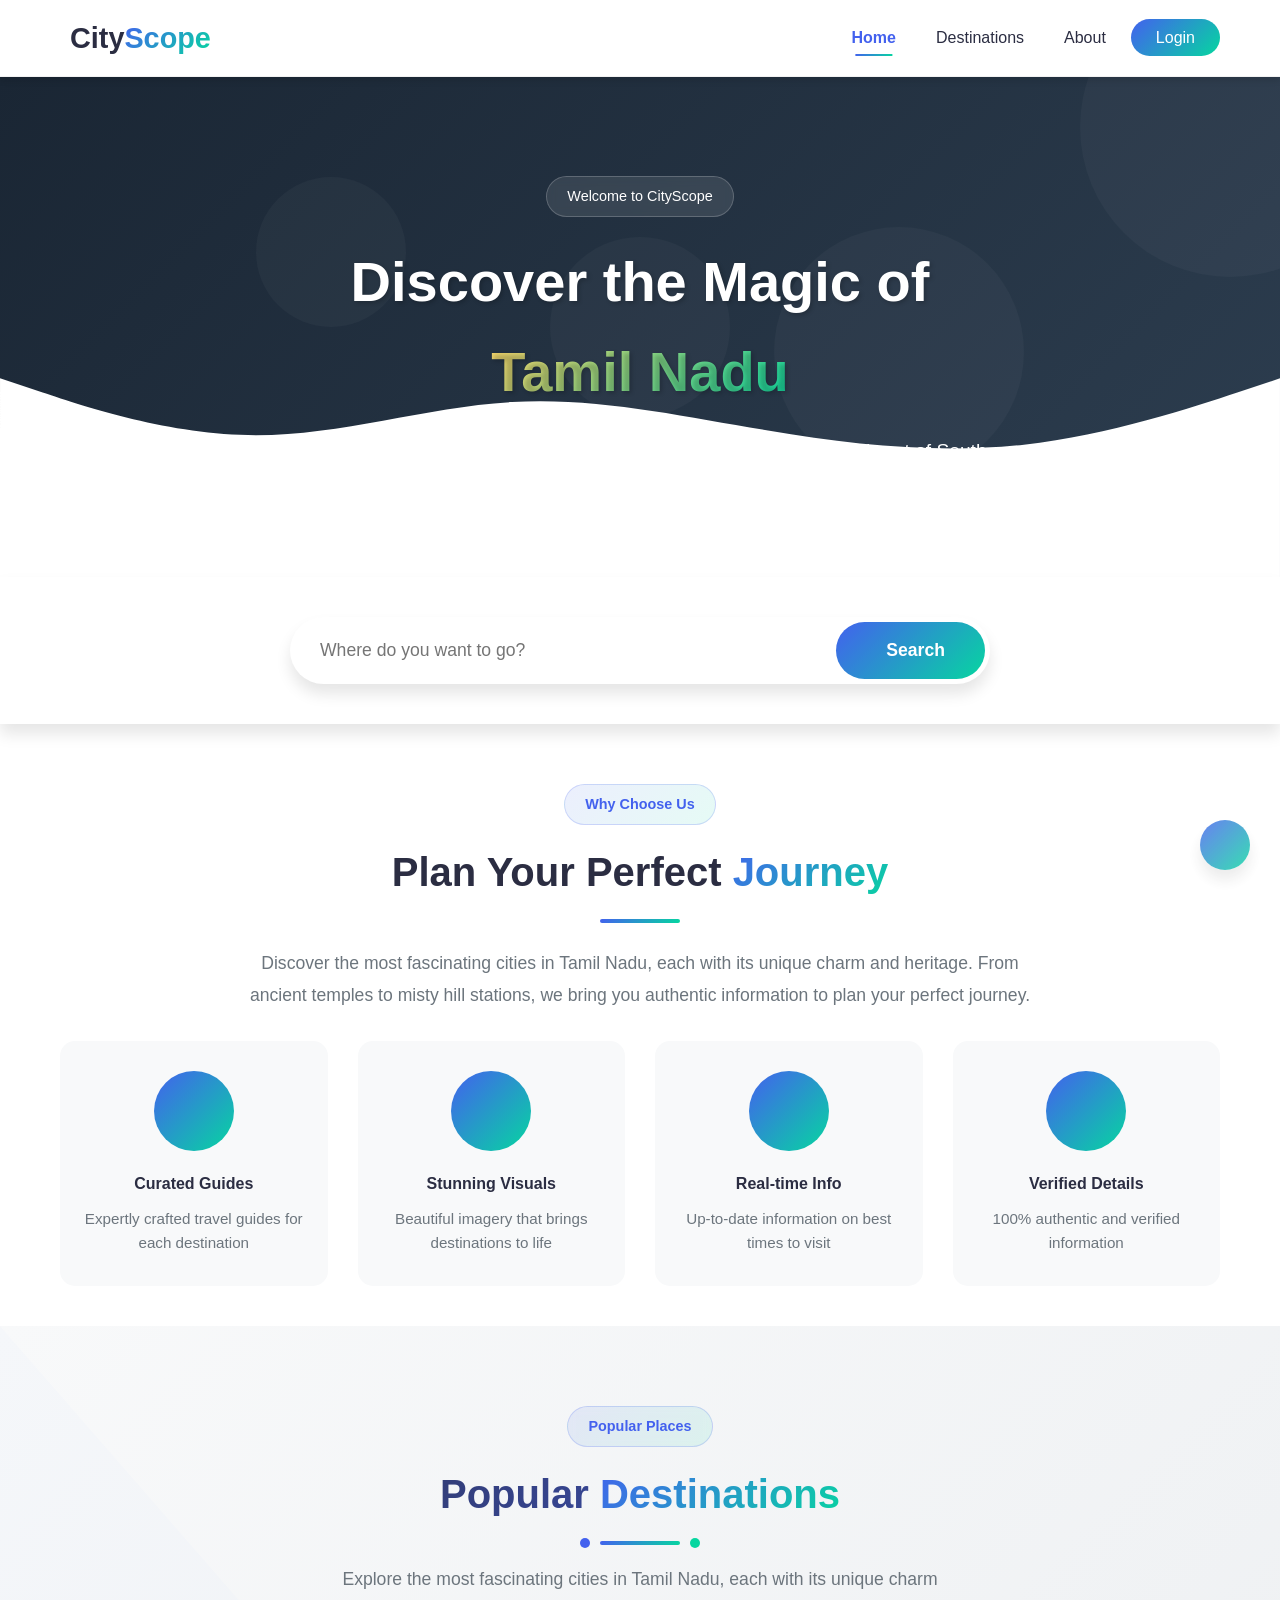
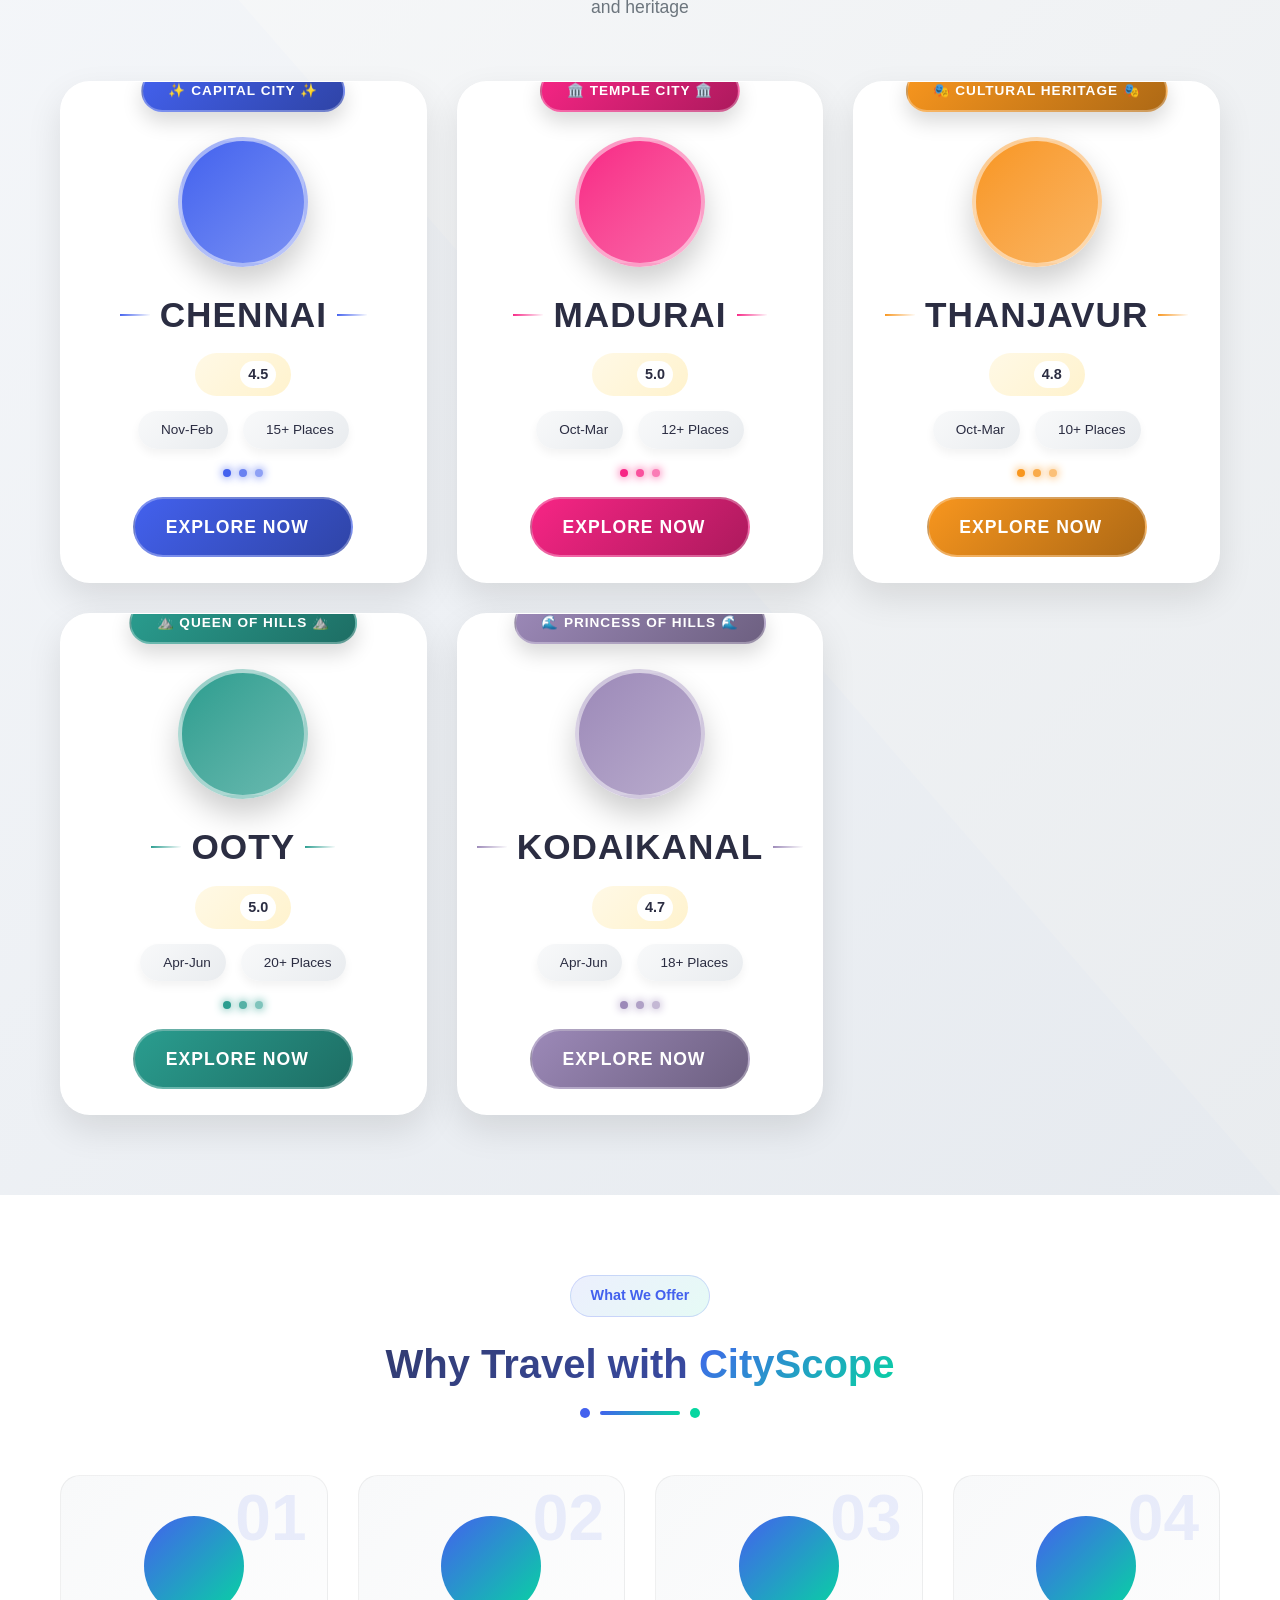
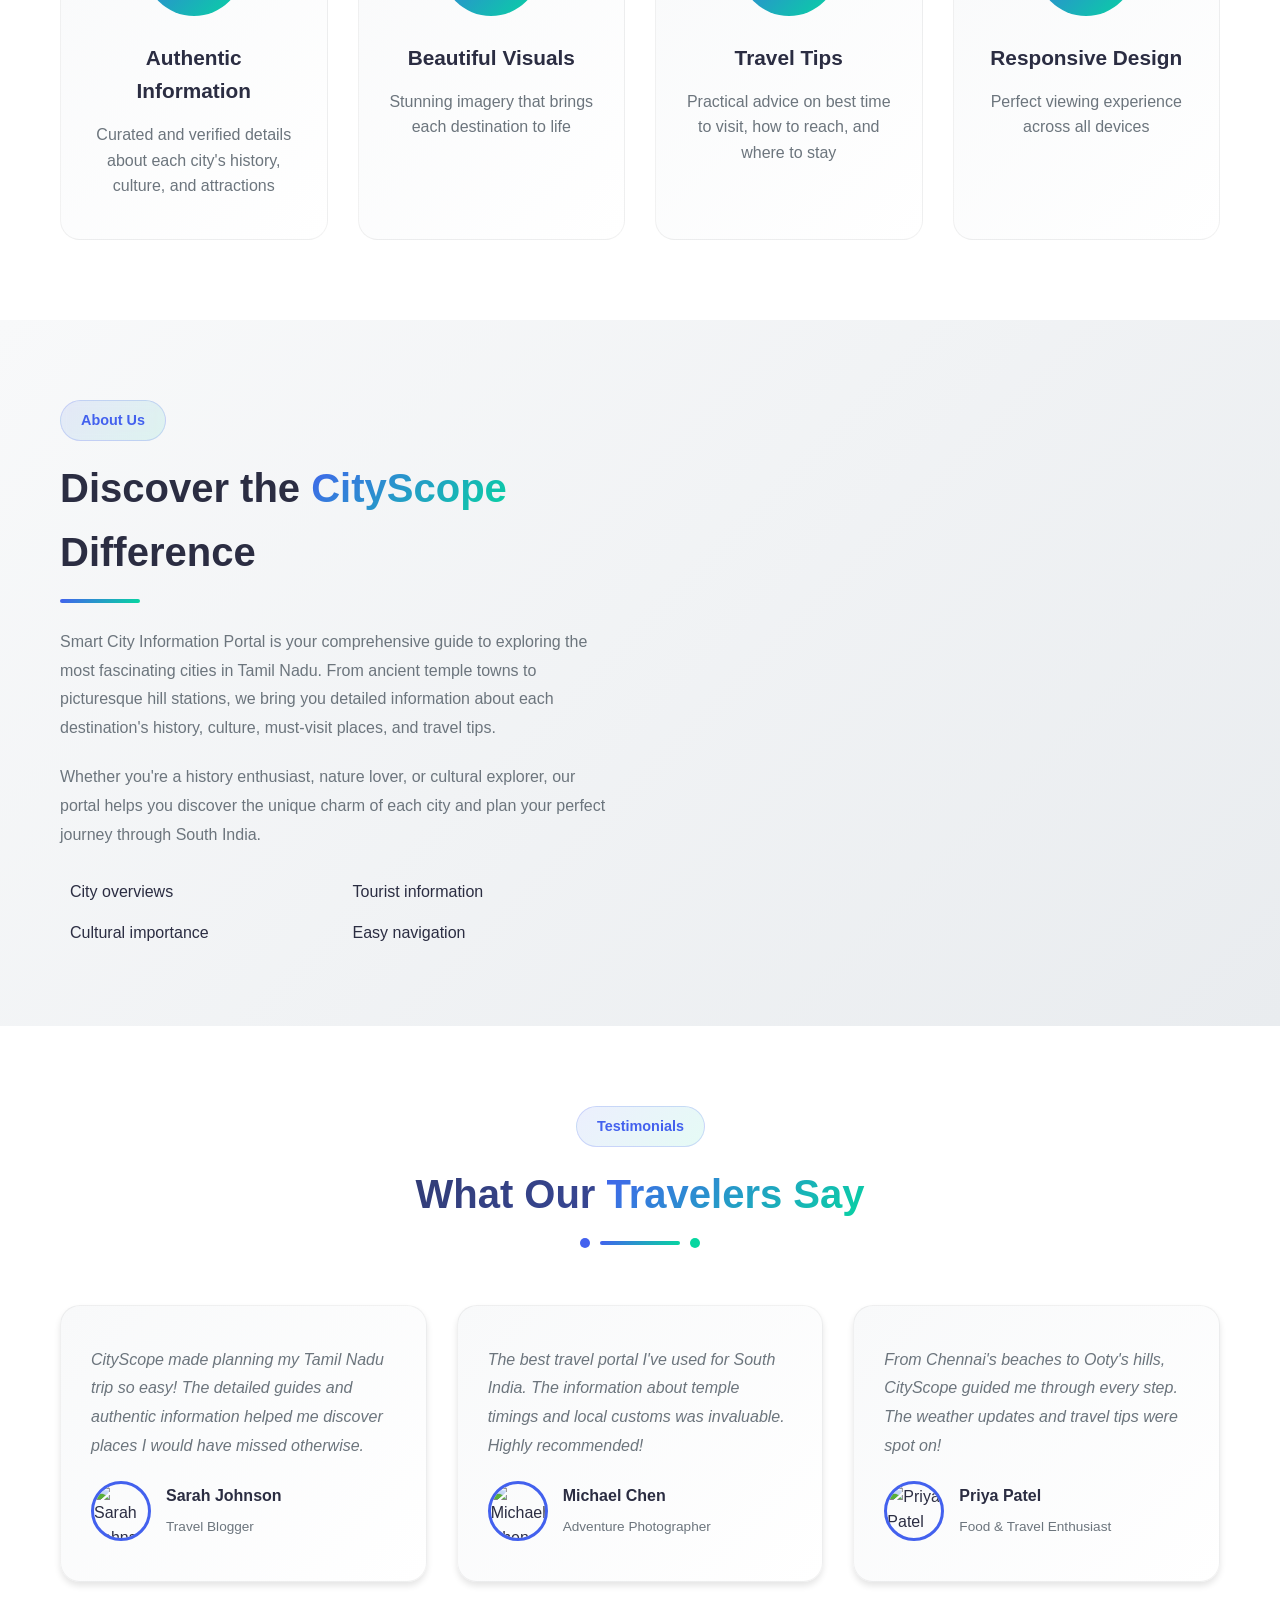
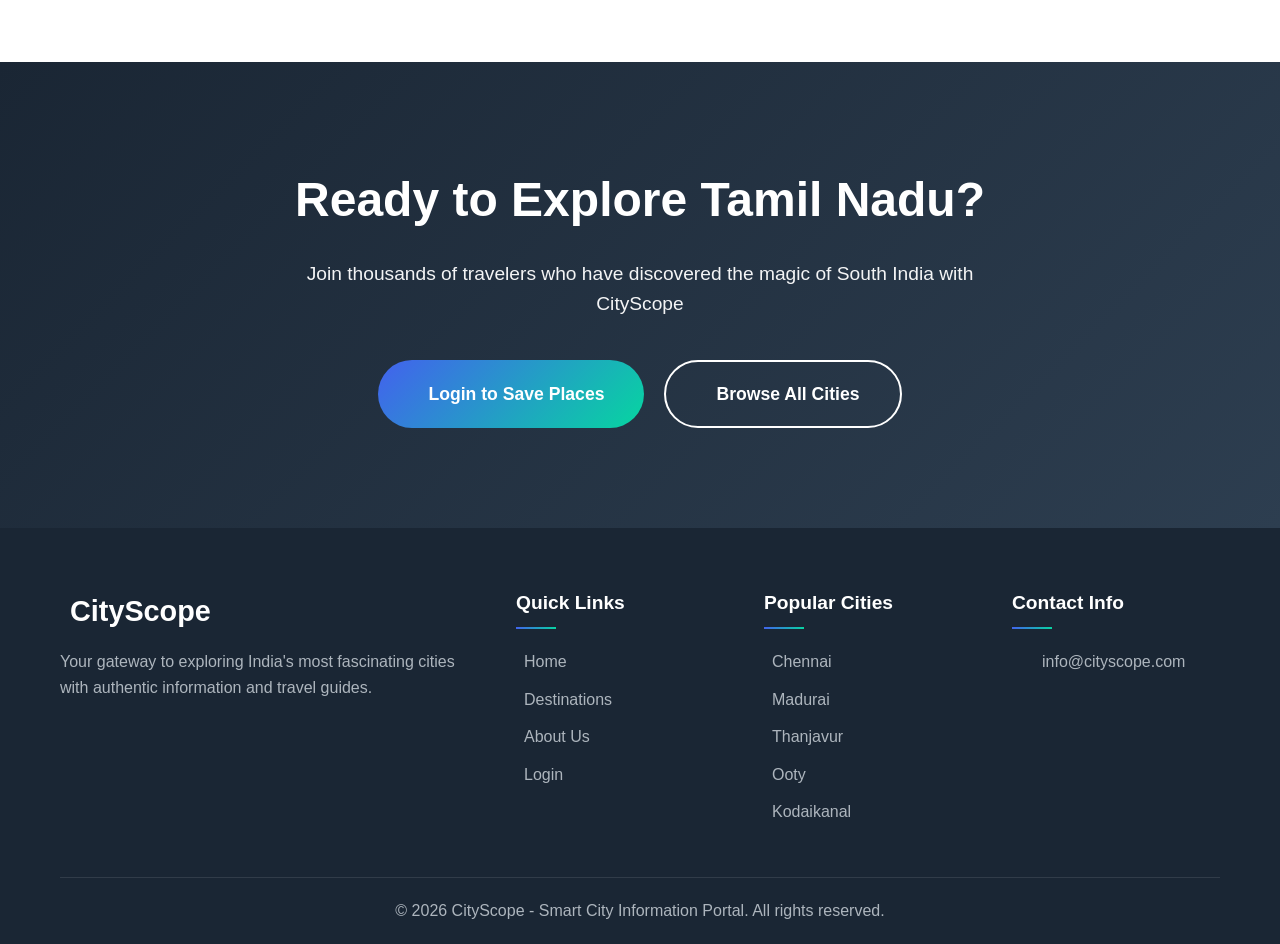
==== index.html @ 2e4eddb6 "Initial commit" ====
<!DOCTYPE html>
<html lang="en">
<head>
    <meta charset="UTF-8">
    <meta name="viewport" content="width=device-width, initial-scale=1.0">
    <title>CityScope - Explore Tamil Nadu</title>
    <link rel="stylesheet" href="index-style.css">
    <!-- Font Awesome for icons -->
    <style>
        /* ===== RESET AND BASE STYLES ===== */
* {
    margin: 0;
    padding: 0;
    box-sizing: border-box;
}

:root {
    /* Modern color palette */
    --primary-color: #4361ee;
    --primary-dark: #3a56d4;
    --secondary-color: #06d6a0;
    --accent-color: #ffd166;
    --dark-color: #2b2d42;
    --light-color: #f8f9fa;
    --gray-color: #6c757d;
    
    /* Card colors */
    --chennai-color: #4361ee;
    --madurai-color: #f72585;
    --thanjavur-color: #f8961e;
    --ooty-color: #2a9d8f;
    --kodaikanal-color: #9c89b8;
    
    /* Shadows */
    --shadow-sm: 0 2px 4px rgba(0, 0, 0, 0.1);
    --shadow-md: 0 4px 6px rgba(0, 0, 0, 0.1);
    --shadow-lg: 0 10px 15px rgba(0, 0, 0, 0.1);
    --shadow-hover: 0 20px 25px -5px rgba(0, 0, 0, 0.1), 0 10px 10px -5px rgba(0, 0, 0, 0.04);
    
    /* Transitions */
    --transition: all 0.3s ease;
}

html {
    scroll-behavior: smooth;
}

body {
    font-family: 'Segoe UI', Tahoma, Geneva, Verdana, sans-serif;
    line-height: 1.6;
    color: var(--dark-color);
    background: linear-gradient(135deg, #f5f7fa 0%, #e9ecef 100%);
    overflow-x: hidden;
}

a {
    text-decoration: none;
    color: inherit;
}

ul {
    list-style: none;
}

.container {
    max-width: 1200px;
    margin: 0 auto;
    padding: 0 20px;
}

.highlight {
    background: linear-gradient(135deg, var(--primary-color), var(--secondary-color));
    background-clip: text;
    -webkit-text-fill-color: transparent;
    position: relative;
    display: inline-block;
}

/* ===== NAVIGATION ===== */
.main-nav {
    background: rgba(255, 255, 255, 0.95);
    backdrop-filter: blur(10px);
    box-shadow: var(--shadow-md);
    position: sticky;
    top: 0;
    z-index: 1000;
    border-bottom: 1px solid rgba(0, 0, 0, 0.05);
}

.nav-container {
    max-width: 1200px;
    margin: 0 auto;
    display: flex;
    justify-content: space-between;
    align-items: center;
    padding: 15px 20px;
}

.logo {
    display: flex;
    align-items: center;
    gap: 10px;
    font-size: 1.8rem;
    font-weight: bold;
}

.logo i {
    color: var(--primary-color);
    animation: spin 20s linear infinite;
}

@keyframes spin {
    from { transform: rotate(0deg); }
    to { transform: rotate(360deg); }
}

.logo-text {
    color: var(--dark-color);
}

.logo-highlight {
    background: linear-gradient(135deg, var(--primary-color), var(--secondary-color));
    background-clip: text;
    -webkit-text-fill-color: transparent;
}

/* Desktop Navigation */
.nav-links {
    display: flex;
    list-style: none;
    gap: 10px;
    align-items: center;
}

.nav-link {
    text-decoration: none;
    color: var(--dark-color);
    font-weight: 500;
    padding: 10px 15px;
    border-radius: 30px;
    transition: var(--transition);
    position: relative;
}

.nav-link::after {
    content: '';
    position: absolute;
    bottom: 0;
    left: 50%;
    transform: translateX(-50%);
    width: 0;
    height: 2px;
    background: linear-gradient(135deg, var(--primary-color), var(--secondary-color));
    transition: var(--transition);
}

.nav-link:hover::after,
.nav-link.active::after {
    width: 50%;
}

.nav-link:hover {
    color: var(--primary-color);
}

.nav-link.active {
    color: var(--primary-color);
    font-weight: 600;
}

.login-btn {
    background: linear-gradient(135deg, var(--primary-color), var(--secondary-color));
    color: white !important;
    padding: 10px 25px !important;
}

.login-btn::after {
    display: none;
}

.login-btn:hover {
    transform: translateY(-2px);
    box-shadow: var(--shadow-md);
}

/* Mobile Menu - CSS Only */
.mobile-menu {
    display: none;
    position: relative;
}

.menu-toggle {
    display: none;
}

.mobile-menu-btn {
    font-size: 1.5rem;
    cursor: pointer;
    color: var(--primary-color);
    display: inline-block;
}

.mobile-menu-dropdown {
    position: absolute;
    top: 100%;
    right: 0;
    background: white;
    min-width: 200px;
    border-radius: 10px;
    box-shadow: var(--shadow-lg);
    padding: 10px 0;
    display: none;
    z-index: 1000;
}

.menu-toggle:checked ~ .mobile-menu-dropdown {
    display: block;
}

.mobile-link {
    display: block;
    padding: 12px 20px;
    color: var(--dark-color);
    transition: var(--transition);
}

.mobile-link:hover {
    background: linear-gradient(135deg, rgba(67, 97, 238, 0.1), rgba(6, 214, 160, 0.1));
    color: var(--primary-color);
}

.mobile-link.active {
    color: var(--primary-color);
    font-weight: 600;
}

.login-mobile {
    background: linear-gradient(135deg, var(--primary-color), var(--secondary-color));
    color: white !important;
    margin: 10px;
    border-radius: 30px;
    text-align: center;
}

/* ===== HERO SECTION ===== */
.hero-section {
    position: relative;
    min-height: 500px;
    background: linear-gradient(135deg, #1a2634, #2d3e50);
    overflow: hidden;
    display: flex;
    align-items: center;
    justify-content: center;
    padding: 60px 0 40px;
}

.hero-content {
    text-align: center;
    color: white;
    z-index: 10;
    padding: 0 20px;
    max-width: 900px;
}

.hero-badge {
    display: inline-block;
    padding: 8px 20px;
    background: rgba(255, 255, 255, 0.1);
    border-radius: 30px;
    font-size: 0.9rem;
    margin-bottom: 20px;
    backdrop-filter: blur(5px);
    border: 1px solid rgba(255, 255, 255, 0.2);
}

.hero-title {
    font-size: 3.5rem;
    font-weight: 700;
    margin-bottom: 20px;
    text-shadow: 2px 2px 4px rgba(0, 0, 0, 0.2);
    animation: fadeInUp 1s ease;
}

.hero-highlight {
    background: linear-gradient(135deg, var(--accent-color), var(--secondary-color));
    background-clip: text;
    -webkit-text-fill-color: transparent;
    display: inline-block;
}

.hero-subtitle {
    font-size: 1.2rem;
    opacity: 0.95;
    max-width: 700px;
    margin-left: auto;
    margin-right: auto;
    animation: fadeInUp 1s ease 0.2s both;
}

/* Animated Shapes */
.hero-shapes {
    position: absolute;
    top: 0;
    left: 0;
    width: 100%;
    height: 100%;
    overflow: hidden;
}

.shape {
    position: absolute;
    background: rgba(255, 255, 255, 0.03);
    border-radius: 50%;
    animation: float 8s ease-in-out infinite;
}

.shape1 {
    width: 300px;
    height: 300px;
    top: -100px;
    right: -100px;
    animation-delay: 0s;
}

.shape2 {
    width: 200px;
    height: 200px;
    bottom: -50px;
    left: -50px;
    animation-delay: 1s;
}

.shape3 {
    width: 150px;
    height: 150px;
    top: 20%;
    left: 20%;
    animation-delay: 2s;
}

.shape4 {
    width: 250px;
    height: 250px;
    bottom: 20%;
    right: 20%;
    animation-delay: 3s;
}

.shape5 {
    width: 180px;
    height: 180px;
    top: 50%;
    left: 50%;
    transform: translate(-50%, -50%);
    animation-delay: 1.5s;
}

@keyframes float {
    0%, 100% {
        transform: translate(0, 0) scale(1);
    }
    25% {
        transform: translate(20px, -20px) scale(1.1);
    }
    50% {
        transform: translate(-20px, 20px) scale(0.9);
    }
    75% {
        transform: translate(20px, 20px) scale(1.05);
    }
}

.hero-wave {
    position: absolute;
    bottom: 0;
    left: 0;
    width: 100%;
    line-height: 0;
}

.hero-wave svg {
    display: block;
}

/* ===== SEARCH BAR SECTION ===== */
.search-section {
    background: white;
    padding: 40px 0;
    box-shadow: var(--shadow-lg);
    position: relative;
    z-index: 20;
}

.search-container {
    max-width: 700px;
    margin: 0 auto;
    display: flex;
    gap: 10px;
    background: white;
    border-radius: 60px;
    box-shadow: var(--shadow-lg);
    padding: 5px;
}

.search-input {
    flex: 1;
    padding: 18px 25px;
    border: none;
    border-radius: 60px;
    font-size: 1.1rem;
    outline: none;
    transition: var(--transition);
}

.search-input:focus {
    box-shadow: 0 0 0 3px rgba(67, 97, 238, 0.2);
}

.search-btn {
    padding: 18px 40px;
    background: linear-gradient(135deg, var(--primary-color), var(--secondary-color));
    border: none;
    border-radius: 60px;
    color: white;
    font-weight: 600;
    cursor: pointer;
    transition: var(--transition);
    display: flex;
    align-items: center;
    gap: 10px;
    font-size: 1.1rem;
}

.search-btn:hover {
    transform: translateY(-2px);
    box-shadow: var(--shadow-lg);
}

/* ===== WELCOME SECTION ===== */
.welcome-section {
    padding: 60px 0 40px;
    background: white;
}

.welcome-content {
    text-align: center;
    max-width: 800px;
    margin: 0 auto 30px;
}

.section-badge {
    display: inline-block;
    padding: 8px 20px;
    background: linear-gradient(135deg, rgba(67, 97, 238, 0.1), rgba(6, 214, 160, 0.1));
    color: var(--primary-color);
    border-radius: 30px;
    font-size: 0.9rem;
    font-weight: 600;
    margin-bottom: 15px;
    backdrop-filter: blur(5px);
    border: 1px solid rgba(67, 97, 238, 0.2);
}

.welcome-title {
    font-size: 2.5rem;
    margin-bottom: 15px;
}

.title-underline {
    width: 80px;
    height: 4px;
    background: linear-gradient(135deg, var(--primary-color), var(--secondary-color));
    margin: 0 auto 25px;
    border-radius: 2px;
}

.title-underline.left {
    margin: 0 0 25px 0;
}

.welcome-text {
    font-size: 1.1rem;
    color: var(--gray-color);
    margin-bottom: 30px;
    line-height: 1.8;
}

.welcome-features {
    display: grid;
    grid-template-columns: repeat(4, 1fr);
    gap: 30px;
    margin-top: 30px;
}

.welcome-feature {
    text-align: center;
    padding: 30px 20px;
    border-radius: 15px;
    transition: var(--transition);
    background: #f8f9fa;
}

.welcome-feature:hover {
    transform: translateY(-10px);
    box-shadow: var(--shadow-lg);
}

.welcome-feature-icon {
    width: 80px;
    height: 80px;
    background: linear-gradient(135deg, var(--primary-color), var(--secondary-color));
    border-radius: 50%;
    display: flex;
    align-items: center;
    justify-content: center;
    margin: 0 auto 20px;
}

.welcome-feature-icon i {
    font-size: 2rem;
    color: white;
}

.welcome-feature h4 {
    margin-bottom: 10px;
    color: var(--dark-color);
}

.welcome-feature p {
    color: var(--gray-color);
    font-size: 0.95rem;
}

/* ===== ENHANCED DESTINATIONS SECTION ===== */
.destinations-section {
    padding: 80px 0;
    background: linear-gradient(135deg, #f8f9fa, #e9ecef);
    position: relative;
    overflow: hidden;
}

.destinations-section::before {
    content: '';
    position: absolute;
    top: 0;
    left: 0;
    right: 0;
    height: 100%;
    background: url('data:image/svg+xml,<svg xmlns="http://www.w3.org/2000/svg" viewBox="0 0 100 100" preserveAspectRatio="none"><path d="M0,0 L100,100 L0,100 Z" fill="rgba(67,97,238,0.03)"/></svg>');
    opacity: 0.5;
    pointer-events: none;
}

.section-header {
    text-align: center;
    margin-bottom: 60px;
    position: relative;
}

.section-title {
    font-size: 2.5rem;
    margin-bottom: 15px;
    background: linear-gradient(135deg, var(--dark-color), var(--primary-color));
    background-clip: text;
    -webkit-text-fill-color: transparent;
}

.section-divider {
    width: 80px;
    height: 4px;
    background: linear-gradient(135deg, var(--primary-color), var(--secondary-color));
    margin: 0 auto 20px;
    border-radius: 2px;
    position: relative;
}

.section-divider::before,
.section-divider::after {
    content: '';
    position: absolute;
    width: 10px;
    height: 10px;
    background: var(--primary-color);
    border-radius: 50%;
    top: 50%;
    transform: translateY(-50%);
}

.section-divider::before {
    left: -20px;
    background: var(--primary-color);
}

.section-divider::after {
    right: -20px;
    background: var(--secondary-color);
}

.section-subtitle {
    color: var(--gray-color);
    max-width: 600px;
    margin: 0 auto;
    font-size: 1.1rem;
}

.destinations-grid {
    display: grid;
    grid-template-columns: repeat(auto-fit, minmax(280px, 1fr));
    gap: 30px;
    max-width: 1200px;
    margin: 0 auto;
    position: relative;
    z-index: 2;
}

/* Enhanced Destination Card */
.destination-card {
    background: white;
    border-radius: 30px;
    padding: 30px 20px 25px;
    text-align: center;
    box-shadow: 0 15px 35px rgba(0, 0, 0, 0.1);
    transition: all 0.4s cubic-bezier(0.175, 0.885, 0.32, 1.275);
    position: relative;
    overflow: hidden;
    border: 1px solid rgba(255, 255, 255, 0.2);
    backdrop-filter: blur(10px);
    z-index: 1;
}

.destination-card::before {
    content: '';
    position: absolute;
    top: 0;
    left: 0;
    right: 0;
    height: 100%;
    background: linear-gradient(135deg, 
        rgba(255,255,255,0.1) 0%, 
        rgba(255,255,255,0.3) 50%, 
        rgba(255,255,255,0.1) 100%);
    transform: translateX(-100%);
    transition: transform 0.6s ease;
    pointer-events: none;
    z-index: 2;
}

.destination-card:hover::before {
    transform: translateX(100%);
}

.destination-card::after {
    content: '';
    position: absolute;
    top: 0;
    left: 0;
    right: 0;
    height: 100%;
    background: radial-gradient(circle at top right, rgba(255,255,255,0.8), transparent 70%);
    opacity: 0;
    transition: opacity 0.3s ease;
    pointer-events: none;
    z-index: 1;
}

.destination-card:hover::after {
    opacity: 1;
}

.destination-card:hover {
    transform: translateY(-15px) scale(1.02);
    box-shadow: 0 30px 45px rgba(0, 0, 0, 0.15);
}

/* Card Badge - Enhanced */
.card-badge {
    position: absolute;
    top: -12px;
    left: 50%;
    transform: translateX(-50%);
    background: linear-gradient(135deg, var(--card-color), color-mix(in srgb, var(--card-color) 70%, black));
    color: white;
    padding: 8px 25px;
    border-radius: 50px;
    font-size: 0.85rem;
    font-weight: 700;
    letter-spacing: 1px;
    box-shadow: 0 10px 20px rgba(0, 0, 0, 0.15);
    z-index: 10;
    white-space: nowrap;
    border: 2px solid rgba(255, 255, 255, 0.3);
    text-transform: uppercase;
    animation: badgePulse 2s infinite;
}

@keyframes badgePulse {
    0%, 100% {
        transform: translateX(-50%) scale(1);
    }
    50% {
        transform: translateX(-50%) scale(1.05);
    }
}

/* Card Icon Wrapper - Enhanced */
.card-icon-wrapper {
    width: 130px;
    height: 130px;
    background: linear-gradient(135deg, var(--card-color), color-mix(in srgb, var(--card-color) 70%, white));
    border-radius: 50%;
    display: flex;
    align-items: center;
    justify-content: center;
    margin: 25px auto 20px;
    transition: all 0.5s cubic-bezier(0.68, -0.55, 0.265, 1.55);
    box-shadow: 0 15px 30px rgba(0, 0, 0, 0.2);
    position: relative;
    border: 4px solid rgba(255, 255, 255, 0.5);
}

.card-icon-wrapper::before {
    content: '';
    position: absolute;
    top: -10px;
    left: -10px;
    right: -10px;
    bottom: -10px;
    background: radial-gradient(circle, rgba(255,255,255,0.5) 0%, transparent 70%);
    border-radius: 50%;
    opacity: 0;
    transition: opacity 0.3s ease;
    z-index: -1;
}

.destination-card:hover .card-icon-wrapper::before {
    opacity: 1;
}

.destination-card:hover .card-icon-wrapper {
    transform: scale(1.1) rotate(15deg);
    box-shadow: 0 20px 40px rgba(0, 0, 0, 0.3);
}

.card-icon {
    font-size: 4rem;
    color: white;
    filter: drop-shadow(2px 4px 6px rgba(0, 0, 0, 0.2));
}

/* Card Title - Enhanced */
.card-title {
    font-size: 2.2rem;
    margin-bottom: 10px;
    color: var(--dark-color);
    font-weight: 800;
    text-transform: uppercase;
    letter-spacing: 1px;
    position: relative;
    display: inline-block;
}

.card-title::before,
.card-title::after {
    content: '';
    position: absolute;
    width: 30px;
    height: 2px;
    background: linear-gradient(135deg, var(--card-color), transparent);
    top: 50%;
    transform: translateY(-50%);
}

.card-title::before {
    left: -40px;
}

.card-title::after {
    right: -40px;
}

/* Card Rating - Enhanced */
.card-rating {
    margin-bottom: 15px;
    display: flex;
    align-items: center;
    justify-content: center;
    gap: 5px;
    background: linear-gradient(135deg, rgba(255,193,7,0.1), rgba(255,193,7,0.2));
    padding: 8px 15px;
    border-radius: 50px;
    width: fit-content;
    margin-left: auto;
    margin-right: auto;
}

.card-rating i {
    color: #ffc107;
    font-size: 1rem;
    filter: drop-shadow(0 2px 2px rgba(0,0,0,0.1));
}

.card-rating span {
    color: var(--dark-color);
    margin-left: 5px;
    font-size: 0.9rem;
    font-weight: 600;
    background: white;
    padding: 2px 8px;
    border-radius: 20px;
}

/* Card Features - Enhanced */
.card-features {
    display: flex;
    justify-content: center;
    gap: 15px;
    margin-bottom: 20px;
    flex-wrap: wrap;
}

.card-features span {
    background: linear-gradient(135deg, #f8f9fa, #e9ecef);
    padding: 8px 15px;
    border-radius: 50px;
    font-size: 0.85rem;
    color: var(--dark-color);
    display: flex;
    align-items: center;
    gap: 8px;
    box-shadow: 0 5px 10px rgba(0, 0, 0, 0.05);
    transition: all 0.3s ease;
}

.card-features span:hover {
    transform: translateY(-3px);
    box-shadow: 0 8px 15px rgba(0, 0, 0, 0.1);
    background: var(--card-color);
    color: white;
}

.card-features span:hover i {
    color: white;
}

.card-features i {
    color: var(--card-color);
    font-size: 0.9rem;
    transition: color 0.3s ease;
}

/* Card Dots - Enhanced */
.card-dots {
    display: flex;
    justify-content: center;
    gap: 8px;
    margin-bottom: 20px;
}

.dot {
    width: 8px;
    height: 8px;
    background: var(--card-color);
    border-radius: 50%;
    animation: enhancedPulse 1.5s ease infinite;
    box-shadow: 0 0 10px var(--card-color);
}

.dot:nth-child(2) {
    animation-delay: 0.3s;
    background: color-mix(in srgb, var(--card-color) 80%, white);
}

.dot:nth-child(3) {
    animation-delay: 0.6s;
    background: color-mix(in srgb, var(--card-color) 60%, white);
}

@keyframes enhancedPulse {
    0%, 100% {
        transform: scale(1);
        opacity: 0.5;
        box-shadow: 0 0 5px var(--card-color);
    }
    50% {
        transform: scale(1.5);
        opacity: 1;
        box-shadow: 0 0 20px var(--card-color);
    }
}

/* Card Button - Enhanced with Reduced Ripple Effect */
.card-btn {
    display: inline-flex;
    align-items: center;
    justify-content: center;
    gap: 12px;
    padding: 14px 30px;
    background: linear-gradient(135deg, var(--card-color), color-mix(in srgb, var(--card-color) 70%, black));
    color: white;
    border-radius: 50px;
    font-weight: 700;
    font-size: 1.1rem;
    transition: all 0.3s ease;
    width: 100%;
    max-width: 220px;
    margin: 0 auto;
    position: relative;
    overflow: hidden;
    border: 2px solid rgba(255, 255, 255, 0.3);
    text-transform: uppercase;
    letter-spacing: 1px;
}

.card-btn::before {
    content: '';
    position: absolute;
    top: 50%;
    left: 50%;
    width: 0;
    height: 0;
    border-radius: 50%;
    background: rgba(255, 255, 255, 0.2);
    transform: translate(-50%, -50%);
    transition: width 0.4s ease, height 0.4s ease;
}

.card-btn:hover::before {
    width: 150px;
    height: 150px;
}

.card-btn:hover {
    transform: translateX(5px) scale(1.05);
    box-shadow: 0 15px 30px rgba(0, 0, 0, 0.3);
    letter-spacing: 2px;
}

.card-btn i {
    transition: transform 0.3s ease;
}

.card-btn:hover i {
    transform: translateX(5px) rotate(15deg);
}

/* Floating Animation for Cards */
.destination-card:nth-child(1) { animation: floatCard 4s ease-in-out infinite; }
.destination-card:nth-child(2) { animation: floatCard 4s ease-in-out 0.5s infinite; }
.destination-card:nth-child(3) { animation: floatCard 4s ease-in-out 1s infinite; }
.destination-card:nth-child(4) { animation: floatCard 4s ease-in-out 1.5s infinite; }
.destination-card:nth-child(5) { animation: floatCard 4s ease-in-out 2s infinite; }

@keyframes floatCard {
    0%, 100% {
        transform: translateY(0);
    }
    50% {
        transform: translateY(-10px);
    }
}

/* Glowing Effect on Hover */
.destination-card:hover {
    box-shadow: 0 30px 45px rgba(0, 0, 0, 0.15),
                0 0 0 2px rgba(255,255,255,0.5),
                0 0 0 4px var(--card-color);
}

/* Responsive Adjustments for Cards */
@media (max-width: 768px) {
    .card-title::before,
    .card-title::after {
        display: none;
    }
    
    .card-badge {
        font-size: 0.75rem;
        padding: 6px 15px;
    }
    
    .card-icon-wrapper {
        width: 100px;
        height: 100px;
    }
    
    .card-icon {
        font-size: 3rem;
    }
    
    .card-title {
        font-size: 1.8rem;
    }
}

/* ===== FEATURES SECTION ===== */
.features-section {
    padding: 80px 0;
    background: white;
}

.features-grid {
    display: grid;
    grid-template-columns: repeat(4, 1fr);
    gap: 30px;
}

.feature-card {
    text-align: center;
    padding: 40px 30px;
    border-radius: 20px;
    transition: var(--transition);
    background: linear-gradient(135deg, #f8f9fa, #ffffff);
    position: relative;
    overflow: hidden;
    border: 1px solid rgba(0, 0, 0, 0.05);
}

.feature-card:hover {
    transform: translateY(-10px);
    box-shadow: var(--shadow-lg);
}

.feature-number {
    position: absolute;
    top: 10px;
    right: 20px;
    font-size: 4rem;
    font-weight: 700;
    color: rgba(67, 97, 238, 0.1);
    line-height: 1;
}

.feature-icon-wrapper {
    width: 100px;
    height: 100px;
    background: linear-gradient(135deg, var(--primary-color), var(--secondary-color));
    border-radius: 50%;
    display: flex;
    align-items: center;
    justify-content: center;
    margin: 0 auto 25px;
    position: relative;
    z-index: 1;
}

.feature-icon {
    font-size: 2.5rem;
    color: white;
}

.feature-title {
    font-size: 1.3rem;
    margin-bottom: 15px;
    position: relative;
    z-index: 1;
}

.feature-text {
    color: var(--gray-color);
    line-height: 1.6;
    position: relative;
    z-index: 1;
}

/* ===== ABOUT SECTION ===== */
.about-section {
    padding: 80px 0;
    background: linear-gradient(135deg, #f8f9fa, #e9ecef);
}

.about-content {
    display: grid;
    grid-template-columns: 1fr 1fr;
    gap: 60px;
    align-items: center;
}

.about-title {
    font-size: 2.5rem;
    margin-bottom: 15px;
}

.about-description {
    color: var(--gray-color);
    margin: 20px 0;
    line-height: 1.8;
}

.about-features {
    display: grid;
    grid-template-columns: repeat(2, 1fr);
    gap: 15px;
    margin-top: 30px;
}

.about-feature {
    display: flex;
    align-items: center;
    gap: 10px;
}

.about-feature i {
    color: var(--secondary-color);
    font-size: 1.2rem;
}

.about-image {
    border-radius: 15px;
    overflow: hidden;
    box-shadow: var(--shadow-lg);
}

.about-image img {
    width: 100%;
    height: 100%;
    object-fit: cover;
    transition: var(--transition);
}

.about-image:hover img {
    transform: scale(1.05);
}

/* ===== TESTIMONIALS SECTION ===== */
.testimonials-section {
    padding: 80px 0;
    background: white;
}

.testimonials-grid {
    display: grid;
    grid-template-columns: repeat(3, 1fr);
    gap: 30px;
}

.testimonial-card {
    background: linear-gradient(135deg, #f8f9fa, #ffffff);
    padding: 40px 30px;
    border-radius: 20px;
    box-shadow: var(--shadow-md);
    transition: var(--transition);
    position: relative;
    border: 1px solid rgba(0, 0, 0, 0.05);
}

.testimonial-card:hover {
    transform: translateY(-10px);
    box-shadow: var(--shadow-hover);
}

.testimonial-quote {
    position: absolute;
    top: 20px;
    right: 20px;
    font-size: 4rem;
    color: rgba(67, 97, 238, 0.1);
}

.testimonial-text {
    font-size: 1rem;
    line-height: 1.8;
    color: var(--gray-color);
    margin-bottom: 20px;
    font-style: italic;
}

.testimonial-author {
    display: flex;
    align-items: center;
    gap: 15px;
}

.testimonial-author img {
    width: 60px;
    height: 60px;
    border-radius: 50%;
    object-fit: cover;
    border: 3px solid var(--primary-color);
}

.testimonial-author h4 {
    margin-bottom: 5px;
    color: var(--dark-color);
}

.testimonial-author span {
    font-size: 0.85rem;
    color: var(--gray-color);
}

/* ===== CTA SECTION ===== */
.cta-section {
    padding: 100px 0;
    background: linear-gradient(135deg, #1a2634, #2d3e50);
    color: white;
    position: relative;
    overflow: hidden;
}

.cta-section::before {
    content: '';
    position: absolute;
    top: 0;
    left: 0;
    right: 0;
    bottom: 0;
    background: url('data:image/svg+xml,<svg xmlns="http://www.w3.org/2000/svg" viewBox="0 0 100 100" preserveAspectRatio="none"><path d="M0,0 L100,100 L0,100 Z" fill="rgba(255,255,255,0.02)"/></svg>');
    opacity: 0.1;
}

.cta-content {
    text-align: center;
    max-width: 700px;
    margin: 0 auto;
    position: relative;
    z-index: 1;
}

.cta-title {
    font-size: 3rem;
    margin-bottom: 20px;
}

.cta-text {
    font-size: 1.2rem;
    margin-bottom: 40px;
    opacity: 0.95;
}

.cta-buttons {
    display: flex;
    gap: 20px;
    justify-content: center;
}

.cta-btn {
    padding: 18px 40px;
    border-radius: 50px;
    font-weight: 600;
    transition: var(--transition);
    display: inline-flex;
    align-items: center;
    gap: 10px;
    font-size: 1.1rem;
}

.cta-btn-primary {
    background: linear-gradient(135deg, var(--primary-color), var(--secondary-color));
    color: white;
}

.cta-btn-primary:hover {
    transform: translateY(-3px) scale(1.05);
    box-shadow: 0 20px 30px rgba(0, 0, 0, 0.3);
}

.cta-btn-secondary {
    background: transparent;
    color: white;
    border: 2px solid white;
}

.cta-btn-secondary:hover {
    background: white;
    color: var(--dark-color);
    transform: translateY(-3px) scale(1.05);
    box-shadow: 0 20px 30px rgba(0, 0, 0, 0.2);
}

/* ===== FOOTER ===== */
.footer {
    background: #1a2634;
    color: white;
    padding: 60px 0 20px;
}

.footer-content {
    display: grid;
    grid-template-columns: 2fr 1fr 1fr 1fr;
    gap: 40px;
    margin-bottom: 40px;
}

.footer-logo {
    display: flex;
    align-items: center;
    gap: 10px;
    font-size: 1.8rem;
    font-weight: bold;
    margin-bottom: 15px;
}

.footer-logo i {
    color: var(--secondary-color);
    animation: spin 20s linear infinite;
}

.footer-description {
    color: #adb5bd;
    margin-bottom: 20px;
    line-height: 1.6;
}

.footer-title {
    font-size: 1.2rem;
    margin-bottom: 20px;
    position: relative;
    padding-bottom: 10px;
}

.footer-title::after {
    content: '';
    position: absolute;
    bottom: 0;
    left: 0;
    width: 40px;
    height: 2px;
    background: linear-gradient(135deg, var(--primary-color), var(--secondary-color));
}

.footer-links li,
.contact-info li {
    margin-bottom: 12px;
}

.footer-links a {
    color: #adb5bd;
    transition: var(--transition);
    display: flex;
    align-items: center;
    gap: 8px;
}

.footer-links a i {
    font-size: 0.8rem;
    color: var(--secondary-color);
}

.footer-links a:hover {
    color: white;
    transform: translateX(5px);
}

.contact-info li {
    display: flex;
    align-items: center;
    gap: 10px;
    color: #adb5bd;
}

.contact-info i {
    color: var(--secondary-color);
    width: 20px;
}

.contact-info a {
    color: #adb5bd;
    transition: var(--transition);
}

.contact-info a:hover {
    color: white;
}

.footer-bottom {
    text-align: center;
    padding-top: 20px;
    border-top: 1px solid rgba(255, 255, 255, 0.1);
    color: #adb5bd;
}

/* ===== BACK TO TOP BUTTON ===== */
.back-to-top {
    position: fixed;
    bottom: 30px;
    right: 30px;
    width: 50px;
    height: 50px;
    background: linear-gradient(135deg, var(--primary-color), var(--secondary-color));
    border-radius: 50%;
    display: flex;
    align-items: center;
    justify-content: center;
    color: white;
    font-size: 1.2rem;
    box-shadow: var(--shadow-lg);
    transition: var(--transition);
    z-index: 999;
    opacity: 0.8;
}

.back-to-top:hover {
    transform: translateY(-5px) scale(1.1);
    box-shadow: 0 15px 30px rgba(0, 0, 0, 0.3);
    opacity: 1;
}

/* ===== ANIMATIONS ===== */
@keyframes fadeInUp {
    from {
        opacity: 0;
        transform: translateY(30px);
    }
    to {
        opacity: 1;
        transform: translateY(0);
    }
}

/* ===== RESPONSIVE DESIGN ===== */
@media (max-width: 1024px) {
    .features-grid,
    .welcome-features,
    .testimonials-grid {
        grid-template-columns: repeat(2, 1fr);
    }
    
    .footer-content {
        grid-template-columns: repeat(2, 1fr);
    }
}

@media (max-width: 768px) {
    .nav-links {
        display: none;
    }
    
    .mobile-menu {
        display: block;
    }
    
    .hero-title {
        font-size: 2.5rem;
    }
    
    .hero-subtitle {
        font-size: 1.1rem;
    }
    
    .search-container {
        flex-direction: column;
        background: transparent;
        box-shadow: none;
        padding: 0;
    }
    
    .search-input,
    .search-btn {
        width: 100%;
        border-radius: 60px;
    }
    
    .destinations-grid {
        grid-template-columns: 1fr;
    }
    
    .about-content {
        grid-template-columns: 1fr;
    }
    
    .about-image {
        order: -1;
    }
    
    .features-grid,
    .welcome-features,
    .testimonials-grid {
        grid-template-columns: 1fr;
    }
    
    .cta-buttons {
        flex-direction: column;
        align-items: center;
    }
    
    .cta-btn {
        width: 100%;
        justify-content: center;
    }
    
    .footer-content {
        grid-template-columns: 1fr;
    }
    
    .hero-section {
        min-height: 400px;
        padding: 40px 0;
    }
}

@media (max-width: 480px) {
    .hero-title {
        font-size: 2rem;
    }
    
    .section-title {
        font-size: 2rem;
    }
    
    .card-btn {
        max-width: 100%;
    }
    
    .back-to-top {
        bottom: 20px;
        right: 20px;
        width: 40px;
        height: 40px;
        font-size: 1rem;
    }
}
    </style>

</head>
<body>

    <!-- Navigation Bar -->
    <nav class="main-nav">
        <div class="nav-container">
            <div class="logo">
                <i class="fas fa-compass"></i>
                <span class="logo-text">City<span class="logo-highlight">Scope</span></span>
            </div>

            <!-- Desktop Navigation -->
            <ul class="nav-links">
                <li class="nav-item"><a href="index.html" class="nav-link active">Home</a></li>
                <li class="nav-item"><a href="#destinations" class="nav-link">Destinations</a></li>
                <li class="nav-item"><a href="#about" class="nav-link">About</a></li>
                <li class="nav-item"><a href="login.html" class="nav-link login-btn">Login</a></li>
            </ul>
            
            <!-- Mobile Menu (CSS Only) -->
            <div class="mobile-menu">
                <input type="checkbox" id="menu-toggle" class="menu-toggle">
                <label for="menu-toggle" class="mobile-menu-btn">
                    <i class="fas fa-bars"></i>
                </label>
                <div class="mobile-menu-dropdown">
                    <a href="index.html" class="mobile-link active">Home</a>
                    <a href="#destinations" class="mobile-link">Destinations</a>
                    <a href="#about" class="mobile-link">About</a>
                    <a href="login.html" class="mobile-link login-mobile">Login</a>
                </div>
            </div>
        </div>
    </nav>

    <!-- Hero Section with Animated Background -->
    <section class="hero-section">
        <div class="hero-content">
            <span class="hero-badge">Welcome to CityScope</span>
            <h1 class="hero-title">Discover the Magic of <span class="hero-highlight">Tamil Nadu</span></h1>
            <p class="hero-subtitle">Explore ancient temples, misty hill stations, and vibrant cities in the heart of South India</p>
        </div>
        
        <!-- Animated Shapes -->
        <div class="hero-shapes">
            <div class="shape shape1"></div>
            <div class="shape shape2"></div>
            <div class="shape shape3"></div>
            <div class="shape shape4"></div>
            <div class="shape shape5"></div>
        </div>
        
        <div class="hero-wave">
            <svg xmlns="http://www.w3.org/2000/svg" viewBox="0 0 1440 320">
                <path fill="#ffffff" fill-opacity="1" d="M0,96L48,112C96,128,192,160,288,160C384,160,480,128,576,122.7C672,117,768,139,864,154.7C960,171,1056,181,1152,170.7C1248,160,1344,128,1392,112L1440,96L1440,320L1392,320C1344,320,1248,320,1152,320C1056,320,960,320,864,320C768,320,672,320,576,320C480,320,384,320,288,320C192,320,96,320,48,320L0,320Z"></path>
            </svg>
        </div>
    </section>

    <!-- Search Bar Section - Positioned above the blue background -->
    <section class="search-section">
        <div class="container">
            <div class="search-container">
                <input type="text" class="search-input" placeholder="Where do you want to go?">
                <button class="search-btn"><i class="fas fa-search"></i> Search</button>
            </div>
        </div>
    </section>

    <!-- Welcome Section - Simplified -->
    <section class="welcome-section">
        <div class="container">
            <div class="welcome-content">
                <span class="section-badge">Why Choose Us</span>
                <h2 class="welcome-title">Plan Your Perfect <span class="highlight">Journey</span></h2>
                <div class="title-underline"></div>
                <p class="welcome-text">Discover the most fascinating cities in Tamil Nadu, each with its unique charm and heritage. From ancient temples to misty hill stations, we bring you authentic information to plan your perfect journey.</p>
            </div>

            <!-- Welcome Features Grid -->
            <div class="welcome-features">
                <div class="welcome-feature">
                    <div class="welcome-feature-icon">
                        <i class="fas fa-map-marked-alt"></i>
                    </div>
                    <h4>Curated Guides</h4>
                    <p>Expertly crafted travel guides for each destination</p>
                </div>
                <div class="welcome-feature">
                    <div class="welcome-feature-icon">
                        <i class="fas fa-camera-retro"></i>
                    </div>
                    <h4>Stunning Visuals</h4>
                    <p>Beautiful imagery that brings destinations to life</p>
                </div>
                <div class="welcome-feature">
                    <div class="welcome-feature-icon">
                        <i class="fas fa-clock"></i>
                    </div>
                    <h4>Real-time Info</h4>
                    <p>Up-to-date information on best times to visit</p>
                </div>
                <div class="welcome-feature">
                    <div class="welcome-feature-icon">
                        <i class="fas fa-shield-alt"></i>
                    </div>
                    <h4>Verified Details</h4>
                    <p>100% authentic and verified information</p>
                </div>
            </div>
        </div>
    </section>

    <!-- Featured Destinations Section - Enhanced -->
    <section class="destinations-section" id="destinations">
        <div class="container">
            <div class="section-header">
                <span class="section-badge">Popular Places</span>
                <h2 class="section-title">Popular <span class="highlight">Destinations</span></h2>
                <div class="section-divider"></div>
                <p class="section-subtitle">Explore the most fascinating cities in Tamil Nadu, each with its unique charm and heritage</p>
            </div>

            <div class="destinations-grid">
                <!-- Chennai Card -->
                <div class="destination-card" style="--card-color: #4361ee;">
                    <div class="card-badge">✨ Capital City ✨</div>
                    <div class="card-icon-wrapper">
                        <i class="fas fa-umbrella-beach card-icon"></i>
                    </div>
                    <h3 class="card-title">Chennai</h3>
                    <div class="card-rating">
                        <i class="fas fa-star"></i>
                        <i class="fas fa-star"></i>
                        <i class="fas fa-star"></i>
                        <i class="fas fa-star"></i>
                        <i class="fas fa-star-half-alt"></i>
                        <span>4.5</span>
                    </div>
                    <div class="card-features">
                        <span><i class="fas fa-calendar-alt"></i> Nov-Feb</span>
                        <span><i class="fas fa-map-marker-alt"></i> 15+ Places</span>
                    </div>
                    <div class="card-dots">
                        <span class="dot"></span>
                        <span class="dot"></span>
                        <span class="dot"></span>
                    </div>
                    <a href="chennai.html" class="card-btn">
                        <span>Explore Now</span>
                        <i class="fas fa-arrow-right"></i>
                    </a>
                </div>

                <!-- Madurai Card - Updated with gopuram icon -->
                <div class="destination-card" style="--card-color: #f72585;">
                    <div class="card-badge">🏛️ Temple City 🏛️</div>
                    <div class="card-icon-wrapper">
                        <i class="fas fa-gopuram card-icon"></i>
                    </div>
                    <h3 class="card-title">Madurai</h3>
                    <div class="card-rating">
                        <i class="fas fa-star"></i>
                        <i class="fas fa-star"></i>
                        <i class="fas fa-star"></i>
                        <i class="fas fa-star"></i>
                        <i class="fas fa-star"></i>
                        <span>5.0</span>
                    </div>
                    <div class="card-features">
                        <span><i class="fas fa-calendar-alt"></i> Oct-Mar</span>
                        <span><i class="fas fa-map-marker-alt"></i> 12+ Places</span>
                    </div>
                    <div class="card-dots">
                        <span class="dot"></span>
                        <span class="dot"></span>
                        <span class="dot"></span>
                    </div>
                    <a href="madurai.html" class="card-btn">
                        <span>Explore Now</span>
                        <i class="fas fa-arrow-right"></i>
                    </a>
                </div>

                <!-- Thanjavur Card - Updated with archway icon -->
                <div class="destination-card" style="--card-color: #f8961e;">
                    <div class="card-badge">🎭 Cultural Heritage 🎭</div>
                    <div class="card-icon-wrapper">
                        <i class="fas fa-archway card-icon"></i>
                    </div>
                    <h3 class="card-title">Thanjavur</h3>
                    <div class="card-rating">
                        <i class="fas fa-star"></i>
                        <i class="fas fa-star"></i>
                        <i class="fas fa-star"></i>
                        <i class="fas fa-star"></i>
                        <i class="fas fa-star-half-alt"></i>
                        <span>4.8</span>
                    </div>
                    <div class="card-features">
                        <span><i class="fas fa-calendar-alt"></i> Oct-Mar</span>
                        <span><i class="fas fa-map-marker-alt"></i> 10+ Places</span>
                    </div>
                    <div class="card-dots">
                        <span class="dot"></span>
                        <span class="dot"></span>
                        <span class="dot"></span>
                    </div>
                    <a href="thanjavur.html" class="card-btn">
                        <span>Explore Now</span>
                        <i class="fas fa-arrow-right"></i>
                    </a>
                </div>

                <!-- Ooty Card -->
                <div class="destination-card" style="--card-color: #2a9d8f;">
                    <div class="card-badge">⛰️ Queen of Hills ⛰️</div>
                    <div class="card-icon-wrapper">
                        <i class="fas fa-mountain card-icon"></i>
                    </div>
                    <h3 class="card-title">Ooty</h3>
                    <div class="card-rating">
                        <i class="fas fa-star"></i>
                        <i class="fas fa-star"></i>
                        <i class="fas fa-star"></i>
                        <i class="fas fa-star"></i>
                        <i class="fas fa-star"></i>
                        <span>5.0</span>
                    </div>
                    <div class="card-features">
                        <span><i class="fas fa-calendar-alt"></i> Apr-Jun</span>
                        <span><i class="fas fa-map-marker-alt"></i> 20+ Places</span>
                    </div>
                    <div class="card-dots">
                        <span class="dot"></span>
                        <span class="dot"></span>
                        <span class="dot"></span>
                    </div>
                    <a href="ooty.html" class="card-btn">
                        <span>Explore Now</span>
                        <i class="fas fa-arrow-right"></i>
                    </a>
                </div>

                <!-- Kodaikanal Card -->
                <div class="destination-card" style="--card-color: #9c89b8;">
                    <div class="card-badge">🌊 Princess of Hills 🌊</div>
                    <div class="card-icon-wrapper">
                        <i class="fas fa-water card-icon"></i>
                    </div>
                    <h3 class="card-title">Kodaikanal</h3>
                    <div class="card-rating">
                        <i class="fas fa-star"></i>
                        <i class="fas fa-star"></i>
                        <i class="fas fa-star"></i>
                        <i class="fas fa-star"></i>
                        <i class="fas fa-star-half-alt"></i>
                        <span>4.7</span>
                    </div>
                    <div class="card-features">
                        <span><i class="fas fa-calendar-alt"></i> Apr-Jun</span>
                        <span><i class="fas fa-map-marker-alt"></i> 18+ Places</span>
                    </div>
                    <div class="card-dots">
                        <span class="dot"></span>
                        <span class="dot"></span>
                        <span class="dot"></span>
                    </div>
                    <a href="kodaikanal.html" class="card-btn">
                        <span>Explore Now</span>
                        <i class="fas fa-arrow-right"></i>
                    </a>
                </div>
            </div>
        </div>
    </section>

    <!-- Features Section -->
    <section class="features-section">
        <div class="container">
            <div class="section-header">
                <span class="section-badge">What We Offer</span>
                <h2 class="section-title">Why Travel with <span class="highlight">CityScope</span></h2>
                <div class="section-divider"></div>
            </div>
            <div class="features-grid">
                <div class="feature-card">
                    <div class="feature-number">01</div>
                    <div class="feature-icon-wrapper">
                        <i class="fas fa-map-marked-alt feature-icon"></i>
                    </div>
                    <h3 class="feature-title">Authentic Information</h3>
                    <p class="feature-text">Curated and verified details about each city's history, culture, and attractions</p>
                </div>
                <div class="feature-card">
                    <div class="feature-number">02</div>
                    <div class="feature-icon-wrapper">
                        <i class="fas fa-camera-retro feature-icon"></i>
                    </div>
                    <h3 class="feature-title">Beautiful Visuals</h3>
                    <p class="feature-text">Stunning imagery that brings each destination to life</p>
                </div>
                <div class="feature-card">
                    <div class="feature-number">03</div>
                    <div class="feature-icon-wrapper">
                        <i class="fas fa-compass feature-icon"></i>
                    </div>
                    <h3 class="feature-title">Travel Tips</h3>
                    <p class="feature-text">Practical advice on best time to visit, how to reach, and where to stay</p>
                </div>
                <div class="feature-card">
                    <div class="feature-number">04</div>
                    <div class="feature-icon-wrapper">
                        <i class="fas fa-mobile-alt feature-icon"></i>
                    </div>
                    <h3 class="feature-title">Responsive Design</h3>
                    <p class="feature-text">Perfect viewing experience across all devices</p>
                </div>
            </div>
        </div>
    </section>

    <!-- About Section -->
    <section class="about-section" id="about">
        <div class="container">
            <div class="about-content">
                <div class="about-text">
                    <span class="section-badge">About Us</span>
                    <h2 class="about-title">Discover the <span class="highlight">CityScope</span> Difference</h2>
                    <div class="title-underline left"></div>
                    <p class="about-description">Smart City Information Portal is your comprehensive guide to exploring the most fascinating cities in Tamil Nadu. From ancient temple towns to picturesque hill stations, we bring you detailed information about each destination's history, culture, must-visit places, and travel tips.</p>
                    <p class="about-description">Whether you're a history enthusiast, nature lover, or cultural explorer, our portal helps you discover the unique charm of each city and plan your perfect journey through South India.</p>
                    <div class="about-features">
                        <div class="about-feature">
                            <i class="fas fa-check-circle"></i>
                            <span>City overviews</span>
                        </div>
                        <div class="about-feature">
                            <i class="fas fa-check-circle"></i>
                            <span>Tourist information</span>
                        </div>
                        <div class="about-feature">
                            <i class="fas fa-check-circle"></i>
                            <span>Cultural importance</span>
                        </div>
                        <div class="about-feature">
                            <i class="fas fa-check-circle"></i>
                            <span>Easy navigation</span>
                        </div>
                    </div>
                </div>
        
            </div>
        </div>
    </section>

    <!-- Testimonials Section -->
    <section class="testimonials-section">
        <div class="container">
            <div class="section-header">
                <span class="section-badge">Testimonials</span>
                <h2 class="section-title">What Our <span class="highlight">Travelers Say</span></h2>
                <div class="section-divider"></div>
            </div>
            <div class="testimonials-grid">
                <div class="testimonial-card">
                    <div class="testimonial-quote">
                        <i class="fas fa-quote-left"></i>
                    </div>
                    <p class="testimonial-text">CityScope made planning my Tamil Nadu trip so easy! The detailed guides and authentic information helped me discover places I would have missed otherwise.</p>
                    <div class="testimonial-author">
                        <img src="https://randomuser.me/api/portraits/women/44.jpg" alt="Sarah Johnson">
                        <div>
                            <h4>Sarah Johnson</h4>
                            <span>Travel Blogger</span>
                        </div>
                    </div>
                </div>
                <div class="testimonial-card">
                    <div class="testimonial-quote">
                        <i class="fas fa-quote-left"></i>
                    </div>
                    <p class="testimonial-text">The best travel portal I've used for South India. The information about temple timings and local customs was invaluable. Highly recommended!</p>
                    <div class="testimonial-author">
                        <img src="https://randomuser.me/api/portraits/men/32.jpg" alt="Michael Chen">
                        <div>
                            <h4>Michael Chen</h4>
                            <span>Adventure Photographer</span>
                        </div>
                    </div>
                </div>
                <div class="testimonial-card">
                    <div class="testimonial-quote">
                        <i class="fas fa-quote-left"></i>
                    </div>
                    <p class="testimonial-text">From Chennai's beaches to Ooty's hills, CityScope guided me through every step. The weather updates and travel tips were spot on!</p>
                    <div class="testimonial-author">
                        <img src="https://randomuser.me/api/portraits/women/68.jpg" alt="Priya Patel">
                        <div>
                            <h4>Priya Patel</h4>
                            <span>Food & Travel Enthusiast</span>
                        </div>
                    </div>
                </div>
            </div>
        </div>
    </section>

    <!-- Call to Action -->
    <section class="cta-section">
        <div class="container">
            <div class="cta-content">
                <h2 class="cta-title">Ready to Explore Tamil Nadu?</h2>
                <p class="cta-text">Join thousands of travelers who have discovered the magic of South India with CityScope</p>
                <div class="cta-buttons">
                    <a href="login.html" class="cta-btn cta-btn-primary">
                        <i class="fas fa-sign-in-alt"></i> 
                        <span>Login to Save Places</span>
                    </a>
                    <a href="#destinations" class="cta-btn cta-btn-secondary">
                        <i class="fas fa-map-marked-alt"></i> 
                        <span>Browse All Cities</span>
                    </a>
                </div>
            </div>
        </div>
    </section>

    <!-- Footer -->
    <footer class="footer" id="contact">
        <div class="container">
            <div class="footer-content">
                <div class="footer-section">
                    <div class="footer-logo">
                        <i class="fas fa-compass"></i>
                        <span>CityScope</span>
                    </div>
                    <p class="footer-description">Your gateway to exploring India's most fascinating cities with authentic information and travel guides.</p>
                </div>

                <div class="footer-section">
                    <h4 class="footer-title">Quick Links</h4>
                    <ul class="footer-links">
                        <li><a href="index.html"><i class="fas fa-chevron-right"></i> Home</a></li>
                        <li><a href="#destinations"><i class="fas fa-chevron-right"></i> Destinations</a></li>
                        <li><a href="#about"><i class="fas fa-chevron-right"></i> About Us</a></li>
                        <li><a href="login.html"><i class="fas fa-chevron-right"></i> Login</a></li>
                    </ul>
                </div>

                <div class="footer-section">
                    <h4 class="footer-title">Popular Cities</h4>
                    <ul class="footer-links">
                        <li><a href="chennai.html"><i class="fas fa-chevron-right"></i> Chennai</a></li>
                        <li><a href="madurai.html"><i class="fas fa-chevron-right"></i> Madurai</a></li>
                        <li><a href="thanjavur.html"><i class="fas fa-chevron-right"></i> Thanjavur</a></li>
                        <li><a href="ooty.html"><i class="fas fa-chevron-right"></i> Ooty</a></li>
                        <li><a href="kodaikanal.html"><i class="fas fa-chevron-right"></i> Kodaikanal</a></li>
                    </ul>
                </div>

                <div class="footer-section">
                    <h4 class="footer-title">Contact Info</h4>
                    <ul class="contact-info">
                        <li><i class="fas fa-envelope"></i> <a href="mailto:info@cityscope.com">info@cityscope.com</a></li>
                    </ul>
                </div>
            </div>

            <div class="footer-bottom">
                <p>&copy; 2026 CityScope - Smart City Information Portal. All rights reserved.</p>
            </div>
        </div>
    </footer>

    <!-- CSS-only Back to Top Link -->
    <a href="#" class="back-to-top"><i class="fas fa-arrow-up"></i></a>

</body>
</html>
---- index-style.css ----
/* ===== RESET AND BASE STYLES ===== */
* {
    margin: 0;
    padding: 0;
    box-sizing: border-box;
}

:root {
    /* Modern color palette */
    --primary-color: #4361ee;
    --primary-dark: #3a56d4;
    --secondary-color: #06d6a0;
    --accent-color: #ffd166;
    --dark-color: #2b2d42;
    --light-color: #f8f9fa;
    --gray-color: #6c757d;
    
    /* Card colors */
    --chennai-color: #4361ee;
    --madurai-color: #f72585;
    --thanjavur-color: #f8961e;
    --ooty-color: #2a9d8f;
    --kodaikanal-color: #9c89b8;
    
    /* Shadows */
    --shadow-sm: 0 2px 4px rgba(0, 0, 0, 0.1);
    --shadow-md: 0 4px 6px rgba(0, 0, 0, 0.1);
    --shadow-lg: 0 10px 15px rgba(0, 0, 0, 0.1);
    --shadow-hover: 0 20px 25px -5px rgba(0, 0, 0, 0.1), 0 10px 10px -5px rgba(0, 0, 0, 0.04);
    
    /* Transitions */
    --transition: all 0.3s ease;
}

html {
    scroll-behavior: smooth;
}

body {
    font-family: 'Segoe UI', Tahoma, Geneva, Verdana, sans-serif;
    line-height: 1.6;
    color: var(--dark-color);
    background: linear-gradient(135deg, #f5f7fa 0%, #e9ecef 100%);
    overflow-x: hidden;
}

a {
    text-decoration: none;
    color: inherit;
}

ul {
    list-style: none;
}

.container {
    max-width: 1200px;
    margin: 0 auto;
    padding: 0 20px;
}

.highlight {
    background: linear-gradient(135deg, var(--primary-color), var(--secondary-color));
    background-clip: text;
    -webkit-text-fill-color: transparent;
    position: relative;
    display: inline-block;
}

/* ===== NAVIGATION ===== */
.main-nav {
    background: rgba(255, 255, 255, 0.95);
    backdrop-filter: blur(10px);
    box-shadow: var(--shadow-md);
    position: sticky;
    top: 0;
    z-index: 1000;
    border-bottom: 1px solid rgba(0, 0, 0, 0.05);
}

.nav-container {
    max-width: 1200px;
    margin: 0 auto;
    display: flex;
    justify-content: space-between;
    align-items: center;
    padding: 15px 20px;
}

.logo {
    display: flex;
    align-items: center;
    gap: 10px;
    font-size: 1.8rem;
    font-weight: bold;
}

.logo i {
    color: var(--primary-color);
    animation: spin 20s linear infinite;
}

@keyframes spin {
    from { transform: rotate(0deg); }
    to { transform: rotate(360deg); }
}

.logo-text {
    color: var(--dark-color);
}

.logo-highlight {
    background: linear-gradient(135deg, var(--primary-color), var(--secondary-color));
    background-clip: text;
    -webkit-text-fill-color: transparent;
}

/* Desktop Navigation */
.nav-links {
    display: flex;
    list-style: none;
    gap: 10px;
    align-items: center;
}

.nav-link {
    text-decoration: none;
    color: var(--dark-color);
    font-weight: 500;
    padding: 10px 15px;
    border-radius: 30px;
    transition: var(--transition);
    position: relative;
}

.nav-link::after {
    content: '';
    position: absolute;
    bottom: 0;
    left: 50%;
    transform: translateX(-50%);
    width: 0;
    height: 2px;
    background: linear-gradient(135deg, var(--primary-color), var(--secondary-color));
    transition: var(--transition);
}

.nav-link:hover::after,
.nav-link.active::after {
    width: 50%;
}

.nav-link:hover {
    color: var(--primary-color);
}

.nav-link.active {
    color: var(--primary-color);
    font-weight: 600;
}

.login-btn {
    background: linear-gradient(135deg, var(--primary-color), var(--secondary-color));
    color: white !important;
    padding: 10px 25px !important;
}

.login-btn::after {
    display: none;
}

.login-btn:hover {
    transform: translateY(-2px);
    box-shadow: var(--shadow-md);
}

/* Mobile Menu - CSS Only */
.mobile-menu {
    display: none;
    position: relative;
}

.menu-toggle {
    display: none;
}

.mobile-menu-btn {
    font-size: 1.5rem;
    cursor: pointer;
    color: var(--primary-color);
    display: inline-block;
}

.mobile-menu-dropdown {
    position: absolute;
    top: 100%;
    right: 0;
    background: white;
    min-width: 200px;
    border-radius: 10px;
    box-shadow: var(--shadow-lg);
    padding: 10px 0;
    display: none;
    z-index: 1000;
}

.menu-toggle:checked ~ .mobile-menu-dropdown {
    display: block;
}

.mobile-link {
    display: block;
    padding: 12px 20px;
    color: var(--dark-color);
    transition: var(--transition);
}

.mobile-link:hover {
    background: linear-gradient(135deg, rgba(67, 97, 238, 0.1), rgba(6, 214, 160, 0.1));
    color: var(--primary-color);
}

.mobile-link.active {
    color: var(--primary-color);
    font-weight: 600;
}

.login-mobile {
    background: linear-gradient(135deg, var(--primary-color), var(--secondary-color));
    color: white !important;
    margin: 10px;
    border-radius: 30px;
    text-align: center;
}

/* ===== HERO SECTION ===== */
.hero-section {
    position: relative;
    min-height: 500px;
    background: linear-gradient(135deg, #1a2634, #2d3e50);
    overflow: hidden;
    display: flex;
    align-items: center;
    justify-content: center;
    padding: 60px 0 40px;
}

.hero-content {
    text-align: center;
    color: white;
    z-index: 10;
    padding: 0 20px;
    max-width: 900px;
}

.hero-badge {
    display: inline-block;
    padding: 8px 20px;
    background: rgba(255, 255, 255, 0.1);
    border-radius: 30px;
    font-size: 0.9rem;
    margin-bottom: 20px;
    backdrop-filter: blur(5px);
    border: 1px solid rgba(255, 255, 255, 0.2);
}

.hero-title {
    font-size: 3.5rem;
    font-weight: 700;
    margin-bottom: 20px;
    text-shadow: 2px 2px 4px rgba(0, 0, 0, 0.2);
    animation: fadeInUp 1s ease;
}

.hero-highlight {
    background: linear-gradient(135deg, var(--accent-color), var(--secondary-color));
    background-clip: text;
    -webkit-text-fill-color: transparent;
    display: inline-block;
}

.hero-subtitle {
    font-size: 1.2rem;
    opacity: 0.95;
    max-width: 700px;
    margin-left: auto;
    margin-right: auto;
    animation: fadeInUp 1s ease 0.2s both;
}

/* Animated Shapes */
.hero-shapes {
    position: absolute;
    top: 0;
    left: 0;
    width: 100%;
    height: 100%;
    overflow: hidden;
}

.shape {
    position: absolute;
    background: rgba(255, 255, 255, 0.03);
    border-radius: 50%;
    animation: float 8s ease-in-out infinite;
}

.shape1 {
    width: 300px;
    height: 300px;
    top: -100px;
    right: -100px;
    animation-delay: 0s;
}

.shape2 {
    width: 200px;
    height: 200px;
    bottom: -50px;
    left: -50px;
    animation-delay: 1s;
}

.shape3 {
    width: 150px;
    height: 150px;
    top: 20%;
    left: 20%;
    animation-delay: 2s;
}

.shape4 {
    width: 250px;
    height: 250px;
    bottom: 20%;
    right: 20%;
    animation-delay: 3s;
}

.shape5 {
    width: 180px;
    height: 180px;
    top: 50%;
    left: 50%;
    transform: translate(-50%, -50%);
    animation-delay: 1.5s;
}

@keyframes float {
    0%, 100% {
        transform: translate(0, 0) scale(1);
    }
    25% {
        transform: translate(20px, -20px) scale(1.1);
    }
    50% {
        transform: translate(-20px, 20px) scale(0.9);
    }
    75% {
        transform: translate(20px, 20px) scale(1.05);
    }
}

.hero-wave {
    position: absolute;
    bottom: 0;
    left: 0;
    width: 100%;
    line-height: 0;
}

.hero-wave svg {
    display: block;
}

/* ===== SEARCH BAR SECTION ===== */
.search-section {
    background: white;
    padding: 40px 0;
    box-shadow: var(--shadow-lg);
    position: relative;
    z-index: 20;
}

.search-container {
    max-width: 700px;
    margin: 0 auto;
    display: flex;
    gap: 10px;
    background: white;
    border-radius: 60px;
    box-shadow: var(--shadow-lg);
    padding: 5px;
}

.search-input {
    flex: 1;
    padding: 18px 25px;
    border: none;
    border-radius: 60px;
    font-size: 1.1rem;
    outline: none;
    transition: var(--transition);
}

.search-input:focus {
    box-shadow: 0 0 0 3px rgba(67, 97, 238, 0.2);
}

.search-btn {
    padding: 18px 40px;
    background: linear-gradient(135deg, var(--primary-color), var(--secondary-color));
    border: none;
    border-radius: 60px;
    color: white;
    font-weight: 600;
    cursor: pointer;
    transition: var(--transition);
    display: flex;
    align-items: center;
    gap: 10px;
    font-size: 1.1rem;
}

.search-btn:hover {
    transform: translateY(-2px);
    box-shadow: var(--shadow-lg);
}

/* ===== WELCOME SECTION ===== */
.welcome-section {
    padding: 60px 0 40px;
    background: white;
}

.welcome-content {
    text-align: center;
    max-width: 800px;
    margin: 0 auto 30px;
}

.section-badge {
    display: inline-block;
    padding: 8px 20px;
    background: linear-gradient(135deg, rgba(67, 97, 238, 0.1), rgba(6, 214, 160, 0.1));
    color: var(--primary-color);
    border-radius: 30px;
    font-size: 0.9rem;
    font-weight: 600;
    margin-bottom: 15px;
    backdrop-filter: blur(5px);
    border: 1px solid rgba(67, 97, 238, 0.2);
}

.welcome-title {
    font-size: 2.5rem;
    margin-bottom: 15px;
}

.title-underline {
    width: 80px;
    height: 4px;
    background: linear-gradient(135deg, var(--primary-color), var(--secondary-color));
    margin: 0 auto 25px;
    border-radius: 2px;
}

.title-underline.left {
    margin: 0 0 25px 0;
}

.welcome-text {
    font-size: 1.1rem;
    color: var(--gray-color);
    margin-bottom: 30px;
    line-height: 1.8;
}

.welcome-features {
    display: grid;
    grid-template-columns: repeat(4, 1fr);
    gap: 30px;
    margin-top: 30px;
}

.welcome-feature {
    text-align: center;
    padding: 30px 20px;
    border-radius: 15px;
    transition: var(--transition);
    background: #f8f9fa;
}

.welcome-feature:hover {
    transform: translateY(-10px);
    box-shadow: var(--shadow-lg);
}

.welcome-feature-icon {
    width: 80px;
    height: 80px;
    background: linear-gradient(135deg, var(--primary-color), var(--secondary-color));
    border-radius: 50%;
    display: flex;
    align-items: center;
    justify-content: center;
    margin: 0 auto 20px;
}

.welcome-feature-icon i {
    font-size: 2rem;
    color: white;
}

.welcome-feature h4 {
    margin-bottom: 10px;
    color: var(--dark-color);
}

.welcome-feature p {
    color: var(--gray-color);
    font-size: 0.95rem;
}

/* ===== ENHANCED DESTINATIONS SECTION ===== */
.destinations-section {
    padding: 80px 0;
    background: linear-gradient(135deg, #f8f9fa, #e9ecef);
    position: relative;
    overflow: hidden;
}

.destinations-section::before {
    content: '';
    position: absolute;
    top: 0;
    left: 0;
    right: 0;
    height: 100%;
    background: url('data:image/svg+xml,<svg xmlns="http://www.w3.org/2000/svg" viewBox="0 0 100 100" preserveAspectRatio="none"><path d="M0,0 L100,100 L0,100 Z" fill="rgba(67,97,238,0.03)"/></svg>');
    opacity: 0.5;
    pointer-events: none;
}

.section-header {
    text-align: center;
    margin-bottom: 60px;
    position: relative;
}

.section-title {
    font-size: 2.5rem;
    margin-bottom: 15px;
    background: linear-gradient(135deg, var(--dark-color), var(--primary-color));
    background-clip: text;
    -webkit-text-fill-color: transparent;
}

.section-divider {
    width: 80px;
    height: 4px;
    background: linear-gradient(135deg, var(--primary-color), var(--secondary-color));
    margin: 0 auto 20px;
    border-radius: 2px;
    position: relative;
}

.section-divider::before,
.section-divider::after {
    content: '';
    position: absolute;
    width: 10px;
    height: 10px;
    background: var(--primary-color);
    border-radius: 50%;
    top: 50%;
    transform: translateY(-50%);
}

.section-divider::before {
    left: -20px;
    background: var(--primary-color);
}

.section-divider::after {
    right: -20px;
    background: var(--secondary-color);
}

.section-subtitle {
    color: var(--gray-color);
    max-width: 600px;
    margin: 0 auto;
    font-size: 1.1rem;
}

.destinations-grid {
    display: grid;
    grid-template-columns: repeat(auto-fit, minmax(280px, 1fr));
    gap: 30px;
    max-width: 1200px;
    margin: 0 auto;
    position: relative;
    z-index: 2;
}

/* Enhanced Destination Card */
.destination-card {
    background: white;
    border-radius: 30px;
    padding: 30px 20px 25px;
    text-align: center;
    box-shadow: 0 15px 35px rgba(0, 0, 0, 0.1);
    transition: all 0.4s cubic-bezier(0.175, 0.885, 0.32, 1.275);
    position: relative;
    overflow: hidden;
    border: 1px solid rgba(255, 255, 255, 0.2);
    backdrop-filter: blur(10px);
    z-index: 1;
}

.destination-card::before {
    content: '';
    position: absolute;
    top: 0;
    left: 0;
    right: 0;
    height: 100%;
    background: linear-gradient(135deg, 
        rgba(255,255,255,0.1) 0%, 
        rgba(255,255,255,0.3) 50%, 
        rgba(255,255,255,0.1) 100%);
    transform: translateX(-100%);
    transition: transform 0.6s ease;
    pointer-events: none;
    z-index: 2;
}

.destination-card:hover::before {
    transform: translateX(100%);
}

.destination-card::after {
    content: '';
    position: absolute;
    top: 0;
    left: 0;
    right: 0;
    height: 100%;
    background: radial-gradient(circle at top right, rgba(255,255,255,0.8), transparent 70%);
    opacity: 0;
    transition: opacity 0.3s ease;
    pointer-events: none;
    z-index: 1;
}

.destination-card:hover::after {
    opacity: 1;
}

.destination-card:hover {
    transform: translateY(-15px) scale(1.02);
    box-shadow: 0 30px 45px rgba(0, 0, 0, 0.15);
}

/* Card Badge - Enhanced */
.card-badge {
    position: absolute;
    top: -12px;
    left: 50%;
    transform: translateX(-50%);
    background: linear-gradient(135deg, var(--card-color), color-mix(in srgb, var(--card-color) 70%, black));
    color: white;
    padding: 8px 25px;
    border-radius: 50px;
    font-size: 0.85rem;
    font-weight: 700;
    letter-spacing: 1px;
    box-shadow: 0 10px 20px rgba(0, 0, 0, 0.15);
    z-index: 10;
    white-space: nowrap;
    border: 2px solid rgba(255, 255, 255, 0.3);
    text-transform: uppercase;
    animation: badgePulse 2s infinite;
}

@keyframes badgePulse {
    0%, 100% {
        transform: translateX(-50%) scale(1);
    }
    50% {
        transform: translateX(-50%) scale(1.05);
    }
}

/* Card Icon Wrapper - Enhanced */
.card-icon-wrapper {
    width: 130px;
    height: 130px;
    background: linear-gradient(135deg, var(--card-color), color-mix(in srgb, var(--card-color) 70%, white));
    border-radius: 50%;
    display: flex;
    align-items: center;
    justify-content: center;
    margin: 25px auto 20px;
    transition: all 0.5s cubic-bezier(0.68, -0.55, 0.265, 1.55);
    box-shadow: 0 15px 30px rgba(0, 0, 0, 0.2);
    position: relative;
    border: 4px solid rgba(255, 255, 255, 0.5);
}

.card-icon-wrapper::before {
    content: '';
    position: absolute;
    top: -10px;
    left: -10px;
    right: -10px;
    bottom: -10px;
    background: radial-gradient(circle, rgba(255,255,255,0.5) 0%, transparent 70%);
    border-radius: 50%;
    opacity: 0;
    transition: opacity 0.3s ease;
    z-index: -1;
}

.destination-card:hover .card-icon-wrapper::before {
    opacity: 1;
}

.destination-card:hover .card-icon-wrapper {
    transform: scale(1.1) rotate(15deg);
    box-shadow: 0 20px 40px rgba(0, 0, 0, 0.3);
}

.card-icon {
    font-size: 4rem;
    color: white;
    filter: drop-shadow(2px 4px 6px rgba(0, 0, 0, 0.2));
}

/* Card Title - Enhanced */
.card-title {
    font-size: 2.2rem;
    margin-bottom: 10px;
    color: var(--dark-color);
    font-weight: 800;
    text-transform: uppercase;
    letter-spacing: 1px;
    position: relative;
    display: inline-block;
}

.card-title::before,
.card-title::after {
    content: '';
    position: absolute;
    width: 30px;
    height: 2px;
    background: linear-gradient(135deg, var(--card-color), transparent);
    top: 50%;
    transform: translateY(-50%);
}

.card-title::before {
    left: -40px;
}

.card-title::after {
    right: -40px;
}

/* Card Rating - Enhanced */
.card-rating {
    margin-bottom: 15px;
    display: flex;
    align-items: center;
    justify-content: center;
    gap: 5px;
    background: linear-gradient(135deg, rgba(255,193,7,0.1), rgba(255,193,7,0.2));
    padding: 8px 15px;
    border-radius: 50px;
    width: fit-content;
    margin-left: auto;
    margin-right: auto;
}

.card-rating i {
    color: #ffc107;
    font-size: 1rem;
    filter: drop-shadow(0 2px 2px rgba(0,0,0,0.1));
}

.card-rating span {
    color: var(--dark-color);
    margin-left: 5px;
    font-size: 0.9rem;
    font-weight: 600;
    background: white;
    padding: 2px 8px;
    border-radius: 20px;
}

/* Card Features - Enhanced */
.card-features {
    display: flex;
    justify-content: center;
    gap: 15px;
    margin-bottom: 20px;
    flex-wrap: wrap;
}

.card-features span {
    background: linear-gradient(135deg, #f8f9fa, #e9ecef);
    padding: 8px 15px;
    border-radius: 50px;
    font-size: 0.85rem;
    color: var(--dark-color);
    display: flex;
    align-items: center;
    gap: 8px;
    box-shadow: 0 5px 10px rgba(0, 0, 0, 0.05);
    transition: all 0.3s ease;
}

.card-features span:hover {
    transform: translateY(-3px);
    box-shadow: 0 8px 15px rgba(0, 0, 0, 0.1);
    background: var(--card-color);
    color: white;
}

.card-features span:hover i {
    color: white;
}

.card-features i {
    color: var(--card-color);
    font-size: 0.9rem;
    transition: color 0.3s ease;
}

/* Card Dots - Enhanced */
.card-dots {
    display: flex;
    justify-content: center;
    gap: 8px;
    margin-bottom: 20px;
}

.dot {
    width: 8px;
    height: 8px;
    background: var(--card-color);
    border-radius: 50%;
    animation: enhancedPulse 1.5s ease infinite;
    box-shadow: 0 0 10px var(--card-color);
}

.dot:nth-child(2) {
    animation-delay: 0.3s;
    background: color-mix(in srgb, var(--card-color) 80%, white);
}

.dot:nth-child(3) {
    animation-delay: 0.6s;
    background: color-mix(in srgb, var(--card-color) 60%, white);
}

@keyframes enhancedPulse {
    0%, 100% {
        transform: scale(1);
        opacity: 0.5;
        box-shadow: 0 0 5px var(--card-color);
    }
    50% {
        transform: scale(1.5);
        opacity: 1;
        box-shadow: 0 0 20px var(--card-color);
    }
}

/* Card Button - Enhanced with Reduced Ripple Effect */
.card-btn {
    display: inline-flex;
    align-items: center;
    justify-content: center;
    gap: 12px;
    padding: 14px 30px;
    background: linear-gradient(135deg, var(--card-color), color-mix(in srgb, var(--card-color) 70%, black));
    color: white;
    border-radius: 50px;
    font-weight: 700;
    font-size: 1.1rem;
    transition: all 0.3s ease;
    width: 100%;
    max-width: 220px;
    margin: 0 auto;
    position: relative;
    overflow: hidden;
    border: 2px solid rgba(255, 255, 255, 0.3);
    text-transform: uppercase;
    letter-spacing: 1px;
}

.card-btn::before {
    content: '';
    position: absolute;
    top: 50%;
    left: 50%;
    width: 0;
    height: 0;
    border-radius: 50%;
    background: rgba(255, 255, 255, 0.2);
    transform: translate(-50%, -50%);
    transition: width 0.4s ease, height 0.4s ease;
}

.card-btn:hover::before {
    width: 150px;
    height: 150px;
}

.card-btn:hover {
    transform: translateX(5px) scale(1.05);
    box-shadow: 0 15px 30px rgba(0, 0, 0, 0.3);
    letter-spacing: 2px;
}

.card-btn i {
    transition: transform 0.3s ease;
}

.card-btn:hover i {
    transform: translateX(5px) rotate(15deg);
}

/* Floating Animation for Cards */
.destination-card:nth-child(1) { animation: floatCard 4s ease-in-out infinite; }
.destination-card:nth-child(2) { animation: floatCard 4s ease-in-out 0.5s infinite; }
.destination-card:nth-child(3) { animation: floatCard 4s ease-in-out 1s infinite; }
.destination-card:nth-child(4) { animation: floatCard 4s ease-in-out 1.5s infinite; }
.destination-card:nth-child(5) { animation: floatCard 4s ease-in-out 2s infinite; }

@keyframes floatCard {
    0%, 100% {
        transform: translateY(0);
    }
    50% {
        transform: translateY(-10px);
    }
}

/* Glowing Effect on Hover */
.destination-card:hover {
    box-shadow: 0 30px 45px rgba(0, 0, 0, 0.15),
                0 0 0 2px rgba(255,255,255,0.5),
                0 0 0 4px var(--card-color);
}

/* Responsive Adjustments for Cards */
@media (max-width: 768px) {
    .card-title::before,
    .card-title::after {
        display: none;
    }
    
    .card-badge {
        font-size: 0.75rem;
        padding: 6px 15px;
    }
    
    .card-icon-wrapper {
        width: 100px;
        height: 100px;
    }
    
    .card-icon {
        font-size: 3rem;
    }
    
    .card-title {
        font-size: 1.8rem;
    }
}

/* ===== FEATURES SECTION ===== */
.features-section {
    padding: 80px 0;
    background: white;
}

.features-grid {
    display: grid;
    grid-template-columns: repeat(4, 1fr);
    gap: 30px;
}

.feature-card {
    text-align: center;
    padding: 40px 30px;
    border-radius: 20px;
    transition: var(--transition);
    background: linear-gradient(135deg, #f8f9fa, #ffffff);
    position: relative;
    overflow: hidden;
    border: 1px solid rgba(0, 0, 0, 0.05);
}

.feature-card:hover {
    transform: translateY(-10px);
    box-shadow: var(--shadow-lg);
}

.feature-number {
    position: absolute;
    top: 10px;
    right: 20px;
    font-size: 4rem;
    font-weight: 700;
    color: rgba(67, 97, 238, 0.1);
    line-height: 1;
}

.feature-icon-wrapper {
    width: 100px;
    height: 100px;
    background: linear-gradient(135deg, var(--primary-color), var(--secondary-color));
    border-radius: 50%;
    display: flex;
    align-items: center;
    justify-content: center;
    margin: 0 auto 25px;
    position: relative;
    z-index: 1;
}

.feature-icon {
    font-size: 2.5rem;
    color: white;
}

.feature-title {
    font-size: 1.3rem;
    margin-bottom: 15px;
    position: relative;
    z-index: 1;
}

.feature-text {
    color: var(--gray-color);
    line-height: 1.6;
    position: relative;
    z-index: 1;
}

/* ===== ABOUT SECTION ===== */
.about-section {
    padding: 80px 0;
    background: linear-gradient(135deg, #f8f9fa, #e9ecef);
}

.about-content {
    display: grid;
    grid-template-columns: 1fr 1fr;
    gap: 60px;
    align-items: center;
}

.about-title {
    font-size: 2.5rem;
    margin-bottom: 15px;
}

.about-description {
    color: var(--gray-color);
    margin: 20px 0;
    line-height: 1.8;
}

.about-features {
    display: grid;
    grid-template-columns: repeat(2, 1fr);
    gap: 15px;
    margin-top: 30px;
}

.about-feature {
    display: flex;
    align-items: center;
    gap: 10px;
}

.about-feature i {
    color: var(--secondary-color);
    font-size: 1.2rem;
}

.about-image {
    border-radius: 15px;
    overflow: hidden;
    box-shadow: var(--shadow-lg);
}

.about-image img {
    width: 100%;
    height: 100%;
    object-fit: cover;
    transition: var(--transition);
}

.about-image:hover img {
    transform: scale(1.05);
}

/* ===== TESTIMONIALS SECTION ===== */
.testimonials-section {
    padding: 80px 0;
    background: white;
}

.testimonials-grid {
    display: grid;
    grid-template-columns: repeat(3, 1fr);
    gap: 30px;
}

.testimonial-card {
    background: linear-gradient(135deg, #f8f9fa, #ffffff);
    padding: 40px 30px;
    border-radius: 20px;
    box-shadow: var(--shadow-md);
    transition: var(--transition);
    position: relative;
    border: 1px solid rgba(0, 0, 0, 0.05);
}

.testimonial-card:hover {
    transform: translateY(-10px);
    box-shadow: var(--shadow-hover);
}

.testimonial-quote {
    position: absolute;
    top: 20px;
    right: 20px;
    font-size: 4rem;
    color: rgba(67, 97, 238, 0.1);
}

.testimonial-text {
    font-size: 1rem;
    line-height: 1.8;
    color: var(--gray-color);
    margin-bottom: 20px;
    font-style: italic;
}

.testimonial-author {
    display: flex;
    align-items: center;
    gap: 15px;
}

.testimonial-author img {
    width: 60px;
    height: 60px;
    border-radius: 50%;
    object-fit: cover;
    border: 3px solid var(--primary-color);
}

.testimonial-author h4 {
    margin-bottom: 5px;
    color: var(--dark-color);
}

.testimonial-author span {
    font-size: 0.85rem;
    color: var(--gray-color);
}

/* ===== CTA SECTION ===== */
.cta-section {
    padding: 100px 0;
    background: linear-gradient(135deg, #1a2634, #2d3e50);
    color: white;
    position: relative;
    overflow: hidden;
}

.cta-section::before {
    content: '';
    position: absolute;
    top: 0;
    left: 0;
    right: 0;
    bottom: 0;
    background: url('data:image/svg+xml,<svg xmlns="http://www.w3.org/2000/svg" viewBox="0 0 100 100" preserveAspectRatio="none"><path d="M0,0 L100,100 L0,100 Z" fill="rgba(255,255,255,0.02)"/></svg>');
    opacity: 0.1;
}

.cta-content {
    text-align: center;
    max-width: 700px;
    margin: 0 auto;
    position: relative;
    z-index: 1;
}

.cta-title {
    font-size: 3rem;
    margin-bottom: 20px;
}

.cta-text {
    font-size: 1.2rem;
    margin-bottom: 40px;
    opacity: 0.95;
}

.cta-buttons {
    display: flex;
    gap: 20px;
    justify-content: center;
}

.cta-btn {
    padding: 18px 40px;
    border-radius: 50px;
    font-weight: 600;
    transition: var(--transition);
    display: inline-flex;
    align-items: center;
    gap: 10px;
    font-size: 1.1rem;
}

.cta-btn-primary {
    background: linear-gradient(135deg, var(--primary-color), var(--secondary-color));
    color: white;
}

.cta-btn-primary:hover {
    transform: translateY(-3px) scale(1.05);
    box-shadow: 0 20px 30px rgba(0, 0, 0, 0.3);
}

.cta-btn-secondary {
    background: transparent;
    color: white;
    border: 2px solid white;
}

.cta-btn-secondary:hover {
    background: white;
    color: var(--dark-color);
    transform: translateY(-3px) scale(1.05);
    box-shadow: 0 20px 30px rgba(0, 0, 0, 0.2);
}

/* ===== FOOTER ===== */
.footer {
    background: #1a2634;
    color: white;
    padding: 60px 0 20px;
}

.footer-content {
    display: grid;
    grid-template-columns: 2fr 1fr 1fr 1fr;
    gap: 40px;
    margin-bottom: 40px;
}

.footer-logo {
    display: flex;
    align-items: center;
    gap: 10px;
    font-size: 1.8rem;
    font-weight: bold;
    margin-bottom: 15px;
}

.footer-logo i {
    color: var(--secondary-color);
    animation: spin 20s linear infinite;
}

.footer-description {
    color: #adb5bd;
    margin-bottom: 20px;
    line-height: 1.6;
}

.footer-title {
    font-size: 1.2rem;
    margin-bottom: 20px;
    position: relative;
    padding-bottom: 10px;
}

.footer-title::after {
    content: '';
    position: absolute;
    bottom: 0;
    left: 0;
    width: 40px;
    height: 2px;
    background: linear-gradient(135deg, var(--primary-color), var(--secondary-color));
}

.footer-links li,
.contact-info li {
    margin-bottom: 12px;
}

.footer-links a {
    color: #adb5bd;
    transition: var(--transition);
    display: flex;
    align-items: center;
    gap: 8px;
}

.footer-links a i {
    font-size: 0.8rem;
    color: var(--secondary-color);
}

.footer-links a:hover {
    color: white;
    transform: translateX(5px);
}

.contact-info li {
    display: flex;
    align-items: center;
    gap: 10px;
    color: #adb5bd;
}

.contact-info i {
    color: var(--secondary-color);
    width: 20px;
}

.contact-info a {
    color: #adb5bd;
    transition: var(--transition);
}

.contact-info a:hover {
    color: white;
}

.footer-bottom {
    text-align: center;
    padding-top: 20px;
    border-top: 1px solid rgba(255, 255, 255, 0.1);
    color: #adb5bd;
}

/* ===== BACK TO TOP BUTTON ===== */
.back-to-top {
    position: fixed;
    bottom: 30px;
    right: 30px;
    width: 50px;
    height: 50px;
    background: linear-gradient(135deg, var(--primary-color), var(--secondary-color));
    border-radius: 50%;
    display: flex;
    align-items: center;
    justify-content: center;
    color: white;
    font-size: 1.2rem;
    box-shadow: var(--shadow-lg);
    transition: var(--transition);
    z-index: 999;
    opacity: 0.8;
}

.back-to-top:hover {
    transform: translateY(-5px) scale(1.1);
    box-shadow: 0 15px 30px rgba(0, 0, 0, 0.3);
    opacity: 1;
}

/* ===== ANIMATIONS ===== */
@keyframes fadeInUp {
    from {
        opacity: 0;
        transform: translateY(30px);
    }
    to {
        opacity: 1;
        transform: translateY(0);
    }
}

/* ===== RESPONSIVE DESIGN ===== */
@media (max-width: 1024px) {
    .features-grid,
    .welcome-features,
    .testimonials-grid {
        grid-template-columns: repeat(2, 1fr);
    }
    
    .footer-content {
        grid-template-columns: repeat(2, 1fr);
    }
}

@media (max-width: 768px) {
    .nav-links {
        display: none;
    }
    
    .mobile-menu {
        display: block;
    }
    
    .hero-title {
        font-size: 2.5rem;
    }
    
    .hero-subtitle {
        font-size: 1.1rem;
    }
    
    .search-container {
        flex-direction: column;
        background: transparent;
        box-shadow: none;
        padding: 0;
    }
    
    .search-input,
    .search-btn {
        width: 100%;
        border-radius: 60px;
    }
    
    .destinations-grid {
        grid-template-columns: 1fr;
    }
    
    .about-content {
        grid-template-columns: 1fr;
    }
    
    .about-image {
        order: -1;
    }
    
    .features-grid,
    .welcome-features,
    .testimonials-grid {
        grid-template-columns: 1fr;
    }
    
    .cta-buttons {
        flex-direction: column;
        align-items: center;
    }
    
    .cta-btn {
        width: 100%;
        justify-content: center;
    }
    
    .footer-content {
        grid-template-columns: 1fr;
    }
    
    .hero-section {
        min-height: 400px;
        padding: 40px 0;
    }
}

@media (max-width: 480px) {
    .hero-title {
        font-size: 2rem;
    }
    
    .section-title {
        font-size: 2rem;
    }
    
    .card-btn {
        max-width: 100%;
    }
    
    .back-to-top {
        bottom: 20px;
        right: 20px;
        width: 40px;
        height: 40px;
        font-size: 1rem;
    }
}
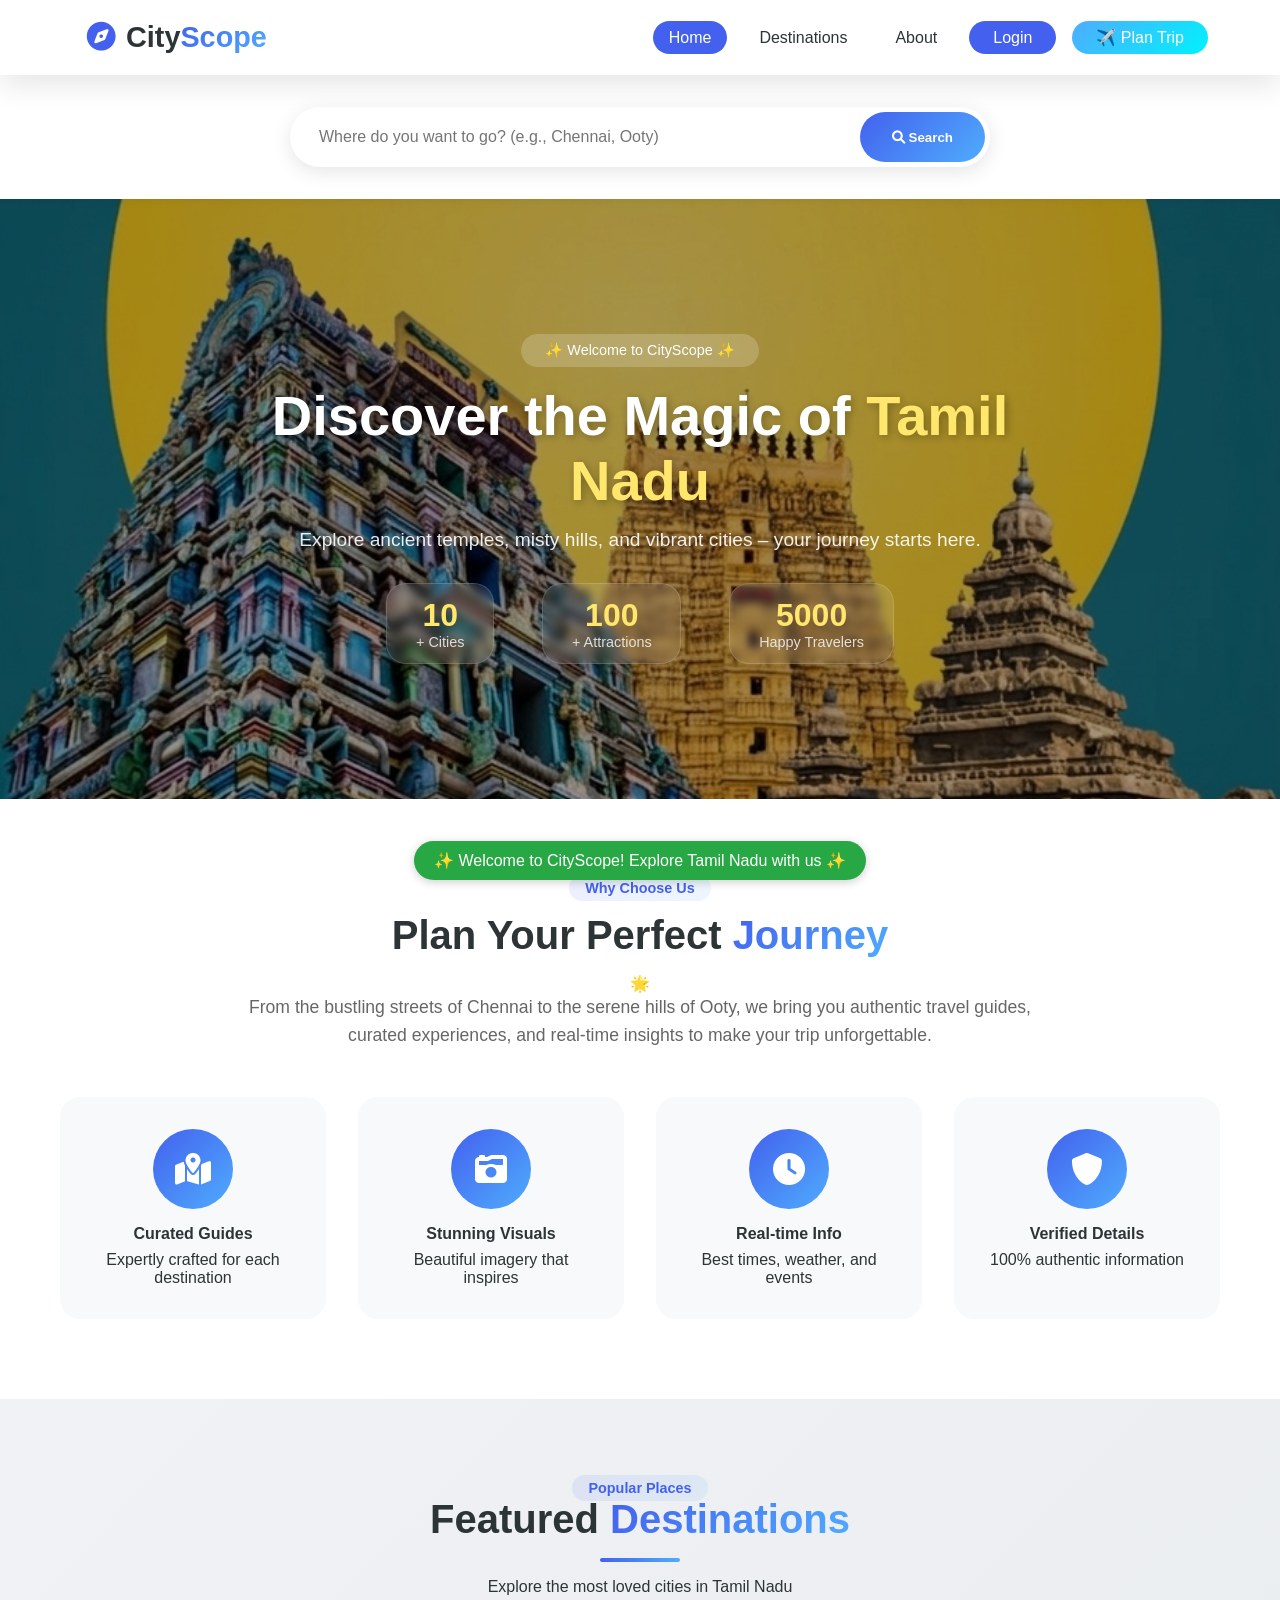
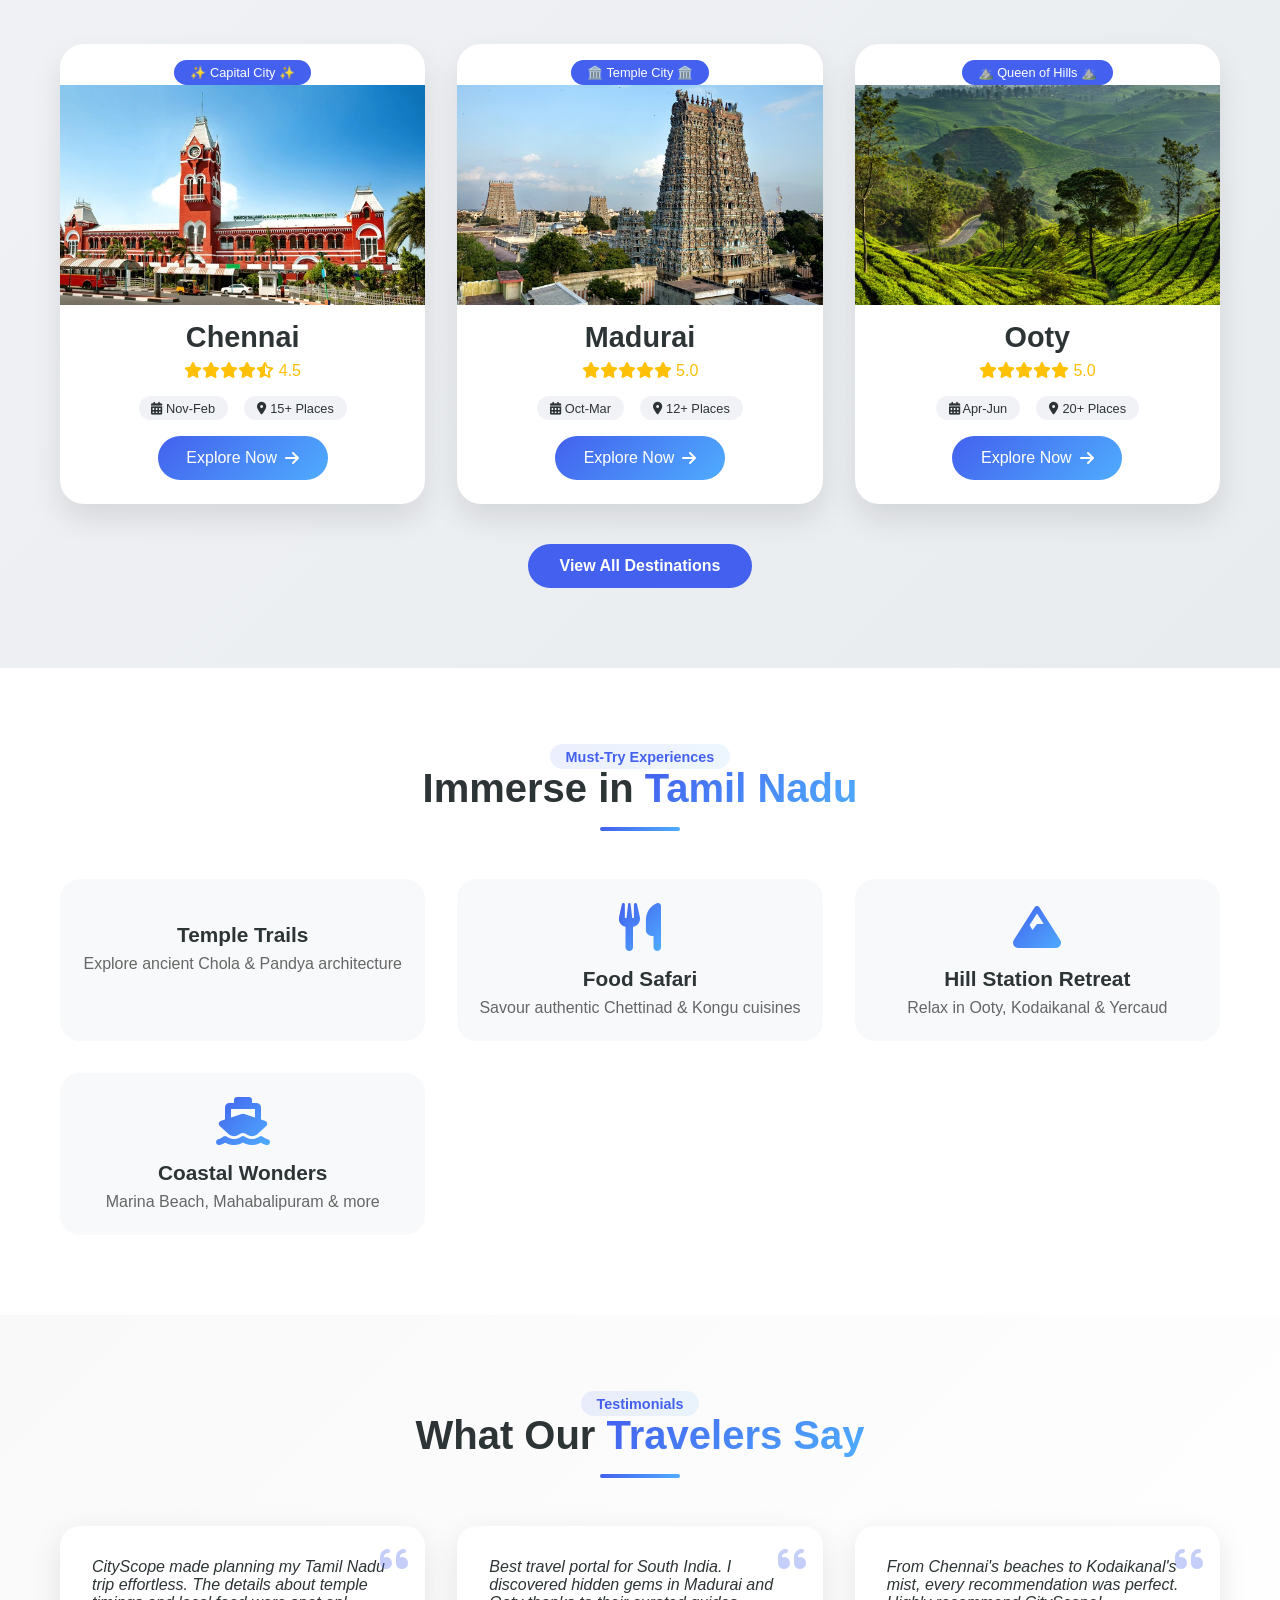
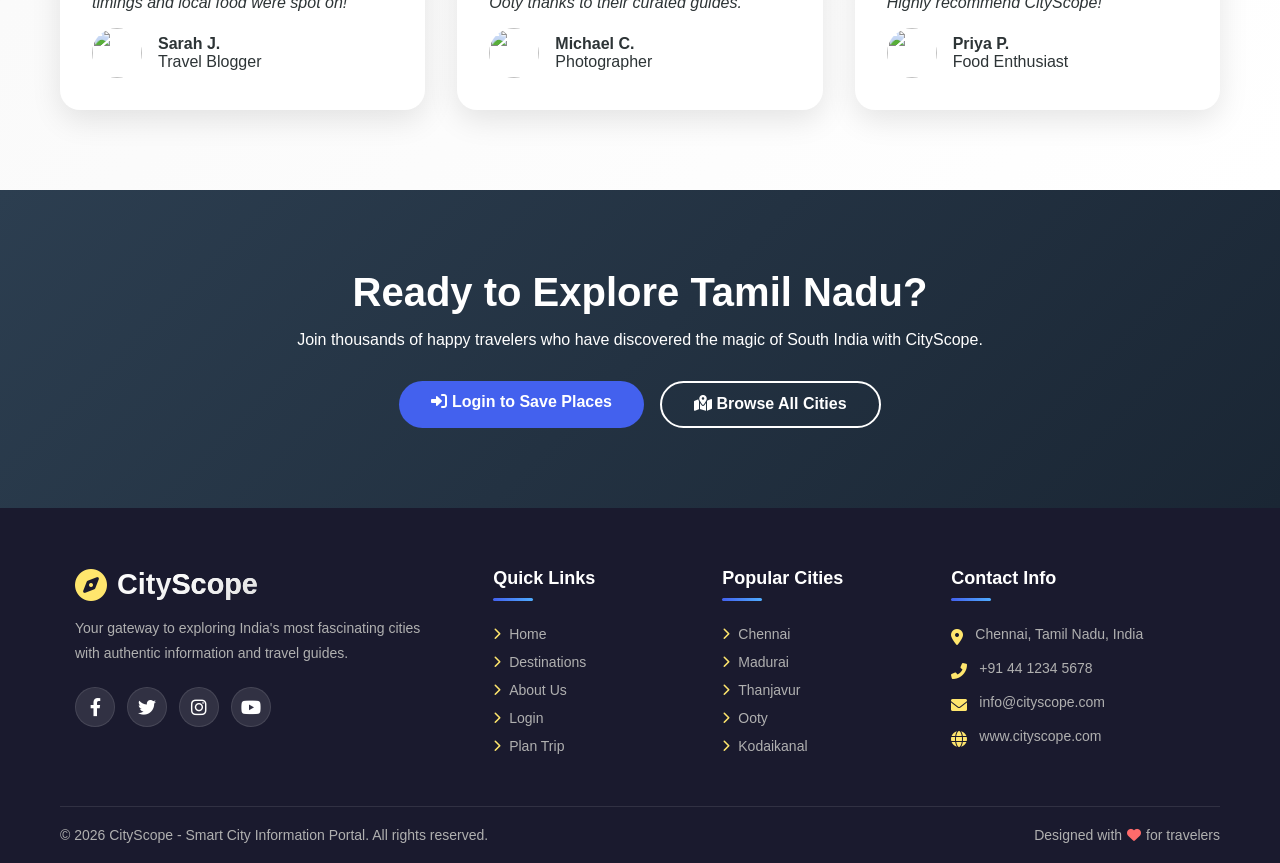
==== commit 9d656ef7: "Initial commit" ====
--- a/index.html
+++ b/index.html
@@ -3,1871 +3,916 @@
 <head>
     <meta charset="UTF-8">
     <meta name="viewport" content="width=device-width, initial-scale=1.0">
-    <title>CityScope - Explore Tamil Nadu</title>
-    <link rel="stylesheet" href="index-style.css">
-    <!-- Font Awesome for icons -->
+    <title>CityScope - Discover Tamil Nadu</title>
+    <link rel="stylesheet" href="https://cdnjs.cloudflare.com/ajax/libs/font-awesome/6.0.0-beta3/css/all.min.css">
     <style>
-        /* ===== RESET AND BASE STYLES ===== */
-* {
-    margin: 0;
-    padding: 0;
-    box-sizing: border-box;
-}
-
-:root {
-    /* Modern color palette */
-    --primary-color: #4361ee;
-    --primary-dark: #3a56d4;
-    --secondary-color: #06d6a0;
-    --accent-color: #ffd166;
-    --dark-color: #2b2d42;
-    --light-color: #f8f9fa;
-    --gray-color: #6c757d;
-    
-    /* Card colors */
-    --chennai-color: #4361ee;
-    --madurai-color: #f72585;
-    --thanjavur-color: #f8961e;
-    --ooty-color: #2a9d8f;
-    --kodaikanal-color: #9c89b8;
-    
-    /* Shadows */
-    --shadow-sm: 0 2px 4px rgba(0, 0, 0, 0.1);
-    --shadow-md: 0 4px 6px rgba(0, 0, 0, 0.1);
-    --shadow-lg: 0 10px 15px rgba(0, 0, 0, 0.1);
-    --shadow-hover: 0 20px 25px -5px rgba(0, 0, 0, 0.1), 0 10px 10px -5px rgba(0, 0, 0, 0.04);
-    
-    /* Transitions */
-    --transition: all 0.3s ease;
-}
-
-html {
-    scroll-behavior: smooth;
-}
-
-body {
-    font-family: 'Segoe UI', Tahoma, Geneva, Verdana, sans-serif;
-    line-height: 1.6;
-    color: var(--dark-color);
-    background: linear-gradient(135deg, #f5f7fa 0%, #e9ecef 100%);
-    overflow-x: hidden;
-}
-
-a {
-    text-decoration: none;
-    color: inherit;
-}
-
-ul {
-    list-style: none;
-}
-
-.container {
-    max-width: 1200px;
-    margin: 0 auto;
-    padding: 0 20px;
-}
-
-.highlight {
-    background: linear-gradient(135deg, var(--primary-color), var(--secondary-color));
-    background-clip: text;
-    -webkit-text-fill-color: transparent;
-    position: relative;
-    display: inline-block;
-}
-
-/* ===== NAVIGATION ===== */
-.main-nav {
-    background: rgba(255, 255, 255, 0.95);
-    backdrop-filter: blur(10px);
-    box-shadow: var(--shadow-md);
-    position: sticky;
-    top: 0;
-    z-index: 1000;
-    border-bottom: 1px solid rgba(0, 0, 0, 0.05);
-}
-
-.nav-container {
-    max-width: 1200px;
-    margin: 0 auto;
-    display: flex;
-    justify-content: space-between;
-    align-items: center;
-    padding: 15px 20px;
-}
-
-.logo {
-    display: flex;
-    align-items: center;
-    gap: 10px;
-    font-size: 1.8rem;
-    font-weight: bold;
-}
-
-.logo i {
-    color: var(--primary-color);
-    animation: spin 20s linear infinite;
-}
-
-@keyframes spin {
-    from { transform: rotate(0deg); }
-    to { transform: rotate(360deg); }
-}
-
-.logo-text {
-    color: var(--dark-color);
-}
-
-.logo-highlight {
-    background: linear-gradient(135deg, var(--primary-color), var(--secondary-color));
-    background-clip: text;
-    -webkit-text-fill-color: transparent;
-}
-
-/* Desktop Navigation */
-.nav-links {
-    display: flex;
-    list-style: none;
-    gap: 10px;
-    align-items: center;
-}
-
-.nav-link {
-    text-decoration: none;
-    color: var(--dark-color);
-    font-weight: 500;
-    padding: 10px 15px;
-    border-radius: 30px;
-    transition: var(--transition);
-    position: relative;
-}
-
-.nav-link::after {
-    content: '';
-    position: absolute;
-    bottom: 0;
-    left: 50%;
-    transform: translateX(-50%);
-    width: 0;
-    height: 2px;
-    background: linear-gradient(135deg, var(--primary-color), var(--secondary-color));
-    transition: var(--transition);
-}
-
-.nav-link:hover::after,
-.nav-link.active::after {
-    width: 50%;
-}
-
-.nav-link:hover {
-    color: var(--primary-color);
-}
-
-.nav-link.active {
-    color: var(--primary-color);
-    font-weight: 600;
-}
-
-.login-btn {
-    background: linear-gradient(135deg, var(--primary-color), var(--secondary-color));
-    color: white !important;
-    padding: 10px 25px !important;
-}
-
-.login-btn::after {
-    display: none;
-}
-
-.login-btn:hover {
-    transform: translateY(-2px);
-    box-shadow: var(--shadow-md);
-}
-
-/* Mobile Menu - CSS Only */
-.mobile-menu {
-    display: none;
-    position: relative;
-}
-
-.menu-toggle {
-    display: none;
-}
-
-.mobile-menu-btn {
-    font-size: 1.5rem;
-    cursor: pointer;
-    color: var(--primary-color);
-    display: inline-block;
-}
-
-.mobile-menu-dropdown {
-    position: absolute;
-    top: 100%;
-    right: 0;
-    background: white;
-    min-width: 200px;
-    border-radius: 10px;
-    box-shadow: var(--shadow-lg);
-    padding: 10px 0;
-    display: none;
-    z-index: 1000;
-}
-
-.menu-toggle:checked ~ .mobile-menu-dropdown {
-    display: block;
-}
-
-.mobile-link {
-    display: block;
-    padding: 12px 20px;
-    color: var(--dark-color);
-    transition: var(--transition);
-}
-
-.mobile-link:hover {
-    background: linear-gradient(135deg, rgba(67, 97, 238, 0.1), rgba(6, 214, 160, 0.1));
-    color: var(--primary-color);
-}
-
-.mobile-link.active {
-    color: var(--primary-color);
-    font-weight: 600;
-}
-
-.login-mobile {
-    background: linear-gradient(135deg, var(--primary-color), var(--secondary-color));
-    color: white !important;
-    margin: 10px;
-    border-radius: 30px;
-    text-align: center;
-}
-
-/* ===== HERO SECTION ===== */
-.hero-section {
-    position: relative;
-    min-height: 500px;
-    background: linear-gradient(135deg, #1a2634, #2d3e50);
-    overflow: hidden;
-    display: flex;
-    align-items: center;
-    justify-content: center;
-    padding: 60px 0 40px;
-}
-
-.hero-content {
-    text-align: center;
-    color: white;
-    z-index: 10;
-    padding: 0 20px;
-    max-width: 900px;
-}
-
-.hero-badge {
-    display: inline-block;
-    padding: 8px 20px;
-    background: rgba(255, 255, 255, 0.1);
-    border-radius: 30px;
-    font-size: 0.9rem;
-    margin-bottom: 20px;
-    backdrop-filter: blur(5px);
-    border: 1px solid rgba(255, 255, 255, 0.2);
-}
-
-.hero-title {
-    font-size: 3.5rem;
-    font-weight: 700;
-    margin-bottom: 20px;
-    text-shadow: 2px 2px 4px rgba(0, 0, 0, 0.2);
-    animation: fadeInUp 1s ease;
-}
-
-.hero-highlight {
-    background: linear-gradient(135deg, var(--accent-color), var(--secondary-color));
-    background-clip: text;
-    -webkit-text-fill-color: transparent;
-    display: inline-block;
-}
-
-.hero-subtitle {
-    font-size: 1.2rem;
-    opacity: 0.95;
-    max-width: 700px;
-    margin-left: auto;
-    margin-right: auto;
-    animation: fadeInUp 1s ease 0.2s both;
-}
-
-/* Animated Shapes */
-.hero-shapes {
-    position: absolute;
-    top: 0;
-    left: 0;
-    width: 100%;
-    height: 100%;
-    overflow: hidden;
-}
-
-.shape {
-    position: absolute;
-    background: rgba(255, 255, 255, 0.03);
-    border-radius: 50%;
-    animation: float 8s ease-in-out infinite;
-}
-
-.shape1 {
-    width: 300px;
-    height: 300px;
-    top: -100px;
-    right: -100px;
-    animation-delay: 0s;
-}
-
-.shape2 {
-    width: 200px;
-    height: 200px;
-    bottom: -50px;
-    left: -50px;
-    animation-delay: 1s;
-}
-
-.shape3 {
-    width: 150px;
-    height: 150px;
-    top: 20%;
-    left: 20%;
-    animation-delay: 2s;
-}
-
-.shape4 {
-    width: 250px;
-    height: 250px;
-    bottom: 20%;
-    right: 20%;
-    animation-delay: 3s;
-}
-
-.shape5 {
-    width: 180px;
-    height: 180px;
-    top: 50%;
-    left: 50%;
-    transform: translate(-50%, -50%);
-    animation-delay: 1.5s;
-}
-
-@keyframes float {
-    0%, 100% {
-        transform: translate(0, 0) scale(1);
-    }
-    25% {
-        transform: translate(20px, -20px) scale(1.1);
-    }
-    50% {
-        transform: translate(-20px, 20px) scale(0.9);
-    }
-    75% {
-        transform: translate(20px, 20px) scale(1.05);
-    }
-}
-
-.hero-wave {
-    position: absolute;
-    bottom: 0;
-    left: 0;
-    width: 100%;
-    line-height: 0;
-}
-
-.hero-wave svg {
-    display: block;
-}
-
-/* ===== SEARCH BAR SECTION ===== */
-.search-section {
-    background: white;
-    padding: 40px 0;
-    box-shadow: var(--shadow-lg);
-    position: relative;
-    z-index: 20;
-}
-
-.search-container {
-    max-width: 700px;
-    margin: 0 auto;
-    display: flex;
-    gap: 10px;
-    background: white;
-    border-radius: 60px;
-    box-shadow: var(--shadow-lg);
-    padding: 5px;
-}
-
-.search-input {
-    flex: 1;
-    padding: 18px 25px;
-    border: none;
-    border-radius: 60px;
-    font-size: 1.1rem;
-    outline: none;
-    transition: var(--transition);
-}
-
-.search-input:focus {
-    box-shadow: 0 0 0 3px rgba(67, 97, 238, 0.2);
-}
-
-.search-btn {
-    padding: 18px 40px;
-    background: linear-gradient(135deg, var(--primary-color), var(--secondary-color));
-    border: none;
-    border-radius: 60px;
-    color: white;
-    font-weight: 600;
-    cursor: pointer;
-    transition: var(--transition);
-    display: flex;
-    align-items: center;
-    gap: 10px;
-    font-size: 1.1rem;
-}
-
-.search-btn:hover {
-    transform: translateY(-2px);
-    box-shadow: var(--shadow-lg);
-}
-
-/* ===== WELCOME SECTION ===== */
-.welcome-section {
-    padding: 60px 0 40px;
-    background: white;
-}
-
-.welcome-content {
-    text-align: center;
-    max-width: 800px;
-    margin: 0 auto 30px;
-}
-
-.section-badge {
-    display: inline-block;
-    padding: 8px 20px;
-    background: linear-gradient(135deg, rgba(67, 97, 238, 0.1), rgba(6, 214, 160, 0.1));
-    color: var(--primary-color);
-    border-radius: 30px;
-    font-size: 0.9rem;
-    font-weight: 600;
-    margin-bottom: 15px;
-    backdrop-filter: blur(5px);
-    border: 1px solid rgba(67, 97, 238, 0.2);
-}
-
-.welcome-title {
-    font-size: 2.5rem;
-    margin-bottom: 15px;
-}
-
-.title-underline {
-    width: 80px;
-    height: 4px;
-    background: linear-gradient(135deg, var(--primary-color), var(--secondary-color));
-    margin: 0 auto 25px;
-    border-radius: 2px;
-}
-
-.title-underline.left {
-    margin: 0 0 25px 0;
-}
-
-.welcome-text {
-    font-size: 1.1rem;
-    color: var(--gray-color);
-    margin-bottom: 30px;
-    line-height: 1.8;
-}
-
-.welcome-features {
-    display: grid;
-    grid-template-columns: repeat(4, 1fr);
-    gap: 30px;
-    margin-top: 30px;
-}
-
-.welcome-feature {
-    text-align: center;
-    padding: 30px 20px;
-    border-radius: 15px;
-    transition: var(--transition);
-    background: #f8f9fa;
-}
-
-.welcome-feature:hover {
-    transform: translateY(-10px);
-    box-shadow: var(--shadow-lg);
-}
-
-.welcome-feature-icon {
-    width: 80px;
-    height: 80px;
-    background: linear-gradient(135deg, var(--primary-color), var(--secondary-color));
-    border-radius: 50%;
-    display: flex;
-    align-items: center;
-    justify-content: center;
-    margin: 0 auto 20px;
-}
-
-.welcome-feature-icon i {
-    font-size: 2rem;
-    color: white;
-}
-
-.welcome-feature h4 {
-    margin-bottom: 10px;
-    color: var(--dark-color);
-}
-
-.welcome-feature p {
-    color: var(--gray-color);
-    font-size: 0.95rem;
-}
-
-/* ===== ENHANCED DESTINATIONS SECTION ===== */
-.destinations-section {
-    padding: 80px 0;
-    background: linear-gradient(135deg, #f8f9fa, #e9ecef);
-    position: relative;
-    overflow: hidden;
-}
-
-.destinations-section::before {
-    content: '';
-    position: absolute;
-    top: 0;
-    left: 0;
-    right: 0;
-    height: 100%;
-    background: url('data:image/svg+xml,<svg xmlns="http://www.w3.org/2000/svg" viewBox="0 0 100 100" preserveAspectRatio="none"><path d="M0,0 L100,100 L0,100 Z" fill="rgba(67,97,238,0.03)"/></svg>');
-    opacity: 0.5;
-    pointer-events: none;
-}
-
-.section-header {
-    text-align: center;
-    margin-bottom: 60px;
-    position: relative;
-}
-
-.section-title {
-    font-size: 2.5rem;
-    margin-bottom: 15px;
-    background: linear-gradient(135deg, var(--dark-color), var(--primary-color));
-    background-clip: text;
-    -webkit-text-fill-color: transparent;
-}
-
-.section-divider {
-    width: 80px;
-    height: 4px;
-    background: linear-gradient(135deg, var(--primary-color), var(--secondary-color));
-    margin: 0 auto 20px;
-    border-radius: 2px;
-    position: relative;
-}
-
-.section-divider::before,
-.section-divider::after {
-    content: '';
-    position: absolute;
-    width: 10px;
-    height: 10px;
-    background: var(--primary-color);
-    border-radius: 50%;
-    top: 50%;
-    transform: translateY(-50%);
-}
-
-.section-divider::before {
-    left: -20px;
-    background: var(--primary-color);
-}
-
-.section-divider::after {
-    right: -20px;
-    background: var(--secondary-color);
-}
-
-.section-subtitle {
-    color: var(--gray-color);
-    max-width: 600px;
-    margin: 0 auto;
-    font-size: 1.1rem;
-}
-
-.destinations-grid {
-    display: grid;
-    grid-template-columns: repeat(auto-fit, minmax(280px, 1fr));
-    gap: 30px;
-    max-width: 1200px;
-    margin: 0 auto;
-    position: relative;
-    z-index: 2;
-}
-
-/* Enhanced Destination Card */
-.destination-card {
-    background: white;
-    border-radius: 30px;
-    padding: 30px 20px 25px;
-    text-align: center;
-    box-shadow: 0 15px 35px rgba(0, 0, 0, 0.1);
-    transition: all 0.4s cubic-bezier(0.175, 0.885, 0.32, 1.275);
-    position: relative;
-    overflow: hidden;
-    border: 1px solid rgba(255, 255, 255, 0.2);
-    backdrop-filter: blur(10px);
-    z-index: 1;
-}
-
-.destination-card::before {
-    content: '';
-    position: absolute;
-    top: 0;
-    left: 0;
-    right: 0;
-    height: 100%;
-    background: linear-gradient(135deg, 
-        rgba(255,255,255,0.1) 0%, 
-        rgba(255,255,255,0.3) 50%, 
-        rgba(255,255,255,0.1) 100%);
-    transform: translateX(-100%);
-    transition: transform 0.6s ease;
-    pointer-events: none;
-    z-index: 2;
-}
-
-.destination-card:hover::before {
-    transform: translateX(100%);
-}
-
-.destination-card::after {
-    content: '';
-    position: absolute;
-    top: 0;
-    left: 0;
-    right: 0;
-    height: 100%;
-    background: radial-gradient(circle at top right, rgba(255,255,255,0.8), transparent 70%);
-    opacity: 0;
-    transition: opacity 0.3s ease;
-    pointer-events: none;
-    z-index: 1;
-}
-
-.destination-card:hover::after {
-    opacity: 1;
-}
-
-.destination-card:hover {
-    transform: translateY(-15px) scale(1.02);
-    box-shadow: 0 30px 45px rgba(0, 0, 0, 0.15);
-}
-
-/* Card Badge - Enhanced */
-.card-badge {
-    position: absolute;
-    top: -12px;
-    left: 50%;
-    transform: translateX(-50%);
-    background: linear-gradient(135deg, var(--card-color), color-mix(in srgb, var(--card-color) 70%, black));
-    color: white;
-    padding: 8px 25px;
-    border-radius: 50px;
-    font-size: 0.85rem;
-    font-weight: 700;
-    letter-spacing: 1px;
-    box-shadow: 0 10px 20px rgba(0, 0, 0, 0.15);
-    z-index: 10;
-    white-space: nowrap;
-    border: 2px solid rgba(255, 255, 255, 0.3);
-    text-transform: uppercase;
-    animation: badgePulse 2s infinite;
-}
-
-@keyframes badgePulse {
-    0%, 100% {
-        transform: translateX(-50%) scale(1);
-    }
-    50% {
-        transform: translateX(-50%) scale(1.05);
-    }
-}
-
-/* Card Icon Wrapper - Enhanced */
-.card-icon-wrapper {
-    width: 130px;
-    height: 130px;
-    background: linear-gradient(135deg, var(--card-color), color-mix(in srgb, var(--card-color) 70%, white));
-    border-radius: 50%;
-    display: flex;
-    align-items: center;
-    justify-content: center;
-    margin: 25px auto 20px;
-    transition: all 0.5s cubic-bezier(0.68, -0.55, 0.265, 1.55);
-    box-shadow: 0 15px 30px rgba(0, 0, 0, 0.2);
-    position: relative;
-    border: 4px solid rgba(255, 255, 255, 0.5);
-}
-
-.card-icon-wrapper::before {
-    content: '';
-    position: absolute;
-    top: -10px;
-    left: -10px;
-    right: -10px;
-    bottom: -10px;
-    background: radial-gradient(circle, rgba(255,255,255,0.5) 0%, transparent 70%);
-    border-radius: 50%;
-    opacity: 0;
-    transition: opacity 0.3s ease;
-    z-index: -1;
-}
-
-.destination-card:hover .card-icon-wrapper::before {
-    opacity: 1;
-}
-
-.destination-card:hover .card-icon-wrapper {
-    transform: scale(1.1) rotate(15deg);
-    box-shadow: 0 20px 40px rgba(0, 0, 0, 0.3);
-}
-
-.card-icon {
-    font-size: 4rem;
-    color: white;
-    filter: drop-shadow(2px 4px 6px rgba(0, 0, 0, 0.2));
-}
-
-/* Card Title - Enhanced */
-.card-title {
-    font-size: 2.2rem;
-    margin-bottom: 10px;
-    color: var(--dark-color);
-    font-weight: 800;
-    text-transform: uppercase;
-    letter-spacing: 1px;
-    position: relative;
-    display: inline-block;
-}
-
-.card-title::before,
-.card-title::after {
-    content: '';
-    position: absolute;
-    width: 30px;
-    height: 2px;
-    background: linear-gradient(135deg, var(--card-color), transparent);
-    top: 50%;
-    transform: translateY(-50%);
-}
-
-.card-title::before {
-    left: -40px;
-}
-
-.card-title::after {
-    right: -40px;
-}
-
-/* Card Rating - Enhanced */
-.card-rating {
-    margin-bottom: 15px;
-    display: flex;
-    align-items: center;
-    justify-content: center;
-    gap: 5px;
-    background: linear-gradient(135deg, rgba(255,193,7,0.1), rgba(255,193,7,0.2));
-    padding: 8px 15px;
-    border-radius: 50px;
-    width: fit-content;
-    margin-left: auto;
-    margin-right: auto;
-}
-
-.card-rating i {
-    color: #ffc107;
-    font-size: 1rem;
-    filter: drop-shadow(0 2px 2px rgba(0,0,0,0.1));
-}
-
-.card-rating span {
-    color: var(--dark-color);
-    margin-left: 5px;
-    font-size: 0.9rem;
-    font-weight: 600;
-    background: white;
-    padding: 2px 8px;
-    border-radius: 20px;
-}
-
-/* Card Features - Enhanced */
-.card-features {
-    display: flex;
-    justify-content: center;
-    gap: 15px;
-    margin-bottom: 20px;
-    flex-wrap: wrap;
-}
-
-.card-features span {
-    background: linear-gradient(135deg, #f8f9fa, #e9ecef);
-    padding: 8px 15px;
-    border-radius: 50px;
-    font-size: 0.85rem;
-    color: var(--dark-color);
-    display: flex;
-    align-items: center;
-    gap: 8px;
-    box-shadow: 0 5px 10px rgba(0, 0, 0, 0.05);
-    transition: all 0.3s ease;
-}
-
-.card-features span:hover {
-    transform: translateY(-3px);
-    box-shadow: 0 8px 15px rgba(0, 0, 0, 0.1);
-    background: var(--card-color);
-    color: white;
-}
-
-.card-features span:hover i {
-    color: white;
-}
-
-.card-features i {
-    color: var(--card-color);
-    font-size: 0.9rem;
-    transition: color 0.3s ease;
-}
-
-/* Card Dots - Enhanced */
-.card-dots {
-    display: flex;
-    justify-content: center;
-    gap: 8px;
-    margin-bottom: 20px;
-}
-
-.dot {
-    width: 8px;
-    height: 8px;
-    background: var(--card-color);
-    border-radius: 50%;
-    animation: enhancedPulse 1.5s ease infinite;
-    box-shadow: 0 0 10px var(--card-color);
-}
-
-.dot:nth-child(2) {
-    animation-delay: 0.3s;
-    background: color-mix(in srgb, var(--card-color) 80%, white);
-}
-
-.dot:nth-child(3) {
-    animation-delay: 0.6s;
-    background: color-mix(in srgb, var(--card-color) 60%, white);
-}
-
-@keyframes enhancedPulse {
-    0%, 100% {
-        transform: scale(1);
-        opacity: 0.5;
-        box-shadow: 0 0 5px var(--card-color);
-    }
-    50% {
-        transform: scale(1.5);
-        opacity: 1;
-        box-shadow: 0 0 20px var(--card-color);
-    }
-}
-
-/* Card Button - Enhanced with Reduced Ripple Effect */
-.card-btn {
-    display: inline-flex;
-    align-items: center;
-    justify-content: center;
-    gap: 12px;
-    padding: 14px 30px;
-    background: linear-gradient(135deg, var(--card-color), color-mix(in srgb, var(--card-color) 70%, black));
-    color: white;
-    border-radius: 50px;
-    font-weight: 700;
-    font-size: 1.1rem;
-    transition: all 0.3s ease;
-    width: 100%;
-    max-width: 220px;
-    margin: 0 auto;
-    position: relative;
-    overflow: hidden;
-    border: 2px solid rgba(255, 255, 255, 0.3);
-    text-transform: uppercase;
-    letter-spacing: 1px;
-}
-
-.card-btn::before {
-    content: '';
-    position: absolute;
-    top: 50%;
-    left: 50%;
-    width: 0;
-    height: 0;
-    border-radius: 50%;
-    background: rgba(255, 255, 255, 0.2);
-    transform: translate(-50%, -50%);
-    transition: width 0.4s ease, height 0.4s ease;
-}
-
-.card-btn:hover::before {
-    width: 150px;
-    height: 150px;
-}
-
-.card-btn:hover {
-    transform: translateX(5px) scale(1.05);
-    box-shadow: 0 15px 30px rgba(0, 0, 0, 0.3);
-    letter-spacing: 2px;
-}
-
-.card-btn i {
-    transition: transform 0.3s ease;
-}
-
-.card-btn:hover i {
-    transform: translateX(5px) rotate(15deg);
-}
-
-/* Floating Animation for Cards */
-.destination-card:nth-child(1) { animation: floatCard 4s ease-in-out infinite; }
-.destination-card:nth-child(2) { animation: floatCard 4s ease-in-out 0.5s infinite; }
-.destination-card:nth-child(3) { animation: floatCard 4s ease-in-out 1s infinite; }
-.destination-card:nth-child(4) { animation: floatCard 4s ease-in-out 1.5s infinite; }
-.destination-card:nth-child(5) { animation: floatCard 4s ease-in-out 2s infinite; }
-
-@keyframes floatCard {
-    0%, 100% {
-        transform: translateY(0);
-    }
-    50% {
-        transform: translateY(-10px);
-    }
-}
-
-/* Glowing Effect on Hover */
-.destination-card:hover {
-    box-shadow: 0 30px 45px rgba(0, 0, 0, 0.15),
-                0 0 0 2px rgba(255,255,255,0.5),
-                0 0 0 4px var(--card-color);
-}
-
-/* Responsive Adjustments for Cards */
-@media (max-width: 768px) {
-    .card-title::before,
-    .card-title::after {
-        display: none;
-    }
-    
-    .card-badge {
-        font-size: 0.75rem;
-        padding: 6px 15px;
-    }
-    
-    .card-icon-wrapper {
-        width: 100px;
-        height: 100px;
-    }
-    
-    .card-icon {
-        font-size: 3rem;
-    }
-    
-    .card-title {
-        font-size: 1.8rem;
-    }
-}
-
-/* ===== FEATURES SECTION ===== */
-.features-section {
-    padding: 80px 0;
-    background: white;
-}
-
-.features-grid {
-    display: grid;
-    grid-template-columns: repeat(4, 1fr);
-    gap: 30px;
-}
-
-.feature-card {
-    text-align: center;
-    padding: 40px 30px;
-    border-radius: 20px;
-    transition: var(--transition);
-    background: linear-gradient(135deg, #f8f9fa, #ffffff);
-    position: relative;
-    overflow: hidden;
-    border: 1px solid rgba(0, 0, 0, 0.05);
-}
-
-.feature-card:hover {
-    transform: translateY(-10px);
-    box-shadow: var(--shadow-lg);
-}
-
-.feature-number {
-    position: absolute;
-    top: 10px;
-    right: 20px;
-    font-size: 4rem;
-    font-weight: 700;
-    color: rgba(67, 97, 238, 0.1);
-    line-height: 1;
-}
-
-.feature-icon-wrapper {
-    width: 100px;
-    height: 100px;
-    background: linear-gradient(135deg, var(--primary-color), var(--secondary-color));
-    border-radius: 50%;
-    display: flex;
-    align-items: center;
-    justify-content: center;
-    margin: 0 auto 25px;
-    position: relative;
-    z-index: 1;
-}
-
-.feature-icon {
-    font-size: 2.5rem;
-    color: white;
-}
-
-.feature-title {
-    font-size: 1.3rem;
-    margin-bottom: 15px;
-    position: relative;
-    z-index: 1;
-}
-
-.feature-text {
-    color: var(--gray-color);
-    line-height: 1.6;
-    position: relative;
-    z-index: 1;
-}
-
-/* ===== ABOUT SECTION ===== */
-.about-section {
-    padding: 80px 0;
-    background: linear-gradient(135deg, #f8f9fa, #e9ecef);
-}
-
-.about-content {
-    display: grid;
-    grid-template-columns: 1fr 1fr;
-    gap: 60px;
-    align-items: center;
-}
-
-.about-title {
-    font-size: 2.5rem;
-    margin-bottom: 15px;
-}
-
-.about-description {
-    color: var(--gray-color);
-    margin: 20px 0;
-    line-height: 1.8;
-}
-
-.about-features {
-    display: grid;
-    grid-template-columns: repeat(2, 1fr);
-    gap: 15px;
-    margin-top: 30px;
-}
-
-.about-feature {
-    display: flex;
-    align-items: center;
-    gap: 10px;
-}
-
-.about-feature i {
-    color: var(--secondary-color);
-    font-size: 1.2rem;
-}
-
-.about-image {
-    border-radius: 15px;
-    overflow: hidden;
-    box-shadow: var(--shadow-lg);
-}
-
-.about-image img {
-    width: 100%;
-    height: 100%;
-    object-fit: cover;
-    transition: var(--transition);
-}
-
-.about-image:hover img {
-    transform: scale(1.05);
-}
-
-/* ===== TESTIMONIALS SECTION ===== */
-.testimonials-section {
-    padding: 80px 0;
-    background: white;
-}
-
-.testimonials-grid {
-    display: grid;
-    grid-template-columns: repeat(3, 1fr);
-    gap: 30px;
-}
-
-.testimonial-card {
-    background: linear-gradient(135deg, #f8f9fa, #ffffff);
-    padding: 40px 30px;
-    border-radius: 20px;
-    box-shadow: var(--shadow-md);
-    transition: var(--transition);
-    position: relative;
-    border: 1px solid rgba(0, 0, 0, 0.05);
-}
-
-.testimonial-card:hover {
-    transform: translateY(-10px);
-    box-shadow: var(--shadow-hover);
-}
-
-.testimonial-quote {
-    position: absolute;
-    top: 20px;
-    right: 20px;
-    font-size: 4rem;
-    color: rgba(67, 97, 238, 0.1);
-}
-
-.testimonial-text {
-    font-size: 1rem;
-    line-height: 1.8;
-    color: var(--gray-color);
-    margin-bottom: 20px;
-    font-style: italic;
-}
-
-.testimonial-author {
-    display: flex;
-    align-items: center;
-    gap: 15px;
-}
-
-.testimonial-author img {
-    width: 60px;
-    height: 60px;
-    border-radius: 50%;
-    object-fit: cover;
-    border: 3px solid var(--primary-color);
-}
-
-.testimonial-author h4 {
-    margin-bottom: 5px;
-    color: var(--dark-color);
-}
-
-.testimonial-author span {
-    font-size: 0.85rem;
-    color: var(--gray-color);
-}
-
-/* ===== CTA SECTION ===== */
-.cta-section {
-    padding: 100px 0;
-    background: linear-gradient(135deg, #1a2634, #2d3e50);
-    color: white;
-    position: relative;
-    overflow: hidden;
-}
-
-.cta-section::before {
-    content: '';
-    position: absolute;
-    top: 0;
-    left: 0;
-    right: 0;
-    bottom: 0;
-    background: url('data:image/svg+xml,<svg xmlns="http://www.w3.org/2000/svg" viewBox="0 0 100 100" preserveAspectRatio="none"><path d="M0,0 L100,100 L0,100 Z" fill="rgba(255,255,255,0.02)"/></svg>');
-    opacity: 0.1;
-}
-
-.cta-content {
-    text-align: center;
-    max-width: 700px;
-    margin: 0 auto;
-    position: relative;
-    z-index: 1;
-}
-
-.cta-title {
-    font-size: 3rem;
-    margin-bottom: 20px;
-}
-
-.cta-text {
-    font-size: 1.2rem;
-    margin-bottom: 40px;
-    opacity: 0.95;
-}
-
-.cta-buttons {
-    display: flex;
-    gap: 20px;
-    justify-content: center;
-}
-
-.cta-btn {
-    padding: 18px 40px;
-    border-radius: 50px;
-    font-weight: 600;
-    transition: var(--transition);
-    display: inline-flex;
-    align-items: center;
-    gap: 10px;
-    font-size: 1.1rem;
-}
-
-.cta-btn-primary {
-    background: linear-gradient(135deg, var(--primary-color), var(--secondary-color));
-    color: white;
-}
-
-.cta-btn-primary:hover {
-    transform: translateY(-3px) scale(1.05);
-    box-shadow: 0 20px 30px rgba(0, 0, 0, 0.3);
-}
-
-.cta-btn-secondary {
-    background: transparent;
-    color: white;
-    border: 2px solid white;
-}
-
-.cta-btn-secondary:hover {
-    background: white;
-    color: var(--dark-color);
-    transform: translateY(-3px) scale(1.05);
-    box-shadow: 0 20px 30px rgba(0, 0, 0, 0.2);
-}
-
-/* ===== FOOTER ===== */
-.footer {
-    background: #1a2634;
-    color: white;
-    padding: 60px 0 20px;
-}
-
-.footer-content {
-    display: grid;
-    grid-template-columns: 2fr 1fr 1fr 1fr;
-    gap: 40px;
-    margin-bottom: 40px;
-}
-
-.footer-logo {
-    display: flex;
-    align-items: center;
-    gap: 10px;
-    font-size: 1.8rem;
-    font-weight: bold;
-    margin-bottom: 15px;
-}
-
-.footer-logo i {
-    color: var(--secondary-color);
-    animation: spin 20s linear infinite;
-}
-
-.footer-description {
-    color: #adb5bd;
-    margin-bottom: 20px;
-    line-height: 1.6;
-}
-
-.footer-title {
-    font-size: 1.2rem;
-    margin-bottom: 20px;
-    position: relative;
-    padding-bottom: 10px;
-}
-
-.footer-title::after {
-    content: '';
-    position: absolute;
-    bottom: 0;
-    left: 0;
-    width: 40px;
-    height: 2px;
-    background: linear-gradient(135deg, var(--primary-color), var(--secondary-color));
-}
-
-.footer-links li,
-.contact-info li {
-    margin-bottom: 12px;
-}
-
-.footer-links a {
-    color: #adb5bd;
-    transition: var(--transition);
-    display: flex;
-    align-items: center;
-    gap: 8px;
-}
-
-.footer-links a i {
-    font-size: 0.8rem;
-    color: var(--secondary-color);
-}
-
-.footer-links a:hover {
-    color: white;
-    transform: translateX(5px);
-}
-
-.contact-info li {
-    display: flex;
-    align-items: center;
-    gap: 10px;
-    color: #adb5bd;
-}
-
-.contact-info i {
-    color: var(--secondary-color);
-    width: 20px;
-}
-
-.contact-info a {
-    color: #adb5bd;
-    transition: var(--transition);
-}
-
-.contact-info a:hover {
-    color: white;
-}
-
-.footer-bottom {
-    text-align: center;
-    padding-top: 20px;
-    border-top: 1px solid rgba(255, 255, 255, 0.1);
-    color: #adb5bd;
-}
-
-/* ===== BACK TO TOP BUTTON ===== */
-.back-to-top {
-    position: fixed;
-    bottom: 30px;
-    right: 30px;
-    width: 50px;
-    height: 50px;
-    background: linear-gradient(135deg, var(--primary-color), var(--secondary-color));
-    border-radius: 50%;
-    display: flex;
-    align-items: center;
-    justify-content: center;
-    color: white;
-    font-size: 1.2rem;
-    box-shadow: var(--shadow-lg);
-    transition: var(--transition);
-    z-index: 999;
-    opacity: 0.8;
-}
-
-.back-to-top:hover {
-    transform: translateY(-5px) scale(1.1);
-    box-shadow: 0 15px 30px rgba(0, 0, 0, 0.3);
-    opacity: 1;
-}
-
-/* ===== ANIMATIONS ===== */
-@keyframes fadeInUp {
-    from {
-        opacity: 0;
-        transform: translateY(30px);
-    }
-    to {
-        opacity: 1;
-        transform: translateY(0);
-    }
-}
-
-/* ===== RESPONSIVE DESIGN ===== */
-@media (max-width: 1024px) {
-    .features-grid,
-    .welcome-features,
-    .testimonials-grid {
-        grid-template-columns: repeat(2, 1fr);
-    }
-    
-    .footer-content {
-        grid-template-columns: repeat(2, 1fr);
-    }
-}
-
-@media (max-width: 768px) {
-    .nav-links {
-        display: none;
-    }
-    
-    .mobile-menu {
-        display: block;
-    }
-    
-    .hero-title {
-        font-size: 2.5rem;
-    }
-    
-    .hero-subtitle {
-        font-size: 1.1rem;
-    }
-    
-    .search-container {
-        flex-direction: column;
-        background: transparent;
-        box-shadow: none;
-        padding: 0;
-    }
-    
-    .search-input,
-    .search-btn {
-        width: 100%;
-        border-radius: 60px;
-    }
-    
-    .destinations-grid {
-        grid-template-columns: 1fr;
-    }
-    
-    .about-content {
-        grid-template-columns: 1fr;
-    }
-    
-    .about-image {
-        order: -1;
-    }
-    
-    .features-grid,
-    .welcome-features,
-    .testimonials-grid {
-        grid-template-columns: 1fr;
-    }
-    
-    .cta-buttons {
-        flex-direction: column;
-        align-items: center;
-    }
-    
-    .cta-btn {
-        width: 100%;
-        justify-content: center;
-    }
-    
-    .footer-content {
-        grid-template-columns: 1fr;
-    }
-    
-    .hero-section {
-        min-height: 400px;
-        padding: 40px 0;
-    }
-}
-
-@media (max-width: 480px) {
-    .hero-title {
-        font-size: 2rem;
-    }
-    
-    .section-title {
-        font-size: 2rem;
-    }
-    
-    .card-btn {
-        max-width: 100%;
-    }
-    
-    .back-to-top {
-        bottom: 20px;
-        right: 20px;
-        width: 40px;
-        height: 40px;
-        font-size: 1rem;
-    }
-}
+        * {
+            margin: 0;
+            padding: 0;
+            box-sizing: border-box;
+        }
+
+        :root {
+            --primary: #4361ee;
+            --primary-dark: #3a56d4;
+            --secondary: #4facfe;
+            --accent: #ffe66d;
+            --dark: #2d3436;
+            --light: #f9f9f9;
+            --gray: #b2bec3;
+            --shadow: 0 10px 30px rgba(0,0,0,0.1);
+            --transition: all 0.3s ease;
+        }
+
+        body {
+            font-family: 'Poppins', 'Segoe UI', sans-serif;
+            background: var(--light);
+            color: var(--dark);
+            overflow-x: hidden;
+        }
+
+        .container {
+            max-width: 1200px;
+            margin: 0 auto;
+            padding: 0 20px;
+        }
+
+        .main-nav {
+            background: rgba(255,255,255,0.96);
+            backdrop-filter: blur(8px);
+            box-shadow: var(--shadow);
+            position: sticky;
+            top: 0;
+            z-index: 1000;
+        }
+        .nav-container {
+            max-width: 1200px;
+            margin: 0 auto;
+            display: flex;
+            justify-content: space-between;
+            align-items: center;
+            padding: 1rem 2rem;
+        }
+        .logo {
+            display: flex;
+            align-items: center;
+            gap: 10px;
+            font-size: 1.8rem;
+            font-weight: 700;
+            padding: 5px 15px;
+            border-radius: 40px;
+            background: transparent;
+        }
+        .logo i {
+            color: var(--primary);
+            animation: spin 20s linear infinite;
+        }
+        @keyframes spin {
+            from { transform: rotate(0deg); }
+            to { transform: rotate(360deg); }
+        }
+        .logo-text {
+            color: var(--dark);
+        }
+        .logo-highlight {
+            background: linear-gradient(135deg, #4361ee, #4facfe);
+            background-clip: text;
+            -webkit-text-fill-color: transparent;
+        }
+        .nav-links {
+            display: flex;
+            gap: 1rem;
+            list-style: none;
+            align-items: center;
+        }
+        .nav-link {
+            text-decoration: none;
+            color: var(--dark);
+            font-weight: 500;
+            padding: 0.5rem 1rem;
+            border-radius: 30px;
+            transition: var(--transition);
+        }
+        .nav-link:hover, .nav-link.active {
+            background: var(--primary);
+            color: white;
+        }
+        .login-btn {
+            background: var(--primary);
+            color: white !important;
+            padding: 0.5rem 1.5rem;
+        }
+        .plan-trip-header-btn {
+            background: linear-gradient(135deg, #4facfe, #00f2fe);
+            color: white !important;
+            padding: 0.5rem 1.5rem;
+            border-radius: 30px;
+        }
+        .mobile-menu {
+            display: none;
+        }
+        .mobile-menu-btn {
+            font-size: 1.5rem;
+            cursor: pointer;
+        }
+        @media (max-width: 768px) {
+            .nav-links {
+                display: none;
+            }
+            .mobile-menu {
+                display: block;
+            }
+            .mobile-menu-dropdown {
+                position: absolute;
+                top: 70px;
+                right: 20px;
+                background: white;
+                border-radius: 12px;
+                box-shadow: var(--shadow);
+                width: 200px;
+                display: none;
+                flex-direction: column;
+                padding: 1rem;
+                z-index: 1000;
+            }
+            .menu-toggle:checked + .mobile-menu-btn + .mobile-menu-dropdown {
+                display: flex;
+            }
+            .mobile-link {
+                padding: 0.5rem;
+                text-align: center;
+            }
+        }
+
+        .search-section {
+            background: white;
+            padding: 2rem 0;
+            box-shadow: 0 2px 10px rgba(0,0,0,0.05);
+            position: relative;
+            z-index: 10;
+        }
+        .search-container {
+            max-width: 700px;
+            margin: 0 auto;
+            display: flex;
+            gap: 10px;
+            background: white;
+            border-radius: 60px;
+            box-shadow: 0 5px 20px rgba(0,0,0,0.1);
+            padding: 5px;
+        }
+        .search-input {
+            flex: 1;
+            padding: 1rem 1.5rem;
+            border: none;
+            border-radius: 60px;
+            font-size: 1rem;
+            outline: none;
+        }
+        .search-btn {
+            padding: 1rem 2rem;
+            background: linear-gradient(135deg, var(--primary), var(--secondary));
+            border: none;
+            border-radius: 60px;
+            color: white;
+            font-weight: 600;
+            cursor: pointer;
+            transition: var(--transition);
+        }
+        .search-btn:hover {
+            transform: scale(1.02);
+            box-shadow: 0 5px 15px rgba(67,97,238,0.4);
+        }
+
+        /* ===== HERO SECTION – WITH ZOOM EFFECT ===== */
+        .hero-section {
+            position: relative;
+            min-height: 600px;
+            display: flex;
+            align-items: center;
+            justify-content: center;
+            text-align: center;
+            color: white;
+            overflow: hidden;
+        }
+
+        /* Background image layer with zoom animation */
+        .hero-bg {
+            position: absolute;
+            top: 0;
+            left: 0;
+            width: 100%;
+            height: 100%;
+            background: url('images/frontimage.png') center/cover no-repeat;
+            z-index: 0;
+            will-change: transform;
+            animation: zoomIn 20s ease-in-out infinite alternate;
+        }
+
+        @keyframes zoomIn {
+            0% {
+                transform: scale(1);
+            }
+            100% {
+                transform: scale(1.08);
+            }
+        }
+
+        /* Dark overlay for text readability */
+        .hero-section::after {
+            content: '';
+            position: absolute;
+            top: 0;
+            left: 0;
+            width: 100%;
+            height: 100%;
+            background: rgba(0, 0, 0, 0.35);
+            z-index: 1;
+        }
+
+        .hero-content {
+            position: relative;
+            z-index: 2;
+            max-width: 800px;
+            padding: 0 20px;
+        }
+
+        .hero-badge {
+            display: inline-block;
+            background: rgba(255,255,255,0.2);
+            padding: 0.5rem 1.5rem;
+            border-radius: 40px;
+            font-size: 0.9rem;
+            margin-bottom: 1rem;
+            backdrop-filter: blur(4px);
+        }
+        .hero-title {
+            font-size: 3.5rem;
+            font-weight: 800;
+            margin-bottom: 1rem;
+            text-shadow: 2px 2px 10px rgba(0,0,0,0.3);
+        }
+        .hero-highlight {
+            color: var(--accent);
+        }
+        .hero-subtitle {
+            font-size: 1.2rem;
+            margin-bottom: 2rem;
+            opacity: 0.9;
+        }
+        .hero-stats {
+            display: flex;
+            justify-content: center;
+            gap: 3rem;
+            margin-top: 2rem;
+        }
+        .stat {
+            text-align: center;
+            background: rgba(255,255,255,0.1);
+            padding: 0.8rem 1.8rem;
+            border-radius: 20px;
+            backdrop-filter: blur(4px);
+            border: 1px solid rgba(255,255,255,0.15);
+            transition: var(--transition);
+        }
+        .stat:hover {
+            transform: translateY(-5px);
+            background: rgba(255,255,255,0.2);
+        }
+        .stat-number {
+            font-size: 2rem;
+            font-weight: 700;
+            color: var(--accent);
+        }
+        .stat-label {
+            font-size: 0.9rem;
+            opacity: 0.8;
+        }
+        @media (max-width: 768px) {
+            .hero-title { font-size: 2.2rem; }
+            .hero-stats { flex-wrap: wrap; gap: 1.5rem; }
+            .stat { padding: 0.5rem 1rem; }
+        }
+
+        /* ===== REMAINING SECTIONS (UNCHANGED) ===== */
+        .welcome-section {
+            padding: 5rem 0;
+            background: white;
+        }
+        .welcome-content {
+            text-align: center;
+            max-width: 800px;
+            margin: 0 auto 3rem;
+        }
+        .section-badge {
+            background: linear-gradient(135deg, rgba(67,97,238,0.1), rgba(79,172,254,0.1));
+            color: var(--primary);
+            padding: 0.3rem 1rem;
+            border-radius: 40px;
+            font-size: 0.9rem;
+            font-weight: 600;
+        }
+        .welcome-title {
+            font-size: 2.5rem;
+            margin: 1rem 0;
+        }
+        .highlight {
+            background: linear-gradient(135deg, var(--primary), var(--secondary));
+            background-clip: text;
+            -webkit-text-fill-color: transparent;
+        }
+        .welcome-text {
+            color: #666;
+            font-size: 1.1rem;
+            line-height: 1.6;
+        }
+        .welcome-features {
+            display: grid;
+            grid-template-columns: repeat(auto-fit, minmax(250px, 1fr));
+            gap: 2rem;
+            margin-top: 2rem;
+        }
+        .welcome-feature {
+            background: #f8f9fa;
+            padding: 2rem;
+            border-radius: 20px;
+            text-align: center;
+            transition: var(--transition);
+        }
+        .welcome-feature:hover {
+            transform: translateY(-8px);
+            box-shadow: var(--shadow);
+        }
+        .welcome-feature-icon {
+            width: 80px;
+            height: 80px;
+            background: linear-gradient(135deg, var(--primary), var(--secondary));
+            border-radius: 50%;
+            display: flex;
+            align-items: center;
+            justify-content: center;
+            margin: 0 auto 1rem;
+        }
+        .welcome-feature-icon i {
+            font-size: 2rem;
+            color: white;
+        }
+        .welcome-feature h4 {
+            margin-bottom: 0.5rem;
+        }
+
+        .destinations-section {
+            padding: 5rem 0;
+            background: linear-gradient(135deg, #f0f2f5, #e9ecef);
+        }
+        .section-header {
+            text-align: center;
+            margin-bottom: 3rem;
+        }
+        .section-title {
+            font-size: 2.5rem;
+            margin-bottom: 0.5rem;
+        }
+        .section-divider {
+            width: 80px;
+            height: 4px;
+            background: linear-gradient(90deg, var(--primary), var(--secondary));
+            margin: 1rem auto;
+            border-radius: 2px;
+        }
+        .destinations-grid {
+            display: grid;
+            grid-template-columns: repeat(auto-fit, minmax(300px, 1fr));
+            gap: 2rem;
+        }
+        .destination-card {
+            background: white;
+            border-radius: 24px;
+            overflow: hidden;
+            box-shadow: 0 15px 30px rgba(0,0,0,0.1);
+            transition: var(--transition);
+            text-align: center;
+        }
+        .destination-card:hover {
+            transform: translateY(-10px);
+            box-shadow: 0 25px 40px rgba(0,0,0,0.15);
+        }
+        .card-badge {
+            display: inline-block;
+            background: var(--primary);
+            color: white;
+            padding: 0.3rem 1rem;
+            border-radius: 40px;
+            font-size: 0.8rem;
+            margin-top: 1rem;
+        }
+        .card-icon-wrapper {
+            width: 100%;
+            height: 220px;
+            overflow: hidden;
+        }
+        .card-image {
+            width: 100%;
+            height: 100%;
+            object-fit: cover;
+            transition: transform 0.4s;
+        }
+        .destination-card:hover .card-image {
+            transform: scale(1.05);
+        }
+        .card-title {
+            font-size: 1.8rem;
+            margin: 1rem 0 0.5rem;
+        }
+        .card-rating {
+            margin-bottom: 0.5rem;
+            color: #ffc107;
+        }
+        .card-features {
+            display: flex;
+            justify-content: center;
+            gap: 1rem;
+            margin: 1rem 0;
+        }
+        .card-features span {
+            background: #f1f2f6;
+            padding: 0.3rem 0.8rem;
+            border-radius: 30px;
+            font-size: 0.8rem;
+        }
+        .card-btn {
+            display: inline-flex;
+            align-items: center;
+            gap: 8px;
+            background: linear-gradient(135deg, var(--primary), var(--secondary));
+            color: white;
+            padding: 0.8rem 1.8rem;
+            border-radius: 40px;
+            text-decoration: none;
+            margin-bottom: 1.5rem;
+            transition: var(--transition);
+        }
+        .card-btn:hover {
+            transform: translateX(5px);
+        }
+
+        .experiences-section {
+            padding: 5rem 0;
+            background: white;
+        }
+        .experiences-grid {
+            display: grid;
+            grid-template-columns: repeat(auto-fit, minmax(280px, 1fr));
+            gap: 2rem;
+        }
+        .exp-card {
+            background: #f8f9fa;
+            border-radius: 20px;
+            overflow: hidden;
+            text-align: center;
+            transition: var(--transition);
+        }
+        .exp-card:hover {
+            transform: translateY(-5px);
+            box-shadow: var(--shadow);
+        }
+        .exp-icon {
+            font-size: 3rem;
+            background: linear-gradient(135deg, var(--primary), var(--secondary));
+            -webkit-background-clip: text;
+            background-clip: text;
+            color: transparent;
+            margin: 1.5rem 0 1rem;
+        }
+        .exp-title {
+            font-size: 1.3rem;
+            margin-bottom: 0.5rem;
+        }
+        .exp-desc {
+            color: #666;
+            padding: 0 1rem 1.5rem;
+        }
+
+        .testimonials-section {
+            padding: 5rem 0;
+            background: linear-gradient(135deg, #f9f9f9, #ffffff);
+        }
+        .testimonials-grid {
+            display: grid;
+            grid-template-columns: repeat(auto-fit, minmax(280px, 1fr));
+            gap: 2rem;
+        }
+        .testimonial-card {
+            background: white;
+            padding: 2rem;
+            border-radius: 20px;
+            box-shadow: var(--shadow);
+            position: relative;
+        }
+        .testimonial-quote {
+            font-size: 2rem;
+            color: var(--primary);
+            opacity: 0.3;
+            position: absolute;
+            top: 1rem;
+            right: 1rem;
+        }
+        .testimonial-text {
+            font-style: italic;
+            margin-bottom: 1rem;
+        }
+        .testimonial-author {
+            display: flex;
+            align-items: center;
+            gap: 1rem;
+        }
+        .testimonial-author img {
+            width: 50px;
+            height: 50px;
+            border-radius: 50%;
+            object-fit: cover;
+        }
+
+        .cta-section {
+            background: linear-gradient(135deg, #2c3e50, #1a2634);
+            color: white;
+            padding: 5rem 0;
+            text-align: center;
+            margin-bottom: 0;
+        }
+        .cta-title {
+            font-size: 2.5rem;
+            margin-bottom: 1rem;
+        }
+        .cta-buttons {
+            display: flex;
+            gap: 1rem;
+            justify-content: center;
+            margin-top: 2rem;
+        }
+        .cta-btn {
+            padding: 0.8rem 2rem;
+            border-radius: 50px;
+            text-decoration: none;
+            font-weight: 600;
+            transition: var(--transition);
+        }
+        .cta-btn-primary {
+            background: var(--primary);
+            color: white;
+        }
+        .cta-btn-secondary {
+            background: transparent;
+            border: 2px solid white;
+            color: white;
+        }
+        .cta-btn:hover {
+            transform: translateY(-3px);
+        }
+
+        .footer {
+            background: #1a1a2e;
+            color: #fff;
+            padding: 60px 0 20px;
+            position: relative;
+            margin-top: 0;
+            overflow: hidden;
+        }
+        .footer .container {
+            max-width: 1200px;
+            margin: 0 auto;
+            padding: 0 20px;
+            position: relative;
+            z-index: 1;
+        }
+        .footer-content {
+            display: grid;
+            grid-template-columns: 2fr 1fr 1fr 1.5fr;
+            gap: 40px;
+            margin-bottom: 40px;
+        }
+        .footer-section {
+            padding: 0 15px;
+        }
+        .footer-logo {
+            display: flex;
+            align-items: center;
+            gap: 10px;
+            font-size: 1.8rem;
+            font-weight: bold;
+            margin-bottom: 15px;
+        }
+        .footer-logo i {
+            color: var(--accent);
+            font-size: 32px;
+            animation: spin 20s linear infinite;
+        }
+        .footer-logo span {
+            background: linear-gradient(135deg, #fff, #e0e0e0);
+            background-clip: text;
+            -webkit-text-fill-color: transparent;
+        }
+        .footer-description {
+            color: #b0b0b0;
+            line-height: 1.8;
+            margin-bottom: 20px;
+            font-size: 14px;
+        }
+        .footer-title {
+            color: #fff;
+            font-size: 18px;
+            font-weight: 600;
+            margin-bottom: 25px;
+            position: relative;
+            padding-bottom: 12px;
+        }
+        .footer-title::after {
+            content: '';
+            position: absolute;
+            bottom: 0;
+            left: 0;
+            width: 40px;
+            height: 3px;
+            background: linear-gradient(90deg, var(--primary), var(--secondary));
+            border-radius: 3px;
+        }
+        .footer-links {
+            list-style: none;
+            padding: 0;
+        }
+        .footer-links li {
+            margin-bottom: 12px;
+        }
+        .footer-links a {
+            color: #b0b0b0;
+            text-decoration: none;
+            transition: var(--transition);
+            display: flex;
+            align-items: center;
+            gap: 8px;
+            font-size: 14px;
+        }
+        .footer-links a i {
+            font-size: 12px;
+            color: var(--accent);
+        }
+        .footer-links a:hover {
+            color: #fff;
+            transform: translateX(5px);
+        }
+        .contact-info {
+            list-style: none;
+            padding: 0;
+        }
+        .contact-info li {
+            display: flex;
+            align-items: flex-start;
+            gap: 12px;
+            margin-bottom: 15px;
+            color: #b0b0b0;
+            font-size: 14px;
+        }
+        .contact-info li i {
+            color: var(--accent);
+            font-size: 16px;
+            margin-top: 3px;
+        }
+        .contact-info a {
+            color: #b0b0b0;
+            text-decoration: none;
+            transition: var(--transition);
+        }
+        .contact-info a:hover {
+            color: var(--accent);
+        }
+        .social-links {
+            display: flex;
+            gap: 12px;
+            margin-top: 20px;
+        }
+        .social-link {
+            width: 40px;
+            height: 40px;
+            background: rgba(255, 255, 255, 0.1);
+            border-radius: 50%;
+            display: flex;
+            align-items: center;
+            justify-content: center;
+            color: #fff;
+            text-decoration: none;
+            transition: var(--transition);
+            font-size: 18px;
+            border: 1px solid rgba(255, 255, 255, 0.1);
+        }
+        .social-link:hover {
+            background: linear-gradient(135deg, var(--primary), var(--secondary));
+            transform: translateY(-3px);
+            box-shadow: 0 5px 15px rgba(0,0,0,0.3);
+        }
+        .footer-bottom {
+            border-top: 1px solid rgba(255, 255, 255, 0.1);
+            padding-top: 20px;
+            display: flex;
+            justify-content: space-between;
+            align-items: center;
+            flex-wrap: wrap;
+            gap: 15px;
+            font-size: 14px;
+            color: #b0b0b0;
+        }
+        .footer-credit {
+            display: flex;
+            align-items: center;
+            gap: 5px;
+        }
+        .footer-credit i {
+            animation: heartbeat 1.5s ease-in-out infinite;
+        }
+        @keyframes heartbeat {
+            0%, 100% { transform: scale(1); }
+            50% { transform: scale(1.1); }
+        }
+        @media (max-width: 768px) {
+            .footer-content {
+                grid-template-columns: 1fr;
+                gap: 30px;
+            }
+            .footer-section {
+                text-align: center;
+            }
+            .footer-title::after {
+                left: 50%;
+                transform: translateX(-50%);
+            }
+            .footer-links a {
+                justify-content: center;
+            }
+            .contact-info li {
+                justify-content: center;
+            }
+            .social-links {
+                justify-content: center;
+            }
+            .footer-bottom {
+                flex-direction: column;
+                text-align: center;
+            }
+        }
+
+        .back-to-top {
+            position: fixed;
+            bottom: 20px;
+            right: 20px;
+            background: var(--primary);
+            color: white;
+            width: 45px;
+            height: 45px;
+            border-radius: 50%;
+            display: flex;
+            align-items: center;
+            justify-content: center;
+            opacity: 0;
+            visibility: hidden;
+            transition: var(--transition);
+            z-index: 999;
+        }
+        .back-to-top.visible {
+            opacity: 1;
+            visibility: visible;
+        }
+        .back-to-top:hover {
+            background: var(--secondary);
+            transform: translateY(-3px);
+        }
     </style>
-
 </head>
 <body>
 
-    <!-- Navigation Bar -->
     <nav class="main-nav">
         <div class="nav-container">
             <div class="logo">
                 <i class="fas fa-compass"></i>
                 <span class="logo-text">City<span class="logo-highlight">Scope</span></span>
             </div>
-
-            <!-- Desktop Navigation -->
             <ul class="nav-links">
-                <li class="nav-item"><a href="index.html" class="nav-link active">Home</a></li>
-                <li class="nav-item"><a href="#destinations" class="nav-link">Destinations</a></li>
-                <li class="nav-item"><a href="#about" class="nav-link">About</a></li>
-                <li class="nav-item"><a href="login.html" class="nav-link login-btn">Login</a></li>
+                <li><a href="index.html" class="nav-link active">Home</a></li>
+                <li><a href="destinations.html" class="nav-link">Destinations</a></li>
+                <li><a href="about.html" class="nav-link">About</a></li>
+                <li><a href="login.html" class="nav-link login-btn">Login</a></li>
+                <li><a href="plan-trip.html" class="nav-link plan-trip-header-btn">✈️ Plan Trip</a></li>
             </ul>
-            
-            <!-- Mobile Menu (CSS Only) -->
             <div class="mobile-menu">
-                <input type="checkbox" id="menu-toggle" class="menu-toggle">
-                <label for="menu-toggle" class="mobile-menu-btn">
-                    <i class="fas fa-bars"></i>
-                </label>
+                <input type="checkbox" id="menu-toggle" class="menu-toggle" style="display:none;">
+                <label for="menu-toggle" class="mobile-menu-btn"><i class="fas fa-bars"></i></label>
                 <div class="mobile-menu-dropdown">
-                    <a href="index.html" class="mobile-link active">Home</a>
-                    <a href="#destinations" class="mobile-link">Destinations</a>
-                    <a href="#about" class="mobile-link">About</a>
-                    <a href="login.html" class="mobile-link login-mobile">Login</a>
+                    <a href="index.html" class="mobile-link">Home</a>
+                    <a href="destinations.html" class="mobile-link">Destinations</a>
+                    <a href="about.html" class="mobile-link">About</a>
+                    <a href="login.html" class="mobile-link">Login</a>
+                    <a href="plan-trip.html" class="mobile-link">Plan Trip</a>
                 </div>
             </div>
         </div>
     </nav>
 
-    <!-- Hero Section with Animated Background -->
-    <section class="hero-section">
-        <div class="hero-content">
-            <span class="hero-badge">Welcome to CityScope</span>
-            <h1 class="hero-title">Discover the Magic of <span class="hero-highlight">Tamil Nadu</span></h1>
-            <p class="hero-subtitle">Explore ancient temples, misty hill stations, and vibrant cities in the heart of South India</p>
-        </div>
-        
-        <!-- Animated Shapes -->
-        <div class="hero-shapes">
-            <div class="shape shape1"></div>
-            <div class="shape shape2"></div>
-            <div class="shape shape3"></div>
-            <div class="shape shape4"></div>
-            <div class="shape shape5"></div>
-        </div>
-        
-        <div class="hero-wave">
-            <svg xmlns="http://www.w3.org/2000/svg" viewBox="0 0 1440 320">
-                <path fill="#ffffff" fill-opacity="1" d="M0,96L48,112C96,128,192,160,288,160C384,160,480,128,576,122.7C672,117,768,139,864,154.7C960,171,1056,181,1152,170.7C1248,160,1344,128,1392,112L1440,96L1440,320L1392,320C1344,320,1248,320,1152,320C1056,320,960,320,864,320C768,320,672,320,576,320C480,320,384,320,288,320C192,320,96,320,48,320L0,320Z"></path>
-            </svg>
-        </div>
-    </section>
-
-    <!-- Search Bar Section - Positioned above the blue background -->
     <section class="search-section">
         <div class="container">
             <div class="search-container">
-                <input type="text" class="search-input" placeholder="Where do you want to go?">
+                <input type="text" class="search-input" placeholder="Where do you want to go? (e.g., Chennai, Ooty)">
                 <button class="search-btn"><i class="fas fa-search"></i> Search</button>
             </div>
         </div>
     </section>
 
-    <!-- Welcome Section - Simplified -->
+    <!-- ===== HERO SECTION – WITH ZOOM EFFECT ===== -->
+    <section class="hero-section">
+        <div class="hero-bg"></div>
+        <div class="hero-content">
+            <span class="hero-badge">✨ Welcome to CityScope ✨</span>
+            <h1 class="hero-title">Discover the Magic of <span class="hero-highlight">Tamil Nadu</span></h1>
+            <p class="hero-subtitle">Explore ancient temples, misty hills, and vibrant cities – your journey starts here.</p>
+            <div class="hero-stats">
+                <div class="stat"><div class="stat-number" data-count="10">0</div><div class="stat-label">+ Cities</div></div>
+                <div class="stat"><div class="stat-number" data-count="100">0</div><div class="stat-label">+ Attractions</div></div>
+                <div class="stat"><div class="stat-number" data-count="5000">0</div><div class="stat-label">Happy Travelers</div></div>
+            </div>
+        </div>
+    </section>
+
+    <!-- ===== REMAINING SECTIONS (UNCHANGED) ===== -->
     <section class="welcome-section">
         <div class="container">
             <div class="welcome-content">
                 <span class="section-badge">Why Choose Us</span>
                 <h2 class="welcome-title">Plan Your Perfect <span class="highlight">Journey</span></h2>
-                <div class="title-underline"></div>
-                <p class="welcome-text">Discover the most fascinating cities in Tamil Nadu, each with its unique charm and heritage. From ancient temples to misty hill stations, we bring you authentic information to plan your perfect journey.</p>
-            </div>
-
-            <!-- Welcome Features Grid -->
+                <div class="title-emoji">🌟</div>
+                <p class="welcome-text">From the bustling streets of Chennai to the serene hills of Ooty, we bring you authentic travel guides, curated experiences, and real-time insights to make your trip unforgettable.</p>
+            </div>
             <div class="welcome-features">
-                <div class="welcome-feature">
-                    <div class="welcome-feature-icon">
-                        <i class="fas fa-map-marked-alt"></i>
-                    </div>
-                    <h4>Curated Guides</h4>
-                    <p>Expertly crafted travel guides for each destination</p>
-                </div>
-                <div class="welcome-feature">
-                    <div class="welcome-feature-icon">
-                        <i class="fas fa-camera-retro"></i>
-                    </div>
-                    <h4>Stunning Visuals</h4>
-                    <p>Beautiful imagery that brings destinations to life</p>
-                </div>
-                <div class="welcome-feature">
-                    <div class="welcome-feature-icon">
-                        <i class="fas fa-clock"></i>
-                    </div>
-                    <h4>Real-time Info</h4>
-                    <p>Up-to-date information on best times to visit</p>
-                </div>
-                <div class="welcome-feature">
-                    <div class="welcome-feature-icon">
-                        <i class="fas fa-shield-alt"></i>
-                    </div>
-                    <h4>Verified Details</h4>
-                    <p>100% authentic and verified information</p>
-                </div>
+                <div class="welcome-feature"><div class="welcome-feature-icon"><i class="fas fa-map-marked-alt"></i></div><h4>Curated Guides</h4><p>Expertly crafted for each destination</p></div>
+                <div class="welcome-feature"><div class="welcome-feature-icon"><i class="fas fa-camera-retro"></i></div><h4>Stunning Visuals</h4><p>Beautiful imagery that inspires</p></div>
+                <div class="welcome-feature"><div class="welcome-feature-icon"><i class="fas fa-clock"></i></div><h4>Real-time Info</h4><p>Best times, weather, and events</p></div>
+                <div class="welcome-feature"><div class="welcome-feature-icon"><i class="fas fa-shield-alt"></i></div><h4>Verified Details</h4><p>100% authentic information</p></div>
             </div>
         </div>
     </section>
 
-    <!-- Featured Destinations Section - Enhanced -->
-    <section class="destinations-section" id="destinations">
+    <section class="destinations-section">
         <div class="container">
             <div class="section-header">
                 <span class="section-badge">Popular Places</span>
-                <h2 class="section-title">Popular <span class="highlight">Destinations</span></h2>
+                <h2 class="section-title">Featured <span class="highlight">Destinations</span></h2>
                 <div class="section-divider"></div>
-                <p class="section-subtitle">Explore the most fascinating cities in Tamil Nadu, each with its unique charm and heritage</p>
-            </div>
-
+                <p>Explore the most loved cities in Tamil Nadu</p>
+            </div>
             <div class="destinations-grid">
-                <!-- Chennai Card -->
-                <div class="destination-card" style="--card-color: #4361ee;">
+                <div class="destination-card">
                     <div class="card-badge">✨ Capital City ✨</div>
-                    <div class="card-icon-wrapper">
-                        <i class="fas fa-umbrella-beach card-icon"></i>
-                    </div>
+                    <div class="card-icon-wrapper"><img src="images/chennai.webp" alt="Chennai" class="card-image"></div>
                     <h3 class="card-title">Chennai</h3>
-                    <div class="card-rating">
-                        <i class="fas fa-star"></i>
-                        <i class="fas fa-star"></i>
-                        <i class="fas fa-star"></i>
-                        <i class="fas fa-star"></i>
-                        <i class="fas fa-star-half-alt"></i>
-                        <span>4.5</span>
-                    </div>
-                    <div class="card-features">
-                        <span><i class="fas fa-calendar-alt"></i> Nov-Feb</span>
-                        <span><i class="fas fa-map-marker-alt"></i> 15+ Places</span>
-                    </div>
-                    <div class="card-dots">
-                        <span class="dot"></span>
-                        <span class="dot"></span>
-                        <span class="dot"></span>
-                    </div>
-                    <a href="chennai.html" class="card-btn">
-                        <span>Explore Now</span>
-                        <i class="fas fa-arrow-right"></i>
-                    </a>
+                    <div class="card-rating"><i class="fas fa-star"></i><i class="fas fa-star"></i><i class="fas fa-star"></i><i class="fas fa-star"></i><i class="fas fa-star-half-alt"></i> 4.5</div>
+                    <div class="card-features"><span><i class="fas fa-calendar-alt"></i> Nov-Feb</span><span><i class="fas fa-map-marker-alt"></i> 15+ Places</span></div>
+                    <a href="chennai.html" class="card-btn">Explore Now <i class="fas fa-arrow-right"></i></a>
                 </div>
-
-                <!-- Madurai Card - Updated with gopuram icon -->
-                <div class="destination-card" style="--card-color: #f72585;">
+                <div class="destination-card">
                     <div class="card-badge">🏛️ Temple City 🏛️</div>
-                    <div class="card-icon-wrapper">
-                        <i class="fas fa-gopuram card-icon"></i>
-                    </div>
+                    <div class="card-icon-wrapper"><img src="images/Madurai tem.jpeg" alt="Madurai" class="card-image"></div>
                     <h3 class="card-title">Madurai</h3>
-                    <div class="card-rating">
-                        <i class="fas fa-star"></i>
-                        <i class="fas fa-star"></i>
-                        <i class="fas fa-star"></i>
-                        <i class="fas fa-star"></i>
-                        <i class="fas fa-star"></i>
-                        <span>5.0</span>
-                    </div>
-                    <div class="card-features">
-                        <span><i class="fas fa-calendar-alt"></i> Oct-Mar</span>
-                        <span><i class="fas fa-map-marker-alt"></i> 12+ Places</span>
-                    </div>
-                    <div class="card-dots">
-                        <span class="dot"></span>
-                        <span class="dot"></span>
-                        <span class="dot"></span>
-                    </div>
-                    <a href="madurai.html" class="card-btn">
-                        <span>Explore Now</span>
-                        <i class="fas fa-arrow-right"></i>
-                    </a>
+                    <div class="card-rating"><i class="fas fa-star"></i><i class="fas fa-star"></i><i class="fas fa-star"></i><i class="fas fa-star"></i><i class="fas fa-star"></i> 5.0</div>
+                    <div class="card-features"><span><i class="fas fa-calendar-alt"></i> Oct-Mar</span><span><i class="fas fa-map-marker-alt"></i> 12+ Places</span></div>
+                    <a href="madurai.html" class="card-btn">Explore Now <i class="fas fa-arrow-right"></i></a>
                 </div>
-
-                <!-- Thanjavur Card - Updated with archway icon -->
-                <div class="destination-card" style="--card-color: #f8961e;">
-                    <div class="card-badge">🎭 Cultural Heritage 🎭</div>
-                    <div class="card-icon-wrapper">
-                        <i class="fas fa-archway card-icon"></i>
-                    </div>
-                    <h3 class="card-title">Thanjavur</h3>
-                    <div class="card-rating">
-                        <i class="fas fa-star"></i>
-                        <i class="fas fa-star"></i>
-                        <i class="fas fa-star"></i>
-                        <i class="fas fa-star"></i>
-                        <i class="fas fa-star-half-alt"></i>
-                        <span>4.8</span>
-                    </div>
-                    <div class="card-features">
-                        <span><i class="fas fa-calendar-alt"></i> Oct-Mar</span>
-                        <span><i class="fas fa-map-marker-alt"></i> 10+ Places</span>
-                    </div>
-                    <div class="card-dots">
-                        <span class="dot"></span>
-                        <span class="dot"></span>
-                        <span class="dot"></span>
-                    </div>
-                    <a href="thanjavur.html" class="card-btn">
-                        <span>Explore Now</span>
-                        <i class="fas fa-arrow-right"></i>
-                    </a>
+                <div class="destination-card">
+                    <div class="card-badge">⛰️ Queen of Hills ⛰️</div>
+                    <div class="card-icon-wrapper"><img src="images/ooty.webp" alt="Ooty" class="card-image"></div>
+                    <h3 class="card-title">Ooty</h3>
+                    <div class="card-rating"><i class="fas fa-star"></i><i class="fas fa-star"></i><i class="fas fa-star"></i><i class="fas fa-star"></i><i class="fas fa-star"></i> 5.0</div>
+                    <div class="card-features"><span><i class="fas fa-calendar-alt"></i> Apr-Jun</span><span><i class="fas fa-map-marker-alt"></i> 20+ Places</span></div>
+                    <a href="ooty.html" class="card-btn">Explore Now <i class="fas fa-arrow-right"></i></a>
                 </div>
-
-                <!-- Ooty Card -->
-                <div class="destination-card" style="--card-color: #2a9d8f;">
-                    <div class="card-badge">⛰️ Queen of Hills ⛰️</div>
-                    <div class="card-icon-wrapper">
-                        <i class="fas fa-mountain card-icon"></i>
-                    </div>
-                    <h3 class="card-title">Ooty</h3>
-                    <div class="card-rating">
-                        <i class="fas fa-star"></i>
-                        <i class="fas fa-star"></i>
-                        <i class="fas fa-star"></i>
-                        <i class="fas fa-star"></i>
-                        <i class="fas fa-star"></i>
-                        <span>5.0</span>
-                    </div>
-                    <div class="card-features">
-                        <span><i class="fas fa-calendar-alt"></i> Apr-Jun</span>
-                        <span><i class="fas fa-map-marker-alt"></i> 20+ Places</span>
-                    </div>
-                    <div class="card-dots">
-                        <span class="dot"></span>
-                        <span class="dot"></span>
-                        <span class="dot"></span>
-                    </div>
-                    <a href="ooty.html" class="card-btn">
-                        <span>Explore Now</span>
-                        <i class="fas fa-arrow-right"></i>
-                    </a>
-                </div>
-
-                <!-- Kodaikanal Card -->
-                <div class="destination-card" style="--card-color: #9c89b8;">
-                    <div class="card-badge">🌊 Princess of Hills 🌊</div>
-                    <div class="card-icon-wrapper">
-                        <i class="fas fa-water card-icon"></i>
-                    </div>
-                    <h3 class="card-title">Kodaikanal</h3>
-                    <div class="card-rating">
-                        <i class="fas fa-star"></i>
-                        <i class="fas fa-star"></i>
-                        <i class="fas fa-star"></i>
-                        <i class="fas fa-star"></i>
-                        <i class="fas fa-star-half-alt"></i>
-                        <span>4.7</span>
-                    </div>
-                    <div class="card-features">
-                        <span><i class="fas fa-calendar-alt"></i> Apr-Jun</span>
-                        <span><i class="fas fa-map-marker-alt"></i> 18+ Places</span>
-                    </div>
-                    <div class="card-dots">
-                        <span class="dot"></span>
-                        <span class="dot"></span>
-                        <span class="dot"></span>
-                    </div>
-                    <a href="kodaikanal.html" class="card-btn">
-                        <span>Explore Now</span>
-                        <i class="fas fa-arrow-right"></i>
-                    </a>
-                </div>
+            </div>
+            <div style="text-align:center; margin-top:40px;">
+                <a href="destinations.html" class="cta-btn cta-btn-primary" style="display:inline-block;">View All Destinations</a>
             </div>
         </div>
     </section>
 
-    <!-- Features Section -->
-    <section class="features-section">
+    <section class="experiences-section">
         <div class="container">
             <div class="section-header">
-                <span class="section-badge">What We Offer</span>
-                <h2 class="section-title">Why Travel with <span class="highlight">CityScope</span></h2>
+                <span class="section-badge">Must-Try Experiences</span>
+                <h2 class="section-title">Immerse in <span class="highlight">Tamil Nadu</span></h2>
                 <div class="section-divider"></div>
             </div>
-            <div class="features-grid">
-                <div class="feature-card">
-                    <div class="feature-number">01</div>
-                    <div class="feature-icon-wrapper">
-                        <i class="fas fa-map-marked-alt feature-icon"></i>
-                    </div>
-                    <h3 class="feature-title">Authentic Information</h3>
-                    <p class="feature-text">Curated and verified details about each city's history, culture, and attractions</p>
-                </div>
-                <div class="feature-card">
-                    <div class="feature-number">02</div>
-                    <div class="feature-icon-wrapper">
-                        <i class="fas fa-camera-retro feature-icon"></i>
-                    </div>
-                    <h3 class="feature-title">Beautiful Visuals</h3>
-                    <p class="feature-text">Stunning imagery that brings each destination to life</p>
-                </div>
-                <div class="feature-card">
-                    <div class="feature-number">03</div>
-                    <div class="feature-icon-wrapper">
-                        <i class="fas fa-compass feature-icon"></i>
-                    </div>
-                    <h3 class="feature-title">Travel Tips</h3>
-                    <p class="feature-text">Practical advice on best time to visit, how to reach, and where to stay</p>
-                </div>
-                <div class="feature-card">
-                    <div class="feature-number">04</div>
-                    <div class="feature-icon-wrapper">
-                        <i class="fas fa-mobile-alt feature-icon"></i>
-                    </div>
-                    <h3 class="feature-title">Responsive Design</h3>
-                    <p class="feature-text">Perfect viewing experience across all devices</p>
-                </div>
+            <div class="experiences-grid">
+                <div class="exp-card"><i class="fas fa-temple exp-icon"></i><h3 class="exp-title">Temple Trails</h3><p class="exp-desc">Explore ancient Chola & Pandya architecture</p></div>
+                <div class="exp-card"><i class="fas fa-utensils exp-icon"></i><h3 class="exp-title">Food Safari</h3><p class="exp-desc">Savour authentic Chettinad & Kongu cuisines</p></div>
+                <div class="exp-card"><i class="fas fa-mountain exp-icon"></i><h3 class="exp-title">Hill Station Retreat</h3><p class="exp-desc">Relax in Ooty, Kodaikanal & Yercaud</p></div>
+                <div class="exp-card"><i class="fas fa-ship exp-icon"></i><h3 class="exp-title">Coastal Wonders</h3><p class="exp-desc">Marina Beach, Mahabalipuram & more</p></div>
             </div>
         </div>
     </section>
 
-    <!-- About Section -->
-    <section class="about-section" id="about">
-        <div class="container">
-            <div class="about-content">
-                <div class="about-text">
-                    <span class="section-badge">About Us</span>
-                    <h2 class="about-title">Discover the <span class="highlight">CityScope</span> Difference</h2>
-                    <div class="title-underline left"></div>
-                    <p class="about-description">Smart City Information Portal is your comprehensive guide to exploring the most fascinating cities in Tamil Nadu. From ancient temple towns to picturesque hill stations, we bring you detailed information about each destination's history, culture, must-visit places, and travel tips.</p>
-                    <p class="about-description">Whether you're a history enthusiast, nature lover, or cultural explorer, our portal helps you discover the unique charm of each city and plan your perfect journey through South India.</p>
-                    <div class="about-features">
-                        <div class="about-feature">
-                            <i class="fas fa-check-circle"></i>
-                            <span>City overviews</span>
-                        </div>
-                        <div class="about-feature">
-                            <i class="fas fa-check-circle"></i>
-                            <span>Tourist information</span>
-                        </div>
-                        <div class="about-feature">
-                            <i class="fas fa-check-circle"></i>
-                            <span>Cultural importance</span>
-                        </div>
-                        <div class="about-feature">
-                            <i class="fas fa-check-circle"></i>
-                            <span>Easy navigation</span>
-                        </div>
-                    </div>
-                </div>
-        
-            </div>
-        </div>
-    </section>
-
-    <!-- Testimonials Section -->
     <section class="testimonials-section">
         <div class="container">
             <div class="section-header">
@@ -1876,88 +921,51 @@
                 <div class="section-divider"></div>
             </div>
             <div class="testimonials-grid">
-                <div class="testimonial-card">
-                    <div class="testimonial-quote">
-                        <i class="fas fa-quote-left"></i>
-                    </div>
-                    <p class="testimonial-text">CityScope made planning my Tamil Nadu trip so easy! The detailed guides and authentic information helped me discover places I would have missed otherwise.</p>
-                    <div class="testimonial-author">
-                        <img src="https://randomuser.me/api/portraits/women/44.jpg" alt="Sarah Johnson">
-                        <div>
-                            <h4>Sarah Johnson</h4>
-                            <span>Travel Blogger</span>
-                        </div>
-                    </div>
-                </div>
-                <div class="testimonial-card">
-                    <div class="testimonial-quote">
-                        <i class="fas fa-quote-left"></i>
-                    </div>
-                    <p class="testimonial-text">The best travel portal I've used for South India. The information about temple timings and local customs was invaluable. Highly recommended!</p>
-                    <div class="testimonial-author">
-                        <img src="https://randomuser.me/api/portraits/men/32.jpg" alt="Michael Chen">
-                        <div>
-                            <h4>Michael Chen</h4>
-                            <span>Adventure Photographer</span>
-                        </div>
-                    </div>
-                </div>
-                <div class="testimonial-card">
-                    <div class="testimonial-quote">
-                        <i class="fas fa-quote-left"></i>
-                    </div>
-                    <p class="testimonial-text">From Chennai's beaches to Ooty's hills, CityScope guided me through every step. The weather updates and travel tips were spot on!</p>
-                    <div class="testimonial-author">
-                        <img src="https://randomuser.me/api/portraits/women/68.jpg" alt="Priya Patel">
-                        <div>
-                            <h4>Priya Patel</h4>
-                            <span>Food & Travel Enthusiast</span>
-                        </div>
-                    </div>
-                </div>
+                <div class="testimonial-card"><div class="testimonial-quote"><i class="fas fa-quote-left"></i></div><p class="testimonial-text">CityScope made planning my Tamil Nadu trip effortless. The details about temple timings and local food were spot on!</p><div class="testimonial-author"><img src="https://randomuser.me/api/portraits/women/44.jpg"><div><h4>Sarah J.</h4><span>Travel Blogger</span></div></div></div>
+                <div class="testimonial-card"><div class="testimonial-quote"><i class="fas fa-quote-left"></i></div><p class="testimonial-text">Best travel portal for South India. I discovered hidden gems in Madurai and Ooty thanks to their curated guides.</p><div class="testimonial-author"><img src="https://randomuser.me/api/portraits/men/32.jpg"><div><h4>Michael C.</h4><span>Photographer</span></div></div></div>
+                <div class="testimonial-card"><div class="testimonial-quote"><i class="fas fa-quote-left"></i></div><p class="testimonial-text">From Chennai's beaches to Kodaikanal's mist, every recommendation was perfect. Highly recommend CityScope!</p><div class="testimonial-author"><img src="https://randomuser.me/api/portraits/women/68.jpg"><div><h4>Priya P.</h4><span>Food Enthusiast</span></div></div></div>
             </div>
         </div>
     </section>
 
-    <!-- Call to Action -->
     <section class="cta-section">
         <div class="container">
             <div class="cta-content">
                 <h2 class="cta-title">Ready to Explore Tamil Nadu?</h2>
-                <p class="cta-text">Join thousands of travelers who have discovered the magic of South India with CityScope</p>
+                <p>Join thousands of happy travelers who have discovered the magic of South India with CityScope.</p>
                 <div class="cta-buttons">
-                    <a href="login.html" class="cta-btn cta-btn-primary">
-                        <i class="fas fa-sign-in-alt"></i> 
-                        <span>Login to Save Places</span>
-                    </a>
-                    <a href="#destinations" class="cta-btn cta-btn-secondary">
-                        <i class="fas fa-map-marked-alt"></i> 
-                        <span>Browse All Cities</span>
-                    </a>
+                    <a href="login.html" class="cta-btn cta-btn-primary"><i class="fas fa-sign-in-alt"></i> Login to Save Places</a>
+                    <a href="destinations.html" class="cta-btn cta-btn-secondary"><i class="fas fa-map-marked-alt"></i> Browse All Cities</a>
                 </div>
             </div>
         </div>
     </section>
 
-    <!-- Footer -->
     <footer class="footer" id="contact">
         <div class="container">
             <div class="footer-content">
                 <div class="footer-section">
                     <div class="footer-logo">
                         <i class="fas fa-compass"></i>
-                        <span>CityScope</span>
+                        <span>City<span class="logo-highlight">Scope</span></span>
                     </div>
                     <p class="footer-description">Your gateway to exploring India's most fascinating cities with authentic information and travel guides.</p>
+                    <div class="social-links">
+                        <a href="#" class="social-link" target="_blank"><i class="fab fa-facebook-f"></i></a>
+                        <a href="#" class="social-link" target="_blank"><i class="fab fa-twitter"></i></a>
+                        <a href="#" class="social-link" target="_blank"><i class="fab fa-instagram"></i></a>
+                        <a href="#" class="social-link" target="_blank"><i class="fab fa-youtube"></i></a>
+                    </div>
                 </div>
 
                 <div class="footer-section">
                     <h4 class="footer-title">Quick Links</h4>
                     <ul class="footer-links">
                         <li><a href="index.html"><i class="fas fa-chevron-right"></i> Home</a></li>
-                        <li><a href="#destinations"><i class="fas fa-chevron-right"></i> Destinations</a></li>
-                        <li><a href="#about"><i class="fas fa-chevron-right"></i> About Us</a></li>
+                        <li><a href="destinations.html"><i class="fas fa-chevron-right"></i> Destinations</a></li>
+                        <li><a href="about.html"><i class="fas fa-chevron-right"></i> About Us</a></li>
                         <li><a href="login.html"><i class="fas fa-chevron-right"></i> Login</a></li>
+                        <li><a href="plan-trip.html"><i class="fas fa-chevron-right"></i> Plan Trip</a></li>
                     </ul>
                 </div>
 
@@ -1975,19 +983,104 @@
                 <div class="footer-section">
                     <h4 class="footer-title">Contact Info</h4>
                     <ul class="contact-info">
+                        <li><i class="fas fa-map-marker-alt"></i> Chennai, Tamil Nadu, India</li>
+                        <li><i class="fas fa-phone-alt"></i> +91 44 1234 5678</li>
                         <li><i class="fas fa-envelope"></i> <a href="mailto:info@cityscope.com">info@cityscope.com</a></li>
+                        <li><i class="fas fa-globe"></i> www.cityscope.com</li>
                     </ul>
                 </div>
             </div>
 
             <div class="footer-bottom">
                 <p>&copy; 2026 CityScope - Smart City Information Portal. All rights reserved.</p>
+                <p class="footer-credit">Designed with <i class="fas fa-heart" style="color: #ff6b6b;"></i> for travelers</p>
             </div>
         </div>
     </footer>
 
-    <!-- CSS-only Back to Top Link -->
     <a href="#" class="back-to-top"><i class="fas fa-arrow-up"></i></a>
 
+    <script>
+        document.addEventListener('DOMContentLoaded', () => {
+            const stats = document.querySelectorAll('.stat-number');
+            const animateNumbers = () => {
+                stats.forEach(stat => {
+                    const target = parseInt(stat.getAttribute('data-count'));
+                    let current = 0;
+                    const increment = target / 50;
+                    const update = setInterval(() => {
+                        current += increment;
+                        if (current >= target) {
+                            stat.innerText = target;
+                            clearInterval(update);
+                        } else {
+                            stat.innerText = Math.floor(current);
+                        }
+                    }, 30);
+                });
+            };
+            const observer = new IntersectionObserver((entries) => {
+                entries.forEach(entry => {
+                    if (entry.isIntersecting) {
+                        animateNumbers();
+                        observer.disconnect();
+                    }
+                });
+            }, { threshold: 0.5 });
+            if (stats.length) observer.observe(stats[0]);
+
+            const searchBtn = document.querySelector('.search-btn');
+            const searchInput = document.querySelector('.search-input');
+            const redirectToCity = (cityName) => {
+                const cityMap = {
+                    'chennai': 'chennai.html',
+                    'madurai': 'madurai.html',
+                    'ooty': 'ooty.html',
+                    'kodaikanal': 'kodaikanal.html',
+                    'thanjavur': 'thanjavur.html'
+                };
+                const key = cityName.toLowerCase().trim();
+                if (cityMap[key]) window.location.href = cityMap[key];
+                else alert(`"${cityName}" not found. Try Chennai, Madurai, Ooty, etc.`);
+            };
+            searchBtn?.addEventListener('click', () => {
+                const query = searchInput.value.trim();
+                if (query) redirectToCity(query);
+            });
+            searchInput?.addEventListener('keypress', (e) => {
+                if (e.key === 'Enter') {
+                    const query = searchInput.value.trim();
+                    if (query) redirectToCity(query);
+                }
+            });
+
+            const backBtn = document.querySelector('.back-to-top');
+            window.addEventListener('scroll', () => {
+                if (window.scrollY > 300) backBtn.classList.add('visible');
+                else backBtn.classList.remove('visible');
+            });
+            backBtn?.addEventListener('click', (e) => {
+                e.preventDefault();
+                window.scrollTo({ top: 0, behavior: 'smooth' });
+            });
+
+            const menuToggle = document.getElementById('menu-toggle');
+            const mobileBtn = document.querySelector('.mobile-menu-btn');
+            if (mobileBtn) {
+                mobileBtn.addEventListener('click', () => {
+                    if (menuToggle) menuToggle.checked = !menuToggle.checked;
+                });
+            }
+
+            if (!localStorage.getItem('visited')) {
+                const toast = document.createElement('div');
+                toast.innerText = '✨ Welcome to CityScope! Explore Tamil Nadu with us ✨';
+                toast.style.cssText = 'position:fixed; bottom:20px; left:50%; transform:translateX(-50%); background:#28a745; color:white; padding:10px 20px; border-radius:40px; z-index:10000; box-shadow:0 2px 10px rgba(0,0,0,0.2);';
+                document.body.appendChild(toast);
+                setTimeout(() => toast.remove(), 4000);
+                localStorage.setItem('visited', 'true');
+            }
+        });
+    </script>
 </body>
 </html>
